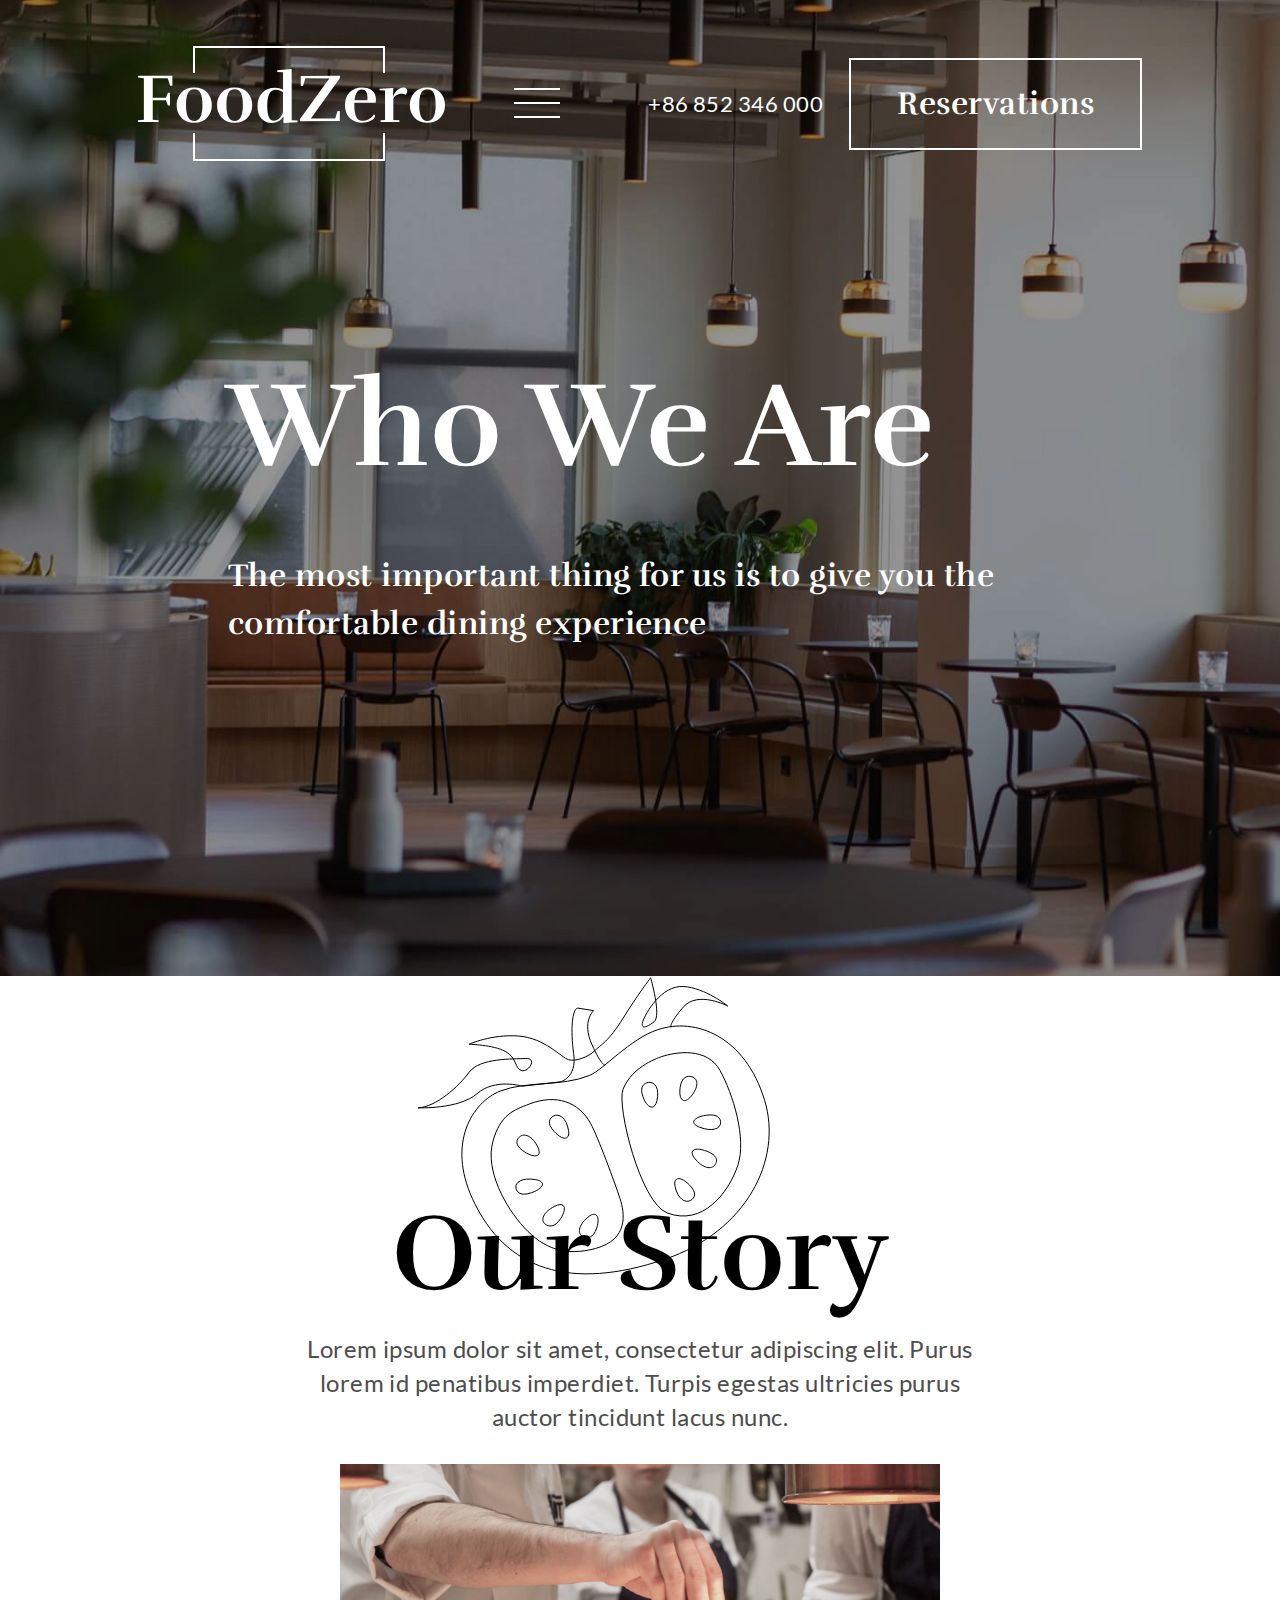
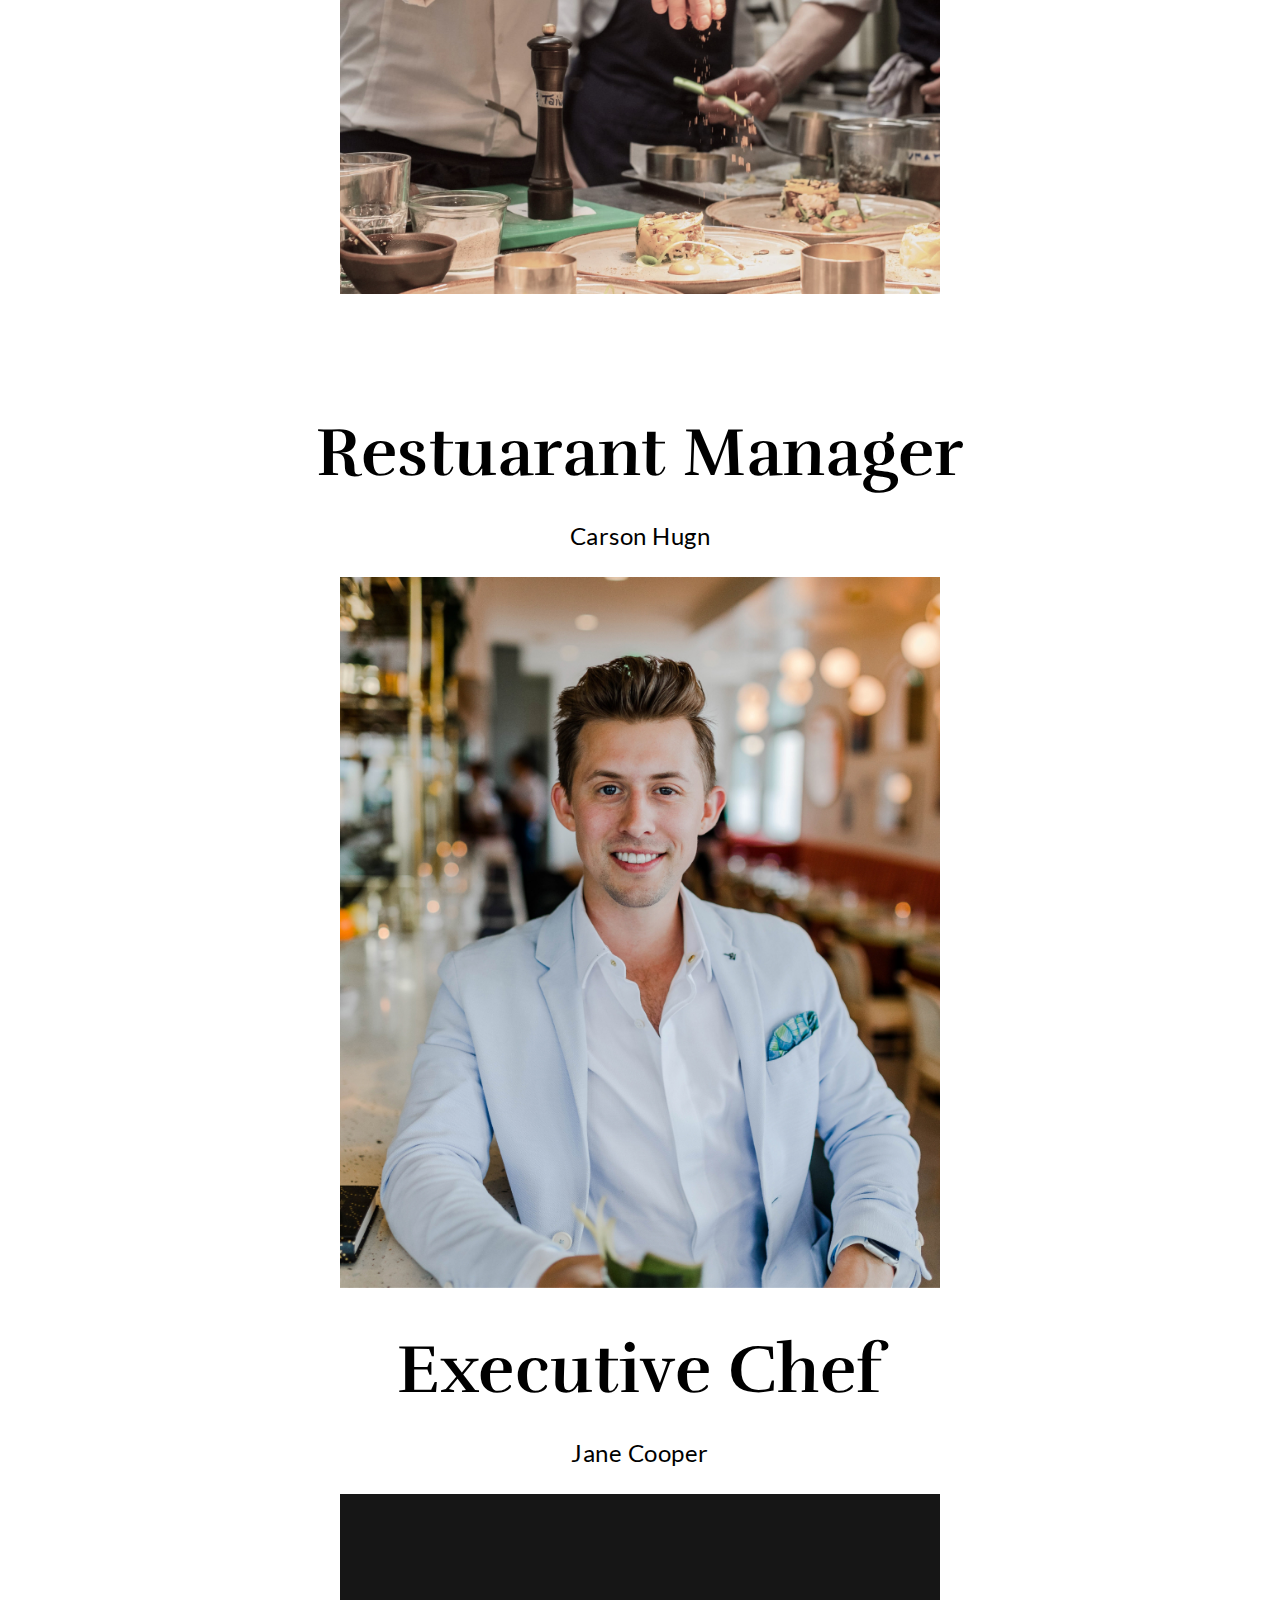
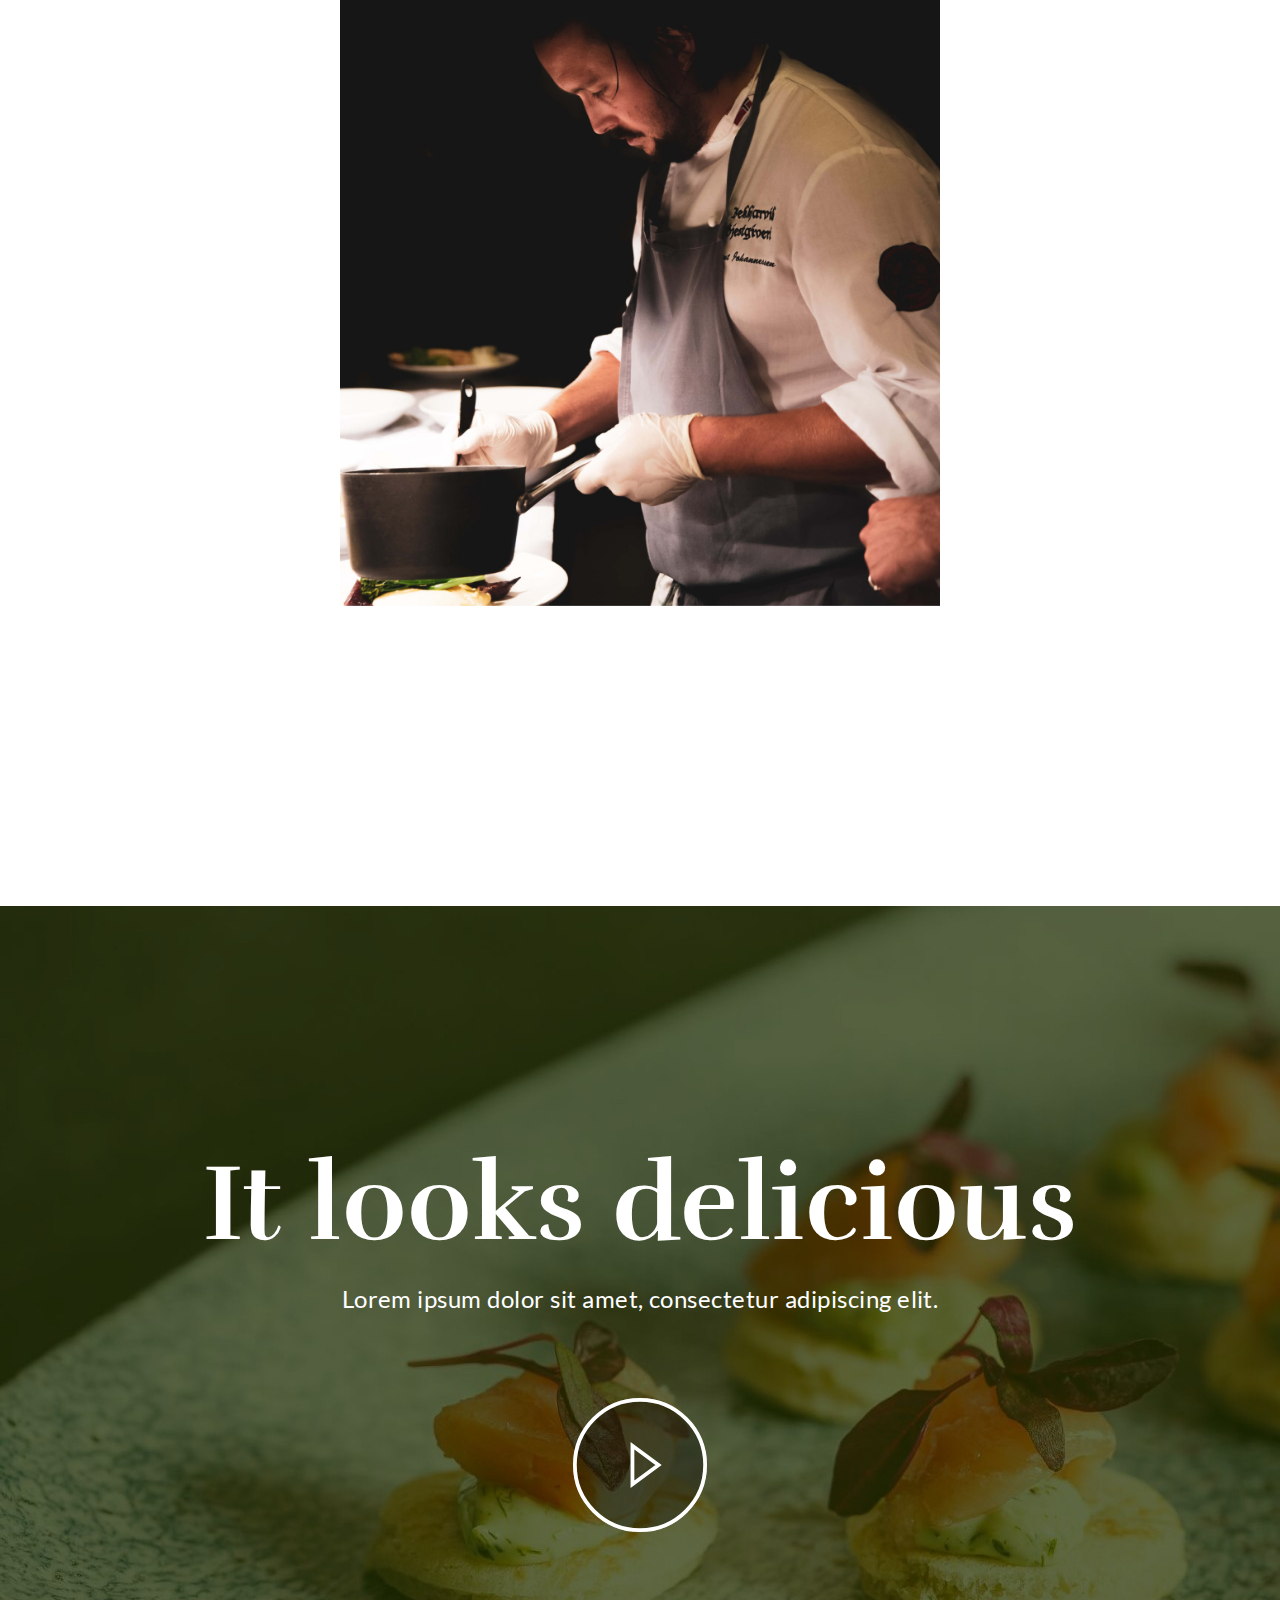
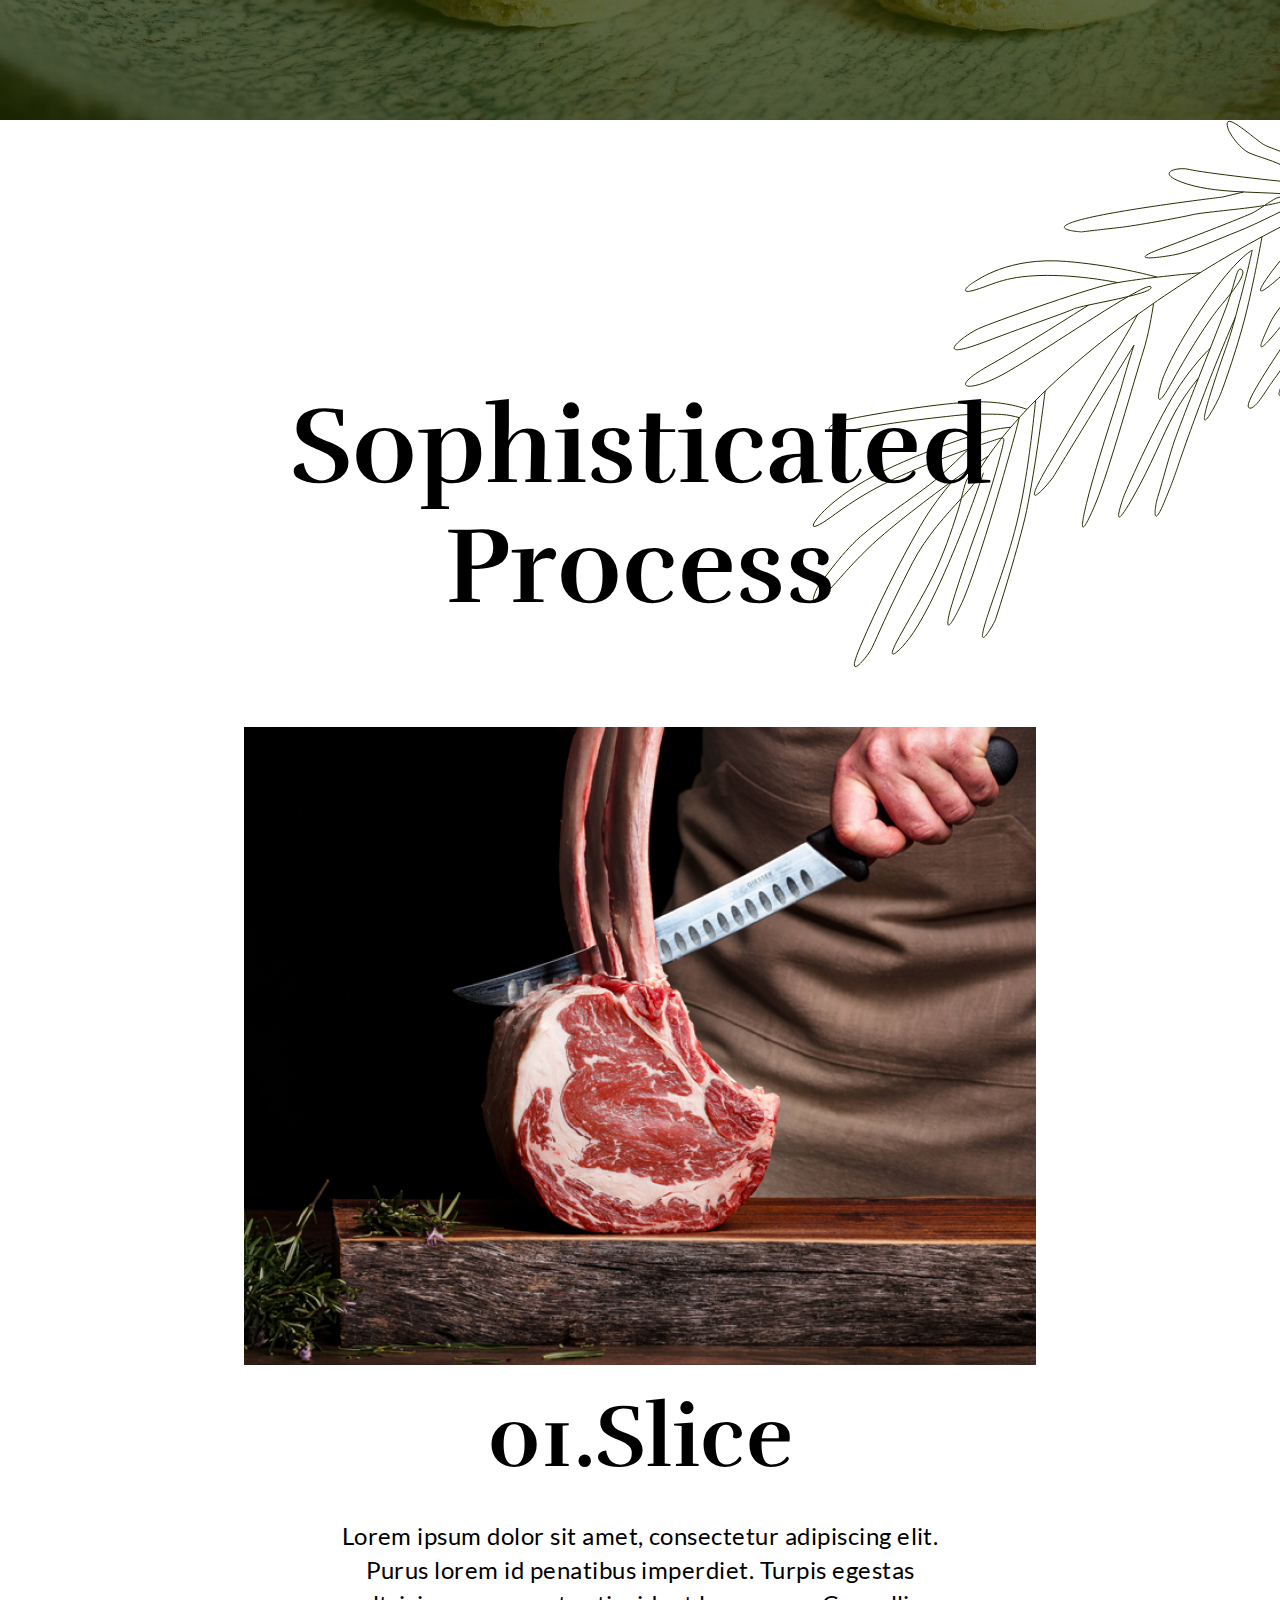
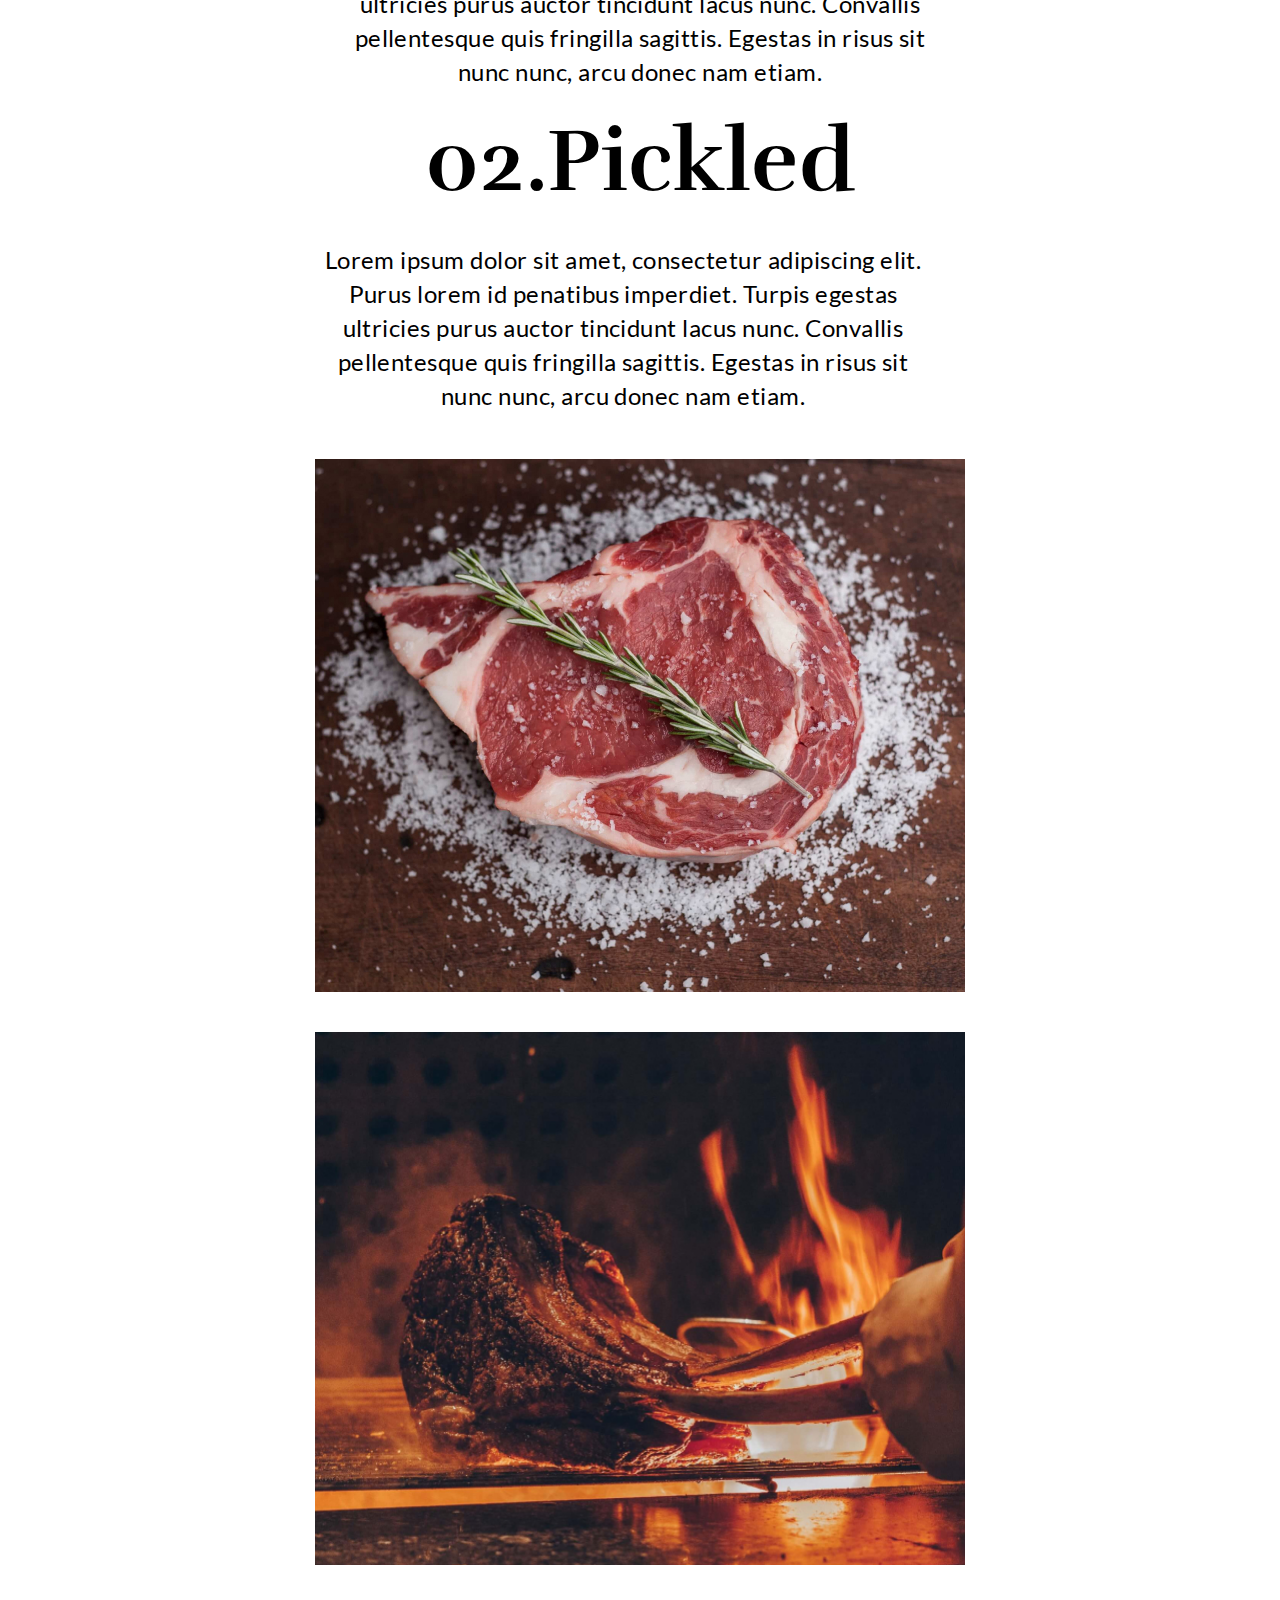
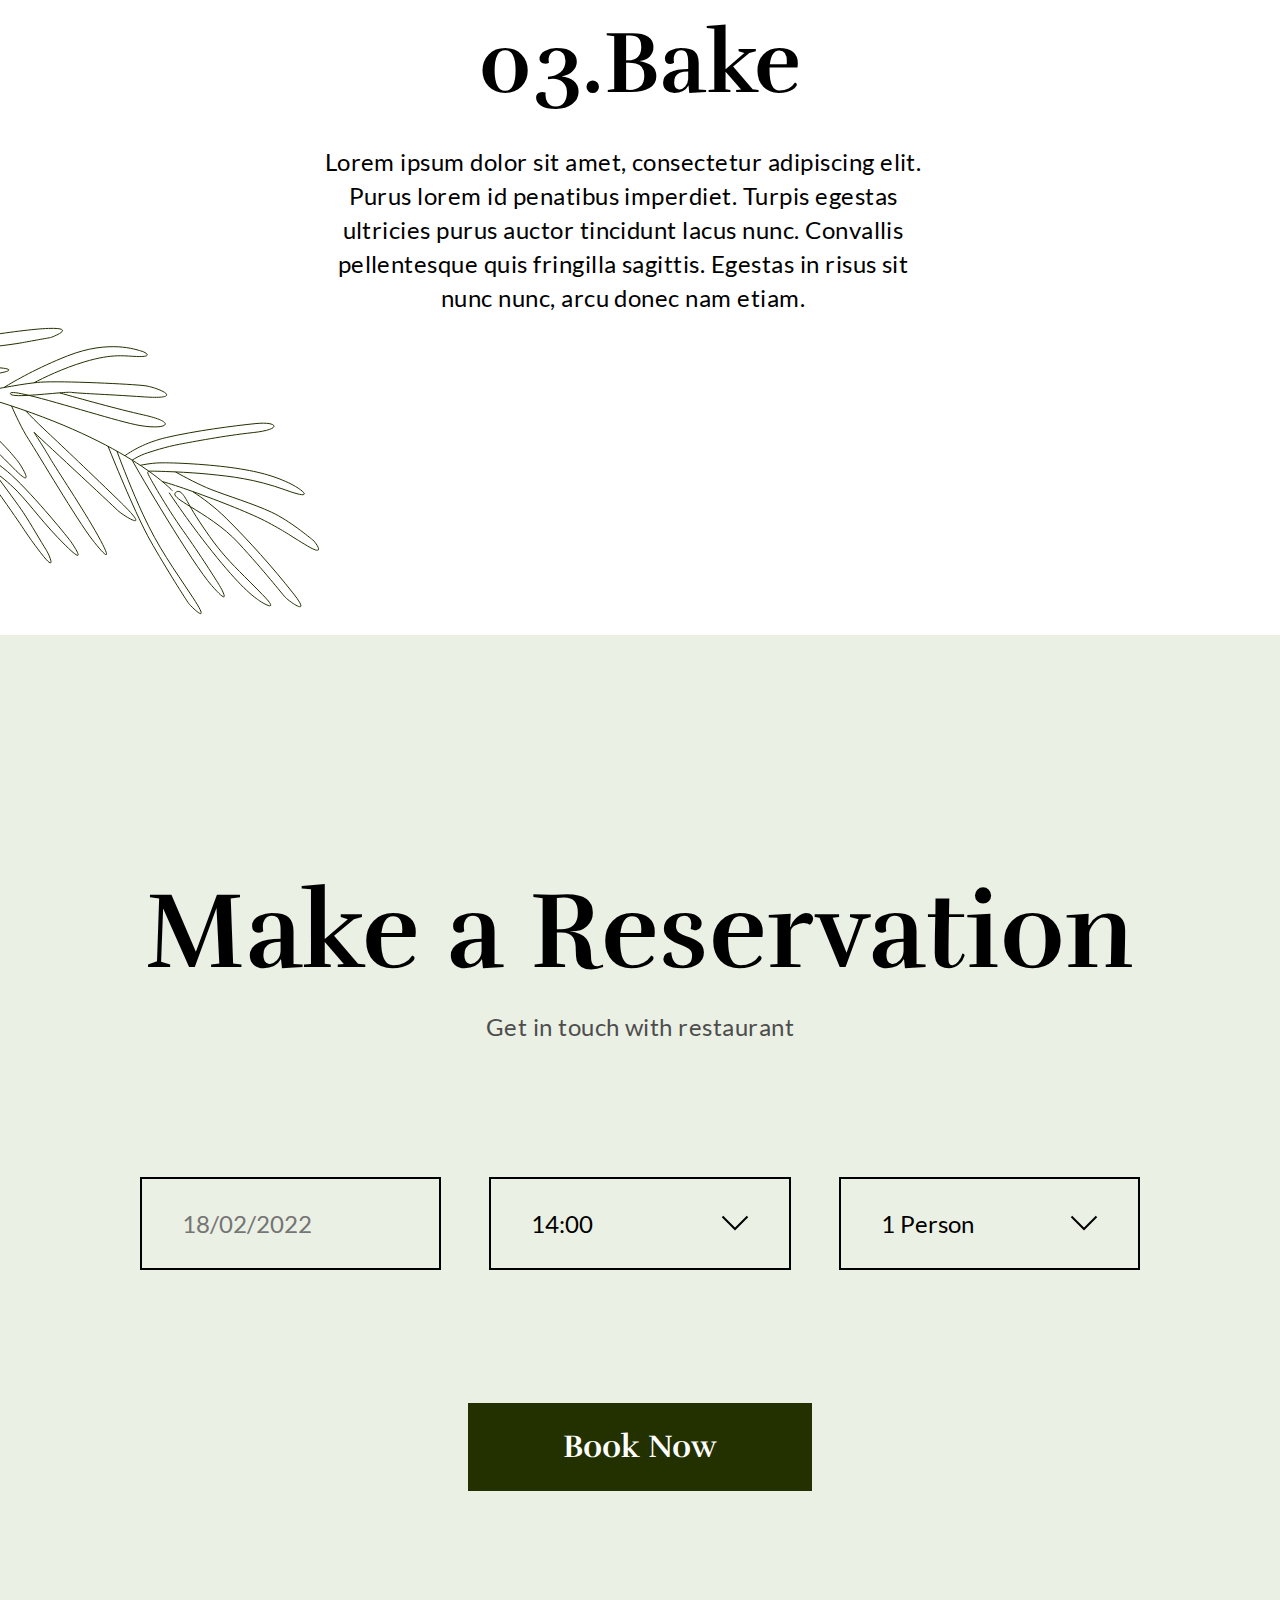
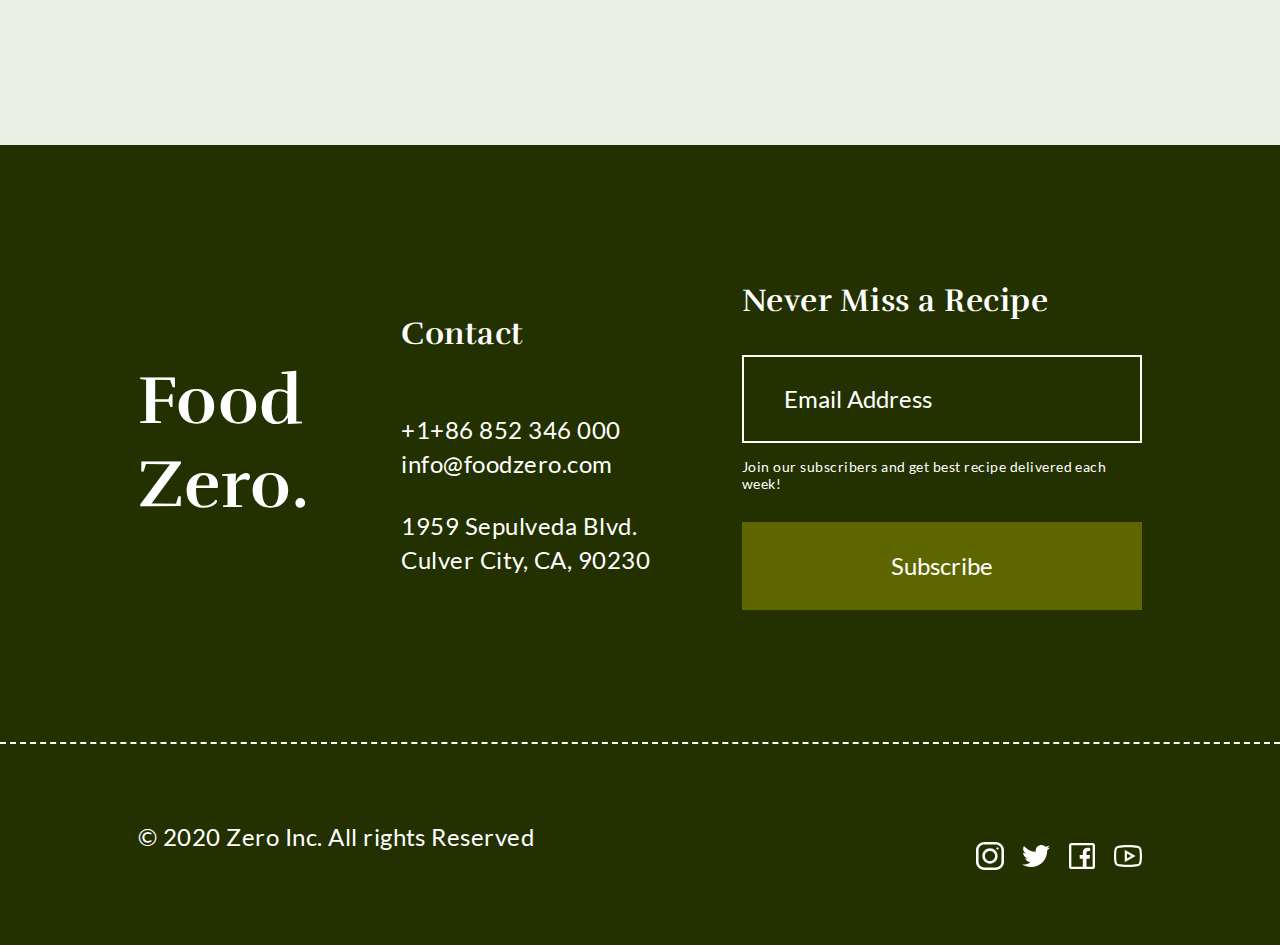
==== about.html @ f31993aa "Add files via upload" ====
<!DOCTYPE html>
<html lang="ru">
  <head>
    <meta charset="utf-8">
    <meta name="language" content="English">
    <meta name="viewport" content="width=device-width, initial-scale=1.0">
    <link rel="stylesheet" href="css/style.css">
    <link rel="stylesheet" href="css/fonts.css">
    <link rel="stylesheet" href="css/my-normalize.css">
    <link rel="stylesheet" href="css/adaptive.css">
    <meta name="description" content="FoodZero - fancy restaurant, serving food made by top-chiefs. Healthy food - healthy lifestyle.">
    <meta name="creator" content="Valeriy Makarov">
    <link rel="icon" href="icon.jpg">
    <title>FoodZero</title>
  </head>
  <body>
    <header class="page-header">
      <div class="header__block">
        <div class="container">
          <div class="header__controls">
            <a class="header__logo" href="index.html">
              <span class="visually-hidden">FoodZero logo</span>
            </a>
            <a class="header__burger">
              <span class="visually-hidden">Open website navigation</span>
            </a>
          </div>
          <div class="header__reserve">
            <a class="header__phone" href="tel:+86852346000">+86 852 346 000</a>
            <a class="header__phone-logo" href="tel:+86852346000"></a>
            <a class="header__reservation" href="contact.html#make-reservation">Reservations</a>
          </div>
        </div>
        <div class="header__menu">
          <span class="header__close"></span>
          <div class="container">
            <nav class="header__navigation">
              <ul class="header__list">
                <li class="header__item">
                  <a href="index.html">Home</a>
                </li>
                <li class="header__item">
                  <a href="menu.html#menu-paper">Menu</a>
                </li>
                <li class="header__item">
                  <a href="blogs.html">Blogs</a>
                </li>
                <li class="header__item">
                  <a href="about.html">About</a>
                </li>
                <li class="header__item">
                  <a href="contact.html">Contacts</a>
                </li>
              </ul>
            </nav>
            <section class="header__contacts">
              <h3 class="header__title">Contact</h3>
              <a class="header__contact-phone" href="tel:+1+86852346000">+1+86 852 346 000</a>
              <a class="header__contact-email" href="mailto:info@foodzero.com">info@foodzero.com</a>
              <a class="header__contact-address" href="https://goo.gl/maps/n8Y7d1azujjerAZP7">1959 Sepulveda Blvd.<br>Culver City, CA, 90230</a>
              <ul class="socials">
                <li class="social__item">
                  <a class="social__link social_instagram" href="" target="_blank"></a>
                  <span class="visually-hidden">Our instagram page</span>
                </li>
                <li class="social__item">
                  <a class="social__link social_twitter" href="" target="_blank"></a>
                  <span class="visually-hidden">Our twitter page</span>
                </li>
                <li class="social__item">
                  <a class="social__link social_facebook" href="" target="_blank"></a>
                  <span class="visually-hidden">Our facebook page</span>
                </li>
                <li class="social__item">
                  <a class="social__link social_youtube" href="" target="_blank"></a>
                  <span class="visually-hidden">Our youtube channel</span>
                </li>
              </ul>
            </section>
          </div>
        </div>
      </div>
    </header>

    <main class="about-main">
      <section class="presentation">
        <div class="container">
          <div class="about__presentation">
            <span class="presentation__heading">Who We Are</span>
            <p class="presentation__subtitle">The most important thing for us is to give you the comfortable dining experience</p>
          </div>
        </div>
      </section>

      <section class="about-story">
        <div class="container">
          <div class="about-story__text">
            <h2 class="section__title">Our Story</h2>
            <p class="section__subtitle">Lorem ipsum dolor sit amet, consectetur adipiscing elit. Purus lorem id penatibus imperdiet. Turpis egestas ultricies purus auctor tincidunt lacus nunc. </p>
          </div>
          <img class="about-story__image" src="images/about/team.jpg" alt="our team" width="792" height="567">
        </div>
        <div class="decorative-bgr decorative_tomato"></div>
      </section>

      <section class="about-team">
        <div class="container">
          <div class="about-team__section">
            <div class="team__item team_manager">
              <span class="team__job">Restuarant Manager</span>
              <span class="team__name">Carson Hugn</span>
              <img class="team__image" src="images/about/manager.jpg" alt="manager Carson Hugn" width="726" height="861">
            </div>
            <p class="team__text team_chef-text">
              Lorem ipsum dolor sit amet, consectetur adipiscing elit. Et in sed in pellentesque ornare nunc nisl. Augue habitant accumsan, ut parturient orci ac etiam congue mi.
            </p>
          </div>
          <div class="about-team__section">
            <p class="team__text team_manager-text">Lorem ipsum dolor sit amet, consectetur adipiscing elit. Et in sed in pellentesque ornare nunc nisl.</p>
            <div class="team__item team_chef">
              <span class="team__job">Executive Chef</span>
              <span class="team__name">Jane Cooper</span>
              <img class="team__image" src="images/about/chef.jpg" alt="manager Carson Hugn" width="726" height="861">
            </div>
          </div>
        </div>
      </section>

      <section class="video-preview">
        <div class="container">
          <h2 class="section__title">It looks delicious</h2>
          <p class="section__subtitle">Lorem ipsum dolor sit amet, consectetur adipiscing elit.</p>
          <a class="video__play"></a>
        </div>
      </section>

      <section class="process">
        <div class="container">
          <h2 class="section__title">Sophisticated Process</h2>
          <div class="process__slice">
            <img src="images/about/slice.jpg" alt="first step: slice" width="792" height="638">
            <div class="process__info">
              <h3 class="process__title">01.Slice</h3>
              <p class="process__text">Lorem ipsum dolor sit amet, consectetur adipiscing elit. Purus lorem id penatibus imperdiet. Turpis egestas ultricies purus auctor tincidunt lacus nunc. Convallis pellentesque quis fringilla sagittis. Egestas in risus sit nunc nunc, arcu donec nam etiam. </p>
            </div>
          </div>

          <div class="process__wrapper">
            <div class="process__pickled">
              <div class="process__info">
                <h3 class="process__title">02.Pickled</h3>
                <p class="process__text">Lorem ipsum dolor sit amet, consectetur adipiscing elit. Purus lorem id penatibus imperdiet. Turpis egestas ultricies purus auctor tincidunt lacus nunc. Convallis pellentesque quis fringilla sagittis. Egestas in risus sit nunc nunc, arcu donec nam etiam. </p>
              </div>
              <img src="images/about/pickled.jpg" alt="first step: pickled" width="650" height="533">
            </div>

            <div class="process__bake">
              <img src="images/about/bake.jpg" alt="first step: bake" width="650" height="533">
              <div class="process__info">
                <h3 class="process__title">03.Bake</h3>
                <p class="process__text">Lorem ipsum dolor sit amet, consectetur adipiscing elit. Purus lorem id penatibus imperdiet. Turpis egestas ultricies purus auctor tincidunt lacus nunc. Convallis pellentesque quis fringilla sagittis. Egestas in risus sit nunc nunc, arcu donec nam etiam. </p>
              </div>
            </div>
          </div>
        </div>
        <div class="decorative-bgr decorative_rosemarry-1"></div>
        <div class="decorative-bgr decorative_rosemarry-2"></div>
      </section>

      <iframe name="stayhere" style="display: none"></iframe>
      <section class="index-form">
        <div class="container">
          <h2 class="section__title">Make a Reservation</h2>
          <p class="section__subtitle">Get in touch with restaurant</p>

          <form class="index-form__form" action="" method="post" target="stayhere">
            <div class="form__wrapper">
              <input class="index-form__input" type="text" placeholder="18/02/2022">
              <select class="index-form__input">
                <option value="14">14:00</option>
                <option value="15">15:00</option>
                <option value="16">16:00</option>
                <option value="17">17:00</option>
                <option value="18">18:00</option>
                <option value="19">19:00</option>
                <option value="20">20:00</option>
                <option value="21">21:00</option>
                <option value="22">22:00</option>
                <option value="23">23:00</option>
              </select>
              <select class="index-form__input">
                <option value="1">1 Person</option>
                <option value="2">2 Person</option>
                <option value="3">3 Person</option>
                <option value="4">4 Person</option>
              </select>
            </div>
            <input class="index-form__submit" type="submit" value="Book Now">
          </form>
        </div>
      </section>
    </main>

    <footer class="page-footer">
      <div class="footer__info">
        <div class="container">
          <a href="index.html">
            <h3 class="footer__logo">Food <br> Zero.</h3>
          </a>
          <section class="footer__contacts">
            <h3 class="footer__title">Contact</h3>
            <a class="footer__contact-phone" href="tel:+1+86852346000">+1+86 852 346 000</a>
            <a class="footer__contact-email" href="mailto:info@foodzero.com">info@foodzero.com</a>
            <a class="footer__contact-address" href="https://goo.gl/maps/n8Y7d1azujjerAZP7">1959 Sepulveda Blvd.<br>Culver City, CA, 90230</a>
          </section>
          <section class="footer__subscribe">
            <h3 class="footer__title">Never Miss a Recipe</h3>
            <form class="footer__form" action="" method="post">
              <label class="footer__label">
                <input class="input input_white" type="email" placeholder="Email Address">
                Join our subscribers and get best recipe delivered each week!
              </label>
              <input class="footer__button" type="submit" value="Subscribe">
            </form>
          </section>
        </div>
      </div>
      <div class="footer__copyright">
        <div class="container">
          <span class="copyright__text">© 2020 Zero Inc. All rights Reserved</span>
          <ul class="socials">
            <li class="social__item">
              <a class="social__link social_instagram" href="" target="_blank"></a>
              <span class="visually-hidden">Our instagram page</span>
            </li>
            <li class="social__item">
              <a class="social__link social_twitter" href="" target="_blank"></a>
              <span class="visually-hidden">Our twitter page</span>
            </li>
            <li class="social__item">
              <a class="social__link social_facebook" href="" target="_blank"></a>
              <span class="visually-hidden">Our facebook page</span>
            </li>
            <li class="social__item">
              <a class="social__link social_youtube" href="" target="_blank"></a>
              <span class="visually-hidden">Our youtube channel</span>
            </li>
          </ul>
        </div>
      </div>
    </footer>

    <script src="js/menu.js"></script>
  </body>
---- css/style.css ----
:root {
	--white: rgba(255, 255, 255, 1);
	--light-gray: rgba(176, 176, 176, 1);
	--gray: rgba(77, 77, 77, 1);
	--black: rgba(0, 0, 0, 1);

	--yellow: #efcb00;

	--green-white: rgba(235, 240, 228, 1);
	--green-light: rgba(156, 170, 0, 1);
	--green-dark: rgba(94, 102, 0, 1);
	--green-black: rgba(35, 48, 0, 1);

	--transition: all 0.2s linear;
}


html {
	height: 100%;
	scroll-behavior: smooth;
}

body {  
	display: flex;
	flex-direction: column;
	min-height: 100%;

	font-family: Lato;
	font-weight: normal;
	font-size: 24px;
	line-height: 34px;
	letter-spacing: 0.02em;
}

main {
	height: 100%;
	flex-grow: 1;
}

main.hidden {
	transition: opacity 0.2s linear;
	opacity: 0.7;
}

.container {
	width: 100%;
	max-width: calc(1644px + 138px + 138px);

	padding: 0 138px;
	margin: 0 auto;
}

.presentation__heading {
	font-family: Rufina;
	font-size: 148px;
	font-weight: bold;
	line-height: 152px;
}


.section__title {
	font-family: Rufina;
	font-weight: bold;
	font-size: 108px;
	line-height: 120px;
}

.section__subtitle {
	margin-top: 18px;
	color: var(--gray);
}

/*------------------------------------HEADER*/

.page-header {
	position: absolute;
	top: 0;
	left: 0;
	right: 0;
	z-index: 2;

	width: 100%;

	color: var(--white);
	background-color: transparent;
}

.page-header .container {
	display: flex;
	justify-content: space-between;
	align-items: center;
}

.header__block {
	position: relative;
	top: 0;
	left: 0;
	right: 0;

	padding: 46px 0;
}

.header__controls,
.header__reserve {
	display: flex;
	align-items: center;
}

.header__logo {
	display: block;
	width: 307px;
	height: 115px;

	background-image: url("data:image/svg+xml,%3Csvg width='307' height='115' viewBox='0 0 307 115' fill='none' xmlns='http://www.w3.org/2000/svg'%3E%3Cpath fill-rule='evenodd' clip-rule='evenodd' d='M57 2H245V27H247V2V0H245H57H55V2V27H57V2ZM57 87H55V113V115H57H245H247V113V87H245V113H57V87Z' fill='white'/%3E%3Cpath d='M14.7591 54.3393V73.625L20.6224 74.2449V75.898H0V74.2449L5.86322 73.625V32.1607L0 31.403V29.8189H34.3706V39.6684H32.214L29.6531 32.3673L14.7591 32.1607V51.8597H27.9009L29.9901 46.7627H31.9445V59.574H29.9227L27.9009 54.3393H14.7591Z' fill='white'/%3E%3Cpath d='M69.104 71.6964C65.959 75.0025 61.6683 76.6556 56.2319 76.6556C50.7955 76.6556 46.5048 75.0025 43.3597 71.6964C40.2147 68.3903 38.6422 64.1888 38.6422 59.0918C38.6422 53.9949 40.2147 49.7934 43.3597 46.4872C46.5048 43.1811 50.7955 41.5281 56.2319 41.5281C61.6683 41.5281 65.959 43.1811 69.104 46.4872C72.249 49.7934 73.8215 53.9949 73.8215 59.0918C73.8215 64.1888 72.249 68.3903 69.104 71.6964ZM48.0099 59.0918C48.0099 69.699 50.7505 75.0025 56.2319 75.0025C61.7132 75.0025 64.4539 69.699 64.4539 59.0918C64.4539 53.903 63.8473 49.977 62.6343 47.3138C61.4212 44.6046 59.287 43.25 56.2319 43.25C53.1767 43.25 51.0426 44.6046 49.8295 47.3138C48.6164 49.977 48.0099 53.903 48.0099 59.0918Z' fill='white'/%3E%3Cpath d='M109.514 71.6964C106.369 75.0025 102.078 76.6556 96.6416 76.6556C91.2052 76.6556 86.9145 75.0025 83.7694 71.6964C80.6244 68.3903 79.0519 64.1888 79.0519 59.0918C79.0519 53.9949 80.6244 49.7934 83.7694 46.4872C86.9145 43.1811 91.2052 41.5281 96.6416 41.5281C102.078 41.5281 106.369 43.1811 109.514 46.4872C112.659 49.7934 114.231 53.9949 114.231 59.0918C114.231 64.1888 112.659 68.3903 109.514 71.6964ZM88.4196 59.0918C88.4196 69.699 91.1602 75.0025 96.6416 75.0025C102.123 75.0025 104.864 69.699 104.864 59.0918C104.864 53.903 104.257 49.977 103.044 47.3138C101.831 44.6046 99.6967 43.25 96.6416 43.25C93.5864 43.25 91.4523 44.6046 90.2392 47.3138C89.0261 49.977 88.4196 53.903 88.4196 59.0918Z' fill='white'/%3E%3Cpath d='M133.749 76.9311C129.66 76.9311 126.268 75.5306 123.573 72.7296C120.877 69.9286 119.529 65.7041 119.529 60.0561C119.529 54.4081 121.124 49.9541 124.314 46.6939C127.549 43.4337 131.84 41.8036 137.186 41.8036C139.972 41.8036 142.6 42.4694 145.071 43.801V26.3061L139.275 25.8929V24.1709L153.697 23V74.3138L159.426 74.5893L159.493 76.1735L145.408 77L145.543 70.801H145.138C144.015 72.7296 142.42 74.2449 140.354 75.3469C138.287 76.4031 136.085 76.9311 133.749 76.9311ZM145.004 65.2908V46.3495C143.207 44.6505 140.915 43.801 138.13 43.801C134.58 43.801 132.154 45.477 130.851 48.8291C129.773 51.7678 129.234 55.5102 129.234 60.0561C129.234 69.8367 131.368 74.727 135.636 74.727C138.152 74.727 140.331 73.625 142.173 71.4209C144.06 69.2168 145.004 67.1735 145.004 65.2908Z' fill='white'/%3E%3Cpath d='M162.783 40.0127V29.8877L202.006 29.75V31.8852L172.892 72.3852L197.221 72.523L199.58 64.9464H201.804V75.0025L161.839 75.1403V73.2117L191.223 32.5051L167.366 32.3673L165.007 40.0127H162.783Z' fill='white'/%3E%3Cpath d='M229.503 51.8597C229.503 46.2576 227.594 43.4566 223.775 43.4566C219.776 43.4566 217.35 47.0382 216.496 54.2015H229.369C229.458 53.2831 229.503 52.5025 229.503 51.8597ZM223.168 76.6556C218.361 76.6556 214.452 75.0485 211.442 71.8342C208.477 68.6199 206.994 64.3724 206.994 59.0918C206.994 53.8112 208.544 49.5638 211.644 46.3495C214.789 43.1352 218.765 41.5281 223.573 41.5281C228.38 41.5281 231.974 42.5842 234.356 44.6964C236.737 46.7627 237.928 49.6556 237.928 53.375C237.928 54.4311 237.838 55.5331 237.658 56.6811H216.294V59.0918C216.294 64.2347 216.923 68.1378 218.181 70.801C219.439 73.4184 221.326 74.727 223.842 74.727C226.403 74.727 228.717 74.199 230.784 73.1429C232.896 72.0408 234.535 70.5025 235.704 68.5281C236.692 68.8495 237.186 69.3316 237.186 69.9745C237.186 71.1225 236.13 72.4541 234.019 73.9694C232.985 74.7041 231.503 75.3469 229.571 75.898C227.684 76.4031 225.55 76.6556 223.168 76.6556Z' fill='white'/%3E%3Cpath d='M255.189 50.4133C255.953 47.9337 257.346 45.8214 259.368 44.0765C261.434 42.3316 263.299 41.4592 264.961 41.4592C266.669 41.4592 267.814 41.8954 268.398 42.7678C268.982 43.5944 269.274 44.2832 269.274 44.8342C269.274 46.7168 268.6 48.0714 267.253 48.8979C266.354 48.1632 265.006 47.7959 263.209 47.7959C261.457 47.7959 259.705 48.3699 257.952 49.5178C256.2 50.6199 255.324 51.8367 255.324 53.1684V73.9005L261.389 74.3138V75.898H242.587V74.3138L247.035 73.9694V44.5587L241.576 44.2832V42.699L255.324 41.9413L254.92 50.4133H255.189Z' fill='white'/%3E%3Cpath d='M302.282 71.6964C299.137 75.0025 294.847 76.6556 289.41 76.6556C283.974 76.6556 279.683 75.0025 276.538 71.6964C273.393 68.3903 271.821 64.1888 271.821 59.0918C271.821 53.9949 273.393 49.7934 276.538 46.4872C279.683 43.1811 283.974 41.5281 289.41 41.5281C294.847 41.5281 299.137 43.1811 302.282 46.4872C305.427 49.7934 307 53.9949 307 59.0918C307 64.1888 305.427 68.3903 302.282 71.6964ZM281.188 59.0918C281.188 69.699 283.929 75.0025 289.41 75.0025C294.892 75.0025 297.632 69.699 297.632 59.0918C297.632 53.903 297.026 49.977 295.813 47.3138C294.6 44.6046 292.465 43.25 289.41 43.25C286.355 43.25 284.221 44.6046 283.008 47.3138C281.795 49.977 281.188 53.903 281.188 59.0918Z' fill='white'/%3E%3C/svg%3E%0A");
	background-position: center;
	background-repeat: no-repeat;
}

.header__burger {
	display: block;
	width: 94px;
	height: 71px;

	margin-left: 45px;

	background-image: url("data:image/svg+xml,%3Csvg width='94' height='71' viewBox='0 0 94 71' fill='none' xmlns='http://www.w3.org/2000/svg'%3E%3Cline x1='24' y1='21' x2='70' y2='21' stroke='white' stroke-width='2'/%3E%3Cline x1='24' y1='35' x2='70' y2='35' stroke='white' stroke-width='2'/%3E%3Cline x1='24' y1='49' x2='70' y2='49' stroke='white' stroke-width='2'/%3E%3C/svg%3E%0A");
	background-position: center;
	background-repeat: no-repeat;

	cursor: pointer;
}

.header__reservation {
	font-family: Rufina;
	font-weight: bold;
	font-size: 32px;
	line-height: 48px;

	padding: 20px 46px;
	margin-left: 26px;

	border: 2px solid var(--white);

	transition: var(--transition);
}

.header__reservation:hover {
	background-color: var(--green-dark);
}

.header__phone {
	font-size: 26px;
	line-height: 31px;
}

.header__phone:hover {
	text-decoration: underline;
}

.header__menu {
	position: absolute;
	top: calc(-85vh - 75px);

	width: 100%;
	height: 85vh;

	padding: 222px 0;

	background-image: url('../images/navigation-bgr.webp');
	background-size: cover;
	background-repeat: no-repeat;

	box-shadow: 0px 10px 75px black;;

	transition: all 0.5s ease;
}

.header__menu.active {
	top: 0;
}

.header__list {
	margin-left: 150px;
}

.header__item {
	font-family: Rufina;
	font-weight: bold;
	font-size: 66px;
	line-height: 82px;

	transition: var(--transition);
}

.header__item:not(:first-child) {
	margin-top: 38px;
}

.header__item:hover {
	color: var(--yellow);
}

.header__item::before {
	display: inline-block;

	content: "";
	width: 12px;
	height: 12px;
	vertical-align: middle;

	margin-right: 14px;

	border-radius: 50%;
	background-color: var(--white);
}

.header__contacts {
	display: flex;
	flex-direction: column;

	margin-right: 150px;
	margin-bottom: 20px;
}

.header__contacts > * {
	font-size: 18px;
	line-height: 25px;
}

.header__title {
	font-family: Rufina;
	font-weight: bold;
	font-size: 32px;
	line-height: 48px;

	border-bottom: 2px dashed var(--white);
}

.socials {
	margin-top: 38px;
}

.social__item:not(:first-child) {
	margin-left: 18px;
}

.header__contact-phone,
.header__contact-address {
	margin-top: 38px;
}

.header__contact-phone:hover {
	text-decoration: underline;
}

.header__contact-address:hover {
	text-decoration: underline;
}

.header__contact-email:hover {
	text-decoration: underline;
}

.header__close {
	position: absolute;
	top: 46px;
	left: 10%;

	display: block;

	width: 84px;
	height: 84px;

	border-radius: 50%;
	background-color: var(--white);

	background-image: url("data:image/svg+xml,%3Csvg width='84' height='63' viewBox='0 0 84 63' fill='none' xmlns='http://www.w3.org/2000/svg'%3E%3Cpath fill-rule='evenodd' clip-rule='evenodd' d='M43.5009 31.3906L57.5086 17.4815L56.0894 16.0723L42.0817 29.9814L28.074 16.0723L26.6548 17.4815L40.6625 31.3906L27.0228 44.9342L28.442 46.3434L42.0817 32.7998L55.7214 46.3435L57.1406 44.9342L43.5009 31.3906Z' fill='black'/%3E%3C/svg%3E%0A");
	background-position: center;
	background-repeat: no-repeat;

	cursor: pointer;
}

/*------------------------------------INDEX-MAIN*/

/*---presentation---*/
.index-presentation {
	position: relative;
	top: 0;
	left: 0;
	right: 0;
	z-index: 1;

	padding: 310px 0 222px;

	color: var(--white);
	background-color: var(--green-black);
}

.presentation__main {
	position: relative;

	height: 1055px;

	background-image: url("../images/presentation/index-presentation/presentation-meat.jpg");
	background-position: bottom right;
	background-repeat: no-repeat;
}

.index-presentation .presentation__heading {
	display: inline-block;
	max-width: 1067px;

	opacity: 0;
	transform: translate(0, 50px);
}

.presentation__text {
	display: block;
	max-width: 565px;
	margin-top: 50px;

	opacity: 0;
	transform: translate(0, 50px);
}

.index-presentation .presentation__heading.animated {
	opacity: 1;
	transform: translate(0, 0);
	transition: all 0.4s linear 0.2s;
}

.index-presentation .presentation__text.animated {
	opacity: 1;
	transform: translate(0, 0);
	transition: all 0.4s linear 0.5s;
}

.presentation__scroll {
	position: absolute;
	left: -260px;
	top: 824px;

	display: block;
	font-family: Rufina;
	font-weight: bold;
	font-size: 48px;
	line-height: 64px;

	margin-top: 70px;

	transform: rotate(90deg);
}

.presentation__scroll::after {
	display: inline-block;

	content: "";
	width: 406px;
	height: 2px;

	vertical-align: middle;
	margin-left: 18px;

	border-bottom: 2px dashed var(--white);

	opacity: 0;
	transform: scaleY(0.1);
	transition: all 1s linear 1s;
}

.presentation__scroll.animated::after {
	opacity: 1;
	transform: scaleY(1.0);
}

.presentation__spice {
	position: absolute;
	bottom: -40px;

	width: 255px;
	height: 240px;

	background-repeat: no-repeat;
	background-size: contain;
}

.presentation__spice.spice_mustard {
	opacity: 0;

	right: 888px;

	background-image: url('../images/presentation/index-presentation/mustard.png');
}

.spice_mustard.animated {
	animation: show 0.4s linear 0.7s forwards;
}

.presentation__spice.spice_coriander {
	opacity: 0;

	right: 589px;

	background-image: url('../images/presentation/index-presentation/coriander.png');
}

.spice_coriander.animated {
	animation: show 0.4s linear 1.1s forwards;
}

.presentation__spice.spice_cinnamon {
	opacity: 0;

	right: 285px;

	background-image: url('../images/presentation/index-presentation/cinnamon.png');
}

.spice_cinnamon.animated {
	animation: show 0.4s linear 1.5s forwards;
}

@keyframes show {
	0% {
		opacity: 0;
	}

	100% {
		opacity: 1;
	}
}

.presentation__topics {
	display: flex;
	justify-content: space-between;

	margin-top: 290px;
}

.topic__item {
	display: flex;
	flex-direction: column;
	justify-content: space-between;

	height: 862px;

	opacity: 0;
	transform: translate(0, 50px);
}

.topic__item.animated {
	opacity: 1;
	transform: translate(0, 0);
	transition: all 0.4s linear 0.2s;
}

.topic__title {
	font-family: Rufina;
	font-weight: bold;
	font-size: 68px;
	line-height: 84px;

	max-width: 508px;
}

.topic__subtitle {
	max-width: 508px;
}

/*---MENU---*/

.menu__list {
	display: flex;
	justify-content: space-between;
	align-items: center;
	flex-wrap: wrap;
}

.menu__item {
	display: flex;
	flex-direction: column;
	width: 792px;

	margin-top: 58px;
}

.menu__price {
	font-family: Rufina;
	font-weight: bold;
	font-size: 48px;
	line-height: 64px;

	text-align: right;

	border-bottom: 2px dotted var(--black);
}

.menu__meal {
	font-family: Rufina;
	font-weight: bold;
	font-size: 68px;
	line-height: 84px;

	margin-top: 24px;
}

.menu__description {
	color: var(--gray);

	margin-top: 24px;
}

/*---menu-preview---*/

.menu-preview {
	padding: 176px 0 218px;

	color: var(--black);
	background-color: var(--white);

	background-image: url('../images/menu-preview-bgr.png');
	background-position: top right;
	background-repeat: no-repeat;
}

.menu-preview .menu__list {
	margin-top: 50px;
}

.menu-preview .menu__item {
	margin-top: 108px;
}

/*---cook-preview---*/
.cook-preview {
	position: relative;
	z-index: 1;

	padding-top: 222px;
	background-color: var(--green-white);
}

.cook-preview .container {
	display: flex;
	justify-content: space-between;
}

.cook-preview__info {
	margin-left: 60px;
}

.decorative-bgr {
	position: absolute;
	background-repeat: no-repeat;
}

.decorative-bgr.decorative_leaf-1 {
	top: 71px;
	left: 21px;
	z-index: -1;

	width: 406px;
	height: 336px;

	background-image: url("data:image/svg+xml,%3Csvg width='406' height='336' viewBox='0 0 406 336' fill='none' xmlns='http://www.w3.org/2000/svg'%3E%3Cpath d='M278.548 131.56C292.963 117.813 313.972 86.9358 307.947 63.7024C296.769 20.6025 235.289 -6.28164 211.66 2.44446C216.661 3.75758 231.583 12.6979 246.446 26.0727C259.957 38.2301 261.871 64.4088 245.155 44.6609C239.303 37.7471 222.154 19.3344 209.665 14.016C184.373 3.24563 158.211 3.10103 138.536 16.2089C150.416 17.8931 173.045 22.0323 195.919 35.0187C224.511 51.2516 233.351 67.3811 232.457 68.7499C231.563 70.1187 232.746 68.5472 206.759 52.3892C165.331 26.6292 110.916 17.4695 72.8562 56.3252C106.313 41.5385 131.858 50.6852 167.156 62.2555C184.476 67.9327 214.084 86.0408 209.793 88.9335C205.501 91.8261 201.545 88.5914 188.048 82.5426C174.551 76.4938 145.774 69.5842 127.609 67.9722C87.5878 64.4207 47.348 57.0127 16.3592 120.229C55.1443 92.777 102.457 97.103 142.936 102.518C151.512 103.666 203.803 115.792 199.164 129.019C196.378 136.963 173.054 127.052 166.292 125.402C159.531 123.752 128.354 115.48 119.326 113.815C110.299 112.15 90.9292 108.124 65.2372 114.94C39.5453 121.755 25.3082 134.262 20.8319 138.987C16.3555 143.711 6.70911 160.03 4.92503 173.022C3.49776 183.415 1.41987 194.328 0.559294 198.485C7.1486 191.235 24.515 175.292 48.6158 165.647C78.7417 153.591 101.595 151.673 112.332 151.688C123.069 151.704 139.5 154.166 138.75 160.348C138 166.53 120.005 172.122 111.214 174.354C102.423 176.586 81.8 181.38 74.0443 183.963C66.2887 186.546 44.23 196.854 29.5896 206.494C14.9493 216.134 10.4039 225.998 6.05859 242.524C2.58234 255.745 8.33007 286.459 11.0964 292.225C9.96434 283.892 14.8843 272.351 26.931 261.99M278.548 131.56L289.342 132.263M278.548 131.56C278.506 123.558 284.231 96.2112 282.384 81.0753C280.074 62.1554 274.694 51.6414 268.028 40.9412M278.548 131.56C276.04 122.816 268.434 101.359 258.071 85.4783C245.117 65.6273 228.546 46.6685 219.135 37.2674M278.548 131.56C275.901 131.808 272.341 132.341 267.979 133.224M278.548 131.56C315.921 144.503 356.012 205.936 340.109 243.643M26.931 261.99C65.4959 254.058 36.3187 276.948 52.5473 278.535C65.6055 279.813 80.0666 278.157 107.359 256.114C123.954 242.711 150.069 198.11 154.811 210.868C160.241 225.475 145.258 252.917 122.473 274.531C94.4214 301.139 60.8089 300.939 57.6953 301.834C62.1995 302.552 91.2989 323.937 108.053 324.006C120.595 324.058 142.646 322.634 165.078 297.58C187.51 272.526 196.996 235.327 199.51 225.09C201.521 216.9 202.543 193.278 202.803 182.491C203.974 177.344 207.765 169.59 213.566 179.757C220.816 192.466 208.478 241.688 199.638 263.741C189.549 288.91 164.028 320.55 138.582 334.014C147.275 333.996 173.239 337.17 190.72 332.705C212.571 327.124 227.05 320.379 238.641 299.147C250.232 277.915 255.652 259.153 258.075 241.697C260.499 224.241 258.62 201.371 257.36 194.202C256.352 188.467 251.685 173.448 250.636 166.471C266.906 174.062 270.616 198.958 271.113 215.147C271.498 227.703 271.803 247.362 269.853 257.317C266.255 275.688 256.349 320.179 230.742 325.083C253.112 324.347 284.169 305.874 296.908 288.799C311.112 269.761 312.606 244.929 311.708 236.044C310.811 227.158 304.523 195.551 299.768 184.635C295.964 175.902 293.161 167.519 292.236 164.419C291.254 161.663 290.688 157.225 296.275 161.525C301.862 165.825 308.309 178.009 310.835 183.564C312.696 188.522 316.704 199.666 317.845 204.578C319.273 210.717 323.025 231.881 322.816 239.556C322.608 247.231 321.761 259.369 318.393 268.398C315.699 275.621 310.678 283.049 308.505 285.861C326.734 284.446 356.785 265.4 364.741 234.426C372.4 204.61 354.897 181.382 339.083 160.136C336.999 157.907 333.438 150.387 343.459 153.938C367.951 162.616 381.559 198.402 381.978 221.834C387.457 219.446 401.118 199.732 403.931 186.598C408.004 167.575 401.522 148.76 386.748 136.634M26.931 261.99C37.8352 255.877 71.4762 236.845 80.8703 231.134C90.917 225.026 116.349 217.255 146.459 185.907M289.342 132.263C299.066 126.084 309.095 121.569 317.103 118.988C325.11 116.407 340.439 116.166 358.015 120.81C367.701 123.37 378.527 129.887 386.748 136.634M289.342 132.263C304.444 134.37 376.821 142.453 385.308 171.683M289.342 132.263C308.844 129.826 350.973 125.553 363.466 127.951C375.959 130.349 384.193 134.739 386.748 136.634M255.102 136.291C260.982 143.485 273.822 162.027 278.14 178.646C283.537 199.42 291.054 234.759 289.33 258.692C287.952 277.839 282.801 289.468 280.398 292.889M255.102 136.291C259.935 134.988 264.25 133.978 267.979 133.224M255.102 136.291C251.545 137.251 247.708 138.369 243.617 139.664M227.17 145.357C230.752 150.463 237.202 169.158 234.355 203.098C230.796 245.523 224.155 265.757 215.444 285.29C208.475 300.917 201.109 311.239 198.298 314.448M227.17 145.357C233.011 143.166 238.511 141.279 243.617 139.664M227.17 145.357C219.503 148.234 211.247 151.633 202.524 155.624M185.486 163.9C180.899 166.259 176.215 168.774 171.45 171.453C162.246 176.628 153.951 181.44 146.459 185.907M185.486 163.9C186.196 172.106 182.886 193.959 174.578 222.209C163.979 258.244 159.718 263.135 145.355 286.581C136.362 301.262 124.433 307.426 118.803 309.131M185.486 163.9C191.331 160.894 197.021 158.141 202.524 155.624M267.979 133.224C258.994 119.944 237.141 90.8479 221.614 80.7067C202.204 68.0303 191.913 60.17 175.53 53.7007M243.617 139.664C241.023 133.467 228.331 118.16 198.32 106.5C160.806 91.9256 140.624 87.2064 106.812 83.9995C79.7618 81.434 65.4706 87.1579 61.7063 90.3405M202.524 155.624C193.686 152.184 167.189 143.48 131.9 136.184C96.611 128.889 55.0272 142.769 38.6464 150.621M146.459 185.907C126.982 188.692 73.6594 206.572 59.7768 214.819C45.8942 223.066 32.1589 234.262 27.0266 238.83' stroke='black' stroke-linecap='round' stroke-linejoin='round'/%3E%3C/svg%3E%0A");
}

.decorative-bgr.decorative_leaf-2 {
	position: absolute;
	right: 71px;
	bottom: 21px;
	z-index: -1;

	width: 495px;
	height: 430px;

	background-image: url("data:image/svg+xml,%3Csvg width='495' height='430' viewBox='0 0 495 430' fill='none' xmlns='http://www.w3.org/2000/svg'%3E%3Cpath d='M166.871 150.717C152.079 130.743 132.83 88.3025 145.191 61.0225C168.121 10.4157 249.439 -9.53158 276.63 6.2337C270.202 6.78218 249.95 14.5929 228.825 27.8683C209.623 39.9354 201.689 71.713 226.45 50.997C235.118 43.7442 260.128 24.7623 276.616 20.8858C310.007 13.0354 342.203 18.4345 363.599 38.7443C348.634 38.2824 319.93 38.5477 289.039 49.6379C250.426 63.5006 236.119 81.4467 236.927 83.3202C237.734 85.1937 236.615 83.0096 272.009 68.6833C328.434 45.8437 397.288 46.1819 435.798 102.066C397.816 76.7548 364.459 82.5549 318.596 89.2557C296.092 92.5436 255.829 108.495 260.489 112.966C265.148 117.438 270.702 114.304 288.586 109.744C306.469 105.185 343.322 102.824 365.999 104.714C415.96 108.879 467.013 108.349 491.636 192.677C449.804 150.658 390.712 145.891 339.791 143.92C329.002 143.503 262.128 147.265 265.012 164.516C266.744 174.876 297.533 167.663 306.197 167.076C314.862 166.489 354.956 162.965 366.41 162.842C377.863 162.72 402.536 161.899 432.67 175.755C462.805 189.611 477.642 208.023 482.139 214.785C486.635 221.548 495.016 243.668 494.44 260.021C493.98 273.103 494.208 286.963 494.38 292.257C487.824 281.939 469.871 258.636 442.296 241.641C407.828 220.397 380.139 213.167 366.935 210.896C353.731 208.626 333.005 208.151 332.61 215.912C332.214 223.672 353.147 234.383 363.479 239.001C373.811 243.619 398.144 253.91 407.129 258.739C416.113 263.568 441.036 280.944 456.981 295.916C472.926 310.889 476.412 323.984 478.231 345.229C479.687 362.225 466.073 398.761 461.443 405.261C464.611 395.257 461.022 380.019 448.42 364.713M166.871 150.717L153.451 149.281M166.871 150.717C168.628 140.889 167.418 106.046 172.917 87.831C179.789 65.062 188.645 53.2824 199.122 41.5481M166.871 150.717C171.818 140.502 185.743 115.743 201.869 98.4271C222.028 76.7824 246.442 57.0058 260.017 47.4537M166.871 150.717C170.072 151.586 174.335 153.001 179.51 155.016M166.871 150.717C118.163 158.663 55.7776 225.647 67.2916 275.396M448.42 364.713C402.697 346.74 433.69 381.101 413.399 379.594C397.072 378.381 379.645 373.262 350.789 340.343C333.244 320.328 310.644 259.925 302.094 274.6C292.304 291.402 304.876 328.335 328.282 359.764C357.098 398.458 398.466 405.377 402.103 407.141C396.412 407.064 356.077 427.153 335.464 423.667C320.033 421.056 293.225 414.606 270.987 379.021C248.749 343.435 245.015 295.679 244.107 282.557C243.381 272.059 247.159 242.8 249.139 229.482C248.797 222.903 245.789 212.562 236.49 223.826C224.866 237.906 229.543 301.052 235.71 330.05C242.749 363.144 267.381 407.485 295.796 429.462C285.112 427.587 252.515 425.955 231.974 416.739C206.298 405.219 189.935 393.84 180.211 365.266C170.486 336.691 167.822 312.468 168.563 290.49C169.304 268.512 176.49 240.796 179.568 232.25C182.03 225.413 190.969 207.944 193.745 199.59C172.124 205.453 162.255 235.271 158.193 255.069C155.043 270.424 150.478 294.53 150.753 307.184C151.261 330.537 153.955 387.349 184.393 398.836C157.048 393.163 122.802 363.832 110.779 340.122C97.3746 313.689 100.831 282.84 103.829 272.107C106.827 261.374 121.295 223.855 129.468 211.448C136.007 201.521 141.239 191.813 143.038 188.199C144.832 185.02 146.474 179.684 138.688 183.78C130.903 187.875 120.379 201.481 116.09 207.772C112.745 213.471 105.442 226.318 102.991 232.113C99.9278 239.357 90.8034 264.577 89.4232 274.057C88.0429 283.537 86.4975 298.642 88.7136 310.46C90.4864 319.915 95.075 330.118 97.1477 334.038C75.0376 328.413 42.1505 298.591 38.9716 258.813C35.9117 220.524 62.3823 195.697 86.3541 172.946C89.3919 170.65 95.3722 162.164 82.295 164.393C50.3339 169.842 25.9749 210.938 20.4649 239.658C14.2376 235.554 1.6435 208.404 0.985486 191.657C0.0324261 167.4 12.0125 145.65 32.7619 133.891M448.42 364.713C436.317 354.872 399.013 324.302 388.681 315.278C377.631 305.627 348.021 290.652 317.683 245.692M153.451 149.281C142.812 139.611 131.444 131.922 122.149 127.042C112.855 122.162 94.0596 118.598 71.4614 120.562C59.0073 121.644 44.3076 127.348 32.7619 133.891M153.451 149.281C134.434 148.652 43.7262 143.161 27.0608 177.29M153.451 149.281C129.992 142.128 79.1084 127.893 63.2373 128.178C47.3661 128.463 36.3074 132.106 32.7619 133.891M194.688 161.532C185.925 169.123 166.187 189.183 157.335 208.695C146.271 233.085 129.496 274.93 126.513 304.723C124.127 328.558 127.981 343.952 130.205 348.67M194.688 161.532C189.024 158.899 183.934 156.739 179.51 155.016M194.688 161.532C198.856 163.47 203.336 165.664 208.09 168.127M227.096 178.633C221.605 184.146 209.689 205.756 205.955 248.091C201.287 301.009 205.138 327.302 211.684 353.174C216.921 373.872 223.776 388.133 226.549 392.677M227.096 178.633C220.382 174.694 214.023 171.201 208.09 168.127M227.096 178.633C235.91 183.804 245.336 189.743 255.21 196.509M274.392 210.316C279.53 214.194 284.752 218.285 290.039 222.594C300.252 230.918 309.425 238.603 317.683 245.692M274.392 210.316C271.771 220.254 271.181 247.826 275.374 284.33C280.723 330.893 284.919 337.814 297.58 369.703C305.507 389.669 318.86 399.79 325.418 403.086M274.392 210.316C267.847 205.374 261.439 200.777 255.21 196.509M179.51 155.016C193.388 140.604 226.457 109.49 247.709 100.332C274.275 88.8845 288.603 81.4143 310.125 76.9531M208.09 168.127C212.6 161.062 231.466 144.947 270.85 137.009C320.079 127.088 345.897 125.588 388.152 128.853C421.955 131.465 438.306 141.548 442.255 146.264M255.21 196.509C266.808 194.163 301.241 189.111 346.182 187.664C391.124 186.216 439.291 212.146 457.756 225.292M317.683 245.692C341.036 253.268 402.783 286.617 418.093 299.716C433.403 312.815 447.903 329.508 453.239 336.218' stroke='black' stroke-linecap='round' stroke-linejoin='round'/%3E%3C/svg%3E%0A");
	background-repeat: no-repeat;
}

/*---advantages---*/

.advantages__list {
	display: flex;
	justify-content: space-between;

	padding: 207px 0 190px;
}

.advatages__item {
	display: flex;
	flex-direction: column;
	align-items: center;
	justify-content: center;
	text-align: center;

	width: 33.3%;

	opacity: 0;
}
.advatages__item:not(:first-child) {
	margin-left: 60px;
}

.advantages__image {
	width: 260px;
	height: 260px;

	padding: 38px;
	background-color: var(--green-white);

	border-radius: 50%;

	background-position: center;
	background-repeat: no-repeat;
}

.advatages__item:nth-child(1).animated {
	opacity: 1;
	transition: all 0.4s linear 0.3s;
}
.advatages__item:nth-child(2).animated {
	opacity: 1;
	transition: all 0.4s linear 0.5s;
}
.advatages__item:nth-child(3).animated {
	opacity: 1;
	transition: all 0.4s linear 0.7s;
}

.advantages_fish {
	background-image: url("data:image/svg+xml,%3Csvg width='184' height='184' viewBox='0 0 184 184' fill='none' xmlns='http://www.w3.org/2000/svg'%3E%3Cpath d='M60.375 31.625L63.6122 39.5312C65.6305 44.4475 68.3732 56.7353 67.7407 62.5312C59.9035 67.3612 55.0965 72.0762 51.3878 76.0093C46.8568 72.3465 37.8925 66.125 23 66.125H17.25V71.875C17.25 82.8805 21.2232 91.8218 22.6435 94.875C21.206 97.9053 17.25 106.53 17.25 117.875V123.625H23C37.7775 123.625 46.851 117.381 51.3935 113.741C58.1957 120.75 67.896 128.139 80.1435 133.688C79.603 137.258 79.1775 142.243 80.6782 148.062L81.7592 152.375H86.25C93.3455 152.375 99.4577 148.85 104.397 145.728C108.439 143.163 110.394 141.369 111.406 140.513C134.274 139.708 148.873 127.374 156.688 115.178C164.772 102.58 166.75 90.022 166.75 90.022L166.928 88.5845L166.393 87.147C166.393 87.147 153.226 50.9853 117.519 49.2315C113.723 44.6315 108.416 40.8135 100.987 37.7315C92.2012 34.0975 81.1497 31.625 69 31.625H60.375ZM77.0845 43.8438C84.341 44.6488 91.126 46.115 96.4908 48.3345C103.839 51.3705 108.957 55.7233 110.147 57.6783L111.769 60.375H115C143.727 60.375 154.06 87.5725 154.893 89.8438C154.491 91.954 152.824 99.9753 146.987 109.072C140.312 119.468 129.507 129.375 109.25 129.375H107.094L105.478 130.812C105.478 130.812 102.442 133.4 98.2905 136.022C96.1055 137.396 94.2483 137.644 92 138.54C92.23 135.913 92 132.072 92 132.072L93.2592 127.04L88.5845 125.419C74.3475 119.985 62.238 109.744 56.0625 102.603L52.1065 97.9283L47.794 102.241C47.794 102.241 40.135 107.611 30.1875 110.147C31.671 103.408 33.9595 97.3935 33.9595 97.3935L35.2188 94.875L33.9595 92.3565C33.9595 92.3565 31.4697 85.7555 30.0092 78.7003C40.6065 81.0405 47.794 87.5093 47.794 87.5093L52.1065 91.8218L56.0625 87.147C61.2088 81.3338 75.0662 66.8438 95.4155 64.147L93.794 52.8253C88.2913 53.5498 83.49 55.1425 78.8843 56.9652C78.591 52.1352 78.3438 47.978 77.0845 43.8438ZM129.375 83.375C127.088 83.375 124.894 84.2837 123.276 85.9012C121.659 87.5187 120.75 89.7125 120.75 92C120.75 94.2875 121.659 96.4813 123.276 98.0988C124.894 99.7163 127.088 100.625 129.375 100.625C131.662 100.625 133.856 99.7163 135.474 98.0988C137.091 96.4813 138 94.2875 138 92C138 89.7125 137.091 87.5187 135.474 85.9012C133.856 84.2837 131.662 83.375 129.375 83.375Z' fill='black'/%3E%3C/svg%3E%0A");
}
.advantages_carrot {
	background-image: url("data:image/svg+xml,%3Csvg width='184' height='184' viewBox='0 0 184 184' fill='none' xmlns='http://www.w3.org/2000/svg'%3E%3Cpath d='M131.531 18.147L125.063 27.669C125.063 27.669 128.587 30.4117 130.272 34.3217C131.733 37.7545 132.791 41.7795 127.219 48.5127L122.188 53.5497C105.254 39.1287 88.0441 38.4502 88.0441 38.4502H84.8126L83.0129 41.3252C83.0129 41.3252 68.3504 66.2572 54.2629 92C47.2191 104.868 40.2501 117.967 35.4086 128.3C32.9764 133.463 31.0674 137.96 29.8311 141.594C29.2274 143.411 28.7961 144.94 28.5776 146.625C28.3476 148.31 27.7209 150.621 30.5499 153.456C33.3846 156.285 35.6961 155.652 37.3809 155.428C39.0656 155.204 40.5951 154.778 42.4121 154.175C46.0519 152.938 50.5426 151.029 55.7119 148.597C66.0274 143.75 79.1259 136.792 92.0001 129.743C117.72 115.632 142.675 100.993 142.675 100.993L145.55 99.1932V95.7777C145.55 95.7777 144.785 78.775 130.456 61.8182L132.428 59.662C132.923 59.1675 133.371 58.8282 133.866 58.4027L135.303 57.1435C142.088 51.934 148.511 52.141 154.175 53.5555C158.104 54.5482 161.818 56.2514 165.134 58.581L172.322 49.5995C172.322 49.5995 165.939 44.6832 156.866 42.412C154.859 41.9403 152.817 41.6402 150.759 41.515L162.438 29.831L154.169 21.5682L142.134 33.6087C141.844 32.2524 141.422 30.9275 140.875 29.6527C137.638 22.1087 131.531 18.1527 131.531 18.1527V18.147ZM90.9191 50.669C94.6969 51.0312 105.501 52.601 118.416 65.5845C131.353 78.614 132.946 89.332 133.325 93.0752C132.382 93.6387 127.466 96.6057 123.625 98.8252C121.588 94.3077 119.056 90.0304 116.075 86.0717L106.916 93.081C110.958 98.4687 112.62 102.177 113.563 104.581C104.557 109.683 95.5122 114.714 86.4284 119.675C85.8706 119.962 85.3761 120.278 84.8126 120.572C83.7546 117.426 82.0296 113.631 78.8844 109.25L69.5406 115.897C72.3696 119.853 73.7611 123.107 74.3936 125.241C74.5029 125.603 74.5029 125.689 74.5661 125.959C65.9699 130.565 57.6611 134.987 50.8531 138.178C47.3054 139.846 44.7869 140.766 42.2281 141.772C43.2401 139.213 44.1601 136.695 45.8219 133.147C50.4679 123.245 57.3449 110.331 64.3254 97.5717C67.6949 91.4192 70.2594 86.8135 73.3126 81.397C75.1526 83.0127 77.5331 85.192 80.1436 88.5845L89.1251 81.5752C86.2088 77.7045 82.8295 74.2055 79.0626 71.1562C85.0829 60.5992 89.8899 52.4457 90.9249 50.669H90.9191Z' fill='black'/%3E%3C/svg%3E%0A");
}
.advantages_lemon {
	background-image: url("data:image/svg+xml,%3Csvg width='184' height='184' viewBox='0 0 184 184' fill='none' xmlns='http://www.w3.org/2000/svg'%3E%3Cpath d='M69 23C54.1535 23 40.9458 31.2685 31.8033 43.8438C22.6608 56.4247 17.25 73.3988 17.25 92C17.25 110.595 22.6608 127.581 31.8033 140.156C40.9458 152.737 54.1535 161 69 161C116.322 161 141.548 133.935 147.706 105.478C152.03 102.35 155.25 97.727 155.25 92C155.25 86.273 152.036 81.65 147.7 78.522C141.22 49.3465 111.05 23 69 23ZM69 34.5C79.557 34.5 89.355 40.342 96.853 50.6747C104.351 60.996 109.25 75.67 109.25 92C109.25 108.33 104.351 122.992 96.853 133.331C89.3492 143.652 79.557 149.5 69 149.5C58.443 149.5 48.645 143.658 41.147 133.325C33.649 123.004 28.75 108.33 28.75 92C28.75 75.67 33.649 61.0075 41.147 50.669C48.6508 40.342 58.443 34.5 69 34.5ZM105.656 43.3033C123.136 52.5608 134.36 67.7868 137.103 82.6562L137.638 85.5312L140.34 86.7905C142.335 87.7105 143.75 89.6425 143.75 92C143.75 94.3575 142.336 96.2895 140.335 97.2095L137.643 98.4688L137.103 101.344C134.044 117.99 124.005 134.314 103.857 143.031C104.644 142.088 105.455 141.168 106.197 140.156C115.339 127.575 120.75 110.601 120.75 92C120.75 73.4045 115.339 56.419 106.197 43.8438C106.036 43.6425 105.812 43.5045 105.656 43.3033ZM69 46C64.8888 46 61.0247 47.4835 57.5 49.956L69.1783 77.441L81.0405 50.1285C77.395 47.4663 73.2665 46 69 46ZM48.875 59.1158C44.3612 66.1883 41.262 75.6758 40.4283 86.25H60.375L48.875 59.1158ZM89.4872 59.6562L77.7975 86.25H97.566C96.761 75.9172 93.8343 66.6885 89.4758 59.6562H89.4872ZM40.4225 97.75C41.2275 108.083 44.1542 117.311 48.507 124.344L60.2025 97.75H40.4225ZM77.6192 97.75L89.1193 124.884C93.633 117.812 96.7323 108.324 97.566 97.75H77.6192ZM68.816 106.553L56.9537 133.866C60.5935 136.54 64.7277 138 68.9942 138C73.1055 138 76.9695 136.517 80.4942 134.044L68.816 106.553Z' fill='black'/%3E%3C/svg%3E%0A");
}

.advantage__title {
	display: block;

	font-family: Rufina;
	font-weight: bold;
	font-size: 48px;
	line-height: 64px;

	margin-top: 39px;
}

.advantages__subtitle {
	color: var(--gray);

	margin-top: 39px;
}

/*---advantages---*/
.blog-preview {
	padding: 130px 0 105px;
}

.blogs__list {
	display: flex;
	flex-wrap: wrap;
	justify-content: space-between;
}

.blogs__article {
	position: relative;

	max-width: 792px;
}

.article__tag {
	position: absolute;
	top: 12px;
	right: 12px;
	z-index: 2;

	font-family: Rufina;
	font-weight: bold;
	font-size: 26px;
	line-height: 48px;

	padding: 7px 53px;

	color: var(--white);
	background-color: var(--green-dark);

	transition: var(--transition);
}

.article__cover {
	transition: var(--transition);
}

.article__author {
	display: flex;
	align-items: center;

	font-size: 18px;
	line-height: 22px;
	color: var(--green-dark);

	margin-top: 68px;
}

.article__author > *:not(:first-child) {
	margin-left: 14px;
}

.author__image {
	width: 100px;
	height: 100px;

	border-radius: 50%;
}

.article__date::before,
.article__time::before,
.article__comments::before {
	display: inline-block;

	content: "";
	width: 4px;
	height: 4px;
	vertical-align: middle;

	border-radius: 50%;
	background-color: var(--green-dark);

	margin-right: 14px;
}

.article__author,
.article__title,
.article__subtitle,
.article__link {
	text-align: center;
}

.article__title {
	display: block;

	font-family: Rufina;
	font-weight: bold;
	font-size: 48px;
	line-height: 64px;

	margin-top: 28px;
	padding-bottom: 18px;

	height: 150px;

	border-bottom: 2px dotted var(--black);
}

.article__title:hover {
	text-decoration: underline;
}

.article__subtitle {
	color: var(--gray);

	margin-top: 18px;
}

.article__link {
	display: block;

	margin-top: 46px;
}

.article__link::after {
	display: inline-block;

	content: "";
	width: 46px;
	height: 26px;
	vertical-align: middle;

	margin-left: 10px;

	background-image: url("data:image/svg+xml,%3Csvg width='48' height='28' viewBox='0 0 48 28' fill='none' xmlns='http://www.w3.org/2000/svg'%3E%3Cpath d='M34.0517 0.981934L31.3237 3.77L39.6221 12.0625H0.75V15.9375H39.6221L31.3257 24.2319L34.0517 27.0181L47.0659 14L34.0517 0.981934Z' fill='%23233000'/%3E%3C/svg%3E%0A");
	background-position: center;
	background-repeat: no-repeat;
}

.blogs__link:hover .article__tag {
	background-color: var(--green-black);
}

.blogs__link:hover  .article__cover {
    -webkit-filter: brightness(50%);   
}

.article__link:hover {
	color: var(--green-dark);
}
/*---index-form---*/

.index-form {
	padding: 237px 0 254px;

	background-color: var(--green-white);
}

.index-form .section__title,
.index-form .section__subtitle {
	text-align: center;
}

.index-form__form {
	display: flex;
	flex-direction: column;
	justify-content: center;

	margin-top: 133px;
}

.form__wrapper {
	display: flex;
	justify-content: center;
	flex-wrap: wrap;
}

.index-form__input,
.full-form__name,
.full-form__lastname,
.full-form__email,
.full-form__phone {
	padding: 30px 40px;
	border: 2px solid var(--black);
}

.index-form__input {
	width: 514px;
}

.index-form__input:not(:first-child) {
	margin-left: 48px;
}

.index-form__submit {
	font-family: Rufina;
	font-weight: bold;
	font-size: 32px;
	line-height: 48px;
	color: var(--white);
	background-color: var(--green-black);

	width: 344px;

	padding: 20px 95px;
	margin-top: 133px;
	margin-left: auto;
	margin-right: auto;

	cursor: pointer;

	transition: var(--transition);
}

.index-form__submit:hover {
	background-color: var(--green-dark);
}

select.index-form__input {
	background-image: url("data:image/svg+xml,%3Csvg width='28' height='16' viewBox='0 0 28 16' fill='none' xmlns='http://www.w3.org/2000/svg'%3E%3Cpath d='M1.5 1.5L14 14L26.5 1.5' stroke='black' stroke-width='2'/%3E%3C/svg%3E%0A");
	background-position: right 40px top 50%;
	background-repeat: no-repeat;
}

option {
	padding-top: 20px;
}

.calories {
	padding: 128px 0 138px;
}

.calories .section__title,
.calories .section__subtitle {
	text-align: center;
}

.calories__list {
	display: flex;
	flex-wrap: wrap;
	justify-content: space-between;

	margin-top: 126px;
}

.calories__item {
	width: 508px;
	height: 710px;

	background-size: contain;
	background-repeat: no-repeat;

	opacity: 0;
}

.calories__item:nth-child(1).animated {
	opacity: 1;
	transition: all 0.4s linear 0.3s;
}
.calories__item:nth-child(2).animated {
	opacity: 1;
	transition: all 0.4s linear 0.5s;
}
.calories__item:nth-child(3).animated {
	opacity: 1;
	transition: all 0.4s linear 0.7s;
}

.calories__item.calories_starters {
	background-image: url('../images/outro/starters.jpg');
}
.calories__item.calories_mains {
	background-image: url('../images/outro/mains.jpg');
}
.calories__item.calories_soups {
	background-image: url('../images/outro/soups.jpg');
}

.calories__title {
	display: block;

	width: 100%;
	height: 100%;

	font-family: Rufina;
	font-weight: bold;
	font-size: 48px;
	line-height: 64px;

	padding: 48px 40px;

	cursor: pointer;
}

.calories__title::after {
	display: inline-block;

	content: "";
	width: 46px;
	height: 26px;
	vertical-align: middle;

	margin-left: 190px;

	background-image: url("data:image/svg+xml,%3Csvg width='48' height='28' viewBox='0 0 48 28' fill='none' xmlns='http://www.w3.org/2000/svg'%3E%3Cpath d='M34.0517 0.981934L31.3237 3.77L39.6221 12.0625H0.75V15.9375H39.6221L31.3257 24.2319L34.0517 27.0181L47.0659 14L34.0517 0.981934Z' fill='%23233000'/%3E%3C/svg%3E%0A");
	background-position: center;
	background-repeat: no-repeat;
}

.calories__title:hover {
	color: var(--white);
	background-color: var(--black);
	opacity: 0.4;
}

.quotes-slider {
	padding: 118px 0 145px;
}

.quote {
	display: none;

	height: 250px;

	font-family: Rufina;
	font-weight: bold;
	font-size: 48px;
	line-height: 64px;
}

.quote.active {
	display: block;
}

.quotes__description {
	display: flex;
	justify-content: space-between;
	align-items: center;
}

.slider-author {
	display: none;
}

.slider-author.active {
	display: flex;
	align-items: center;
}

.slider-author__about {
	display: flex;
	flex-direction: column;

	margin-left: 60px;
}

.slider-author__name {
	font-family: Rufina;
	font-weight: bold;
	font-size: 32px;
	line-height: 48px;
}

.slider-author__job {
	font-family: Lato;
	font-weight: normal;
	font-size: 18px;
	line-height: 22px;
}

.slider__counter {
	display: flex;
	align-items: center;
}

.slider__prev,
.slider__next {
	display: block;

	width: 46px;
	height: 26px;

	background-size: contain;
	background-repeat: no-repeat;
}

.slider__prev {
	margin-right: 40px;

	background-image: url("data:image/svg+xml,%3Csvg width='48' height='28' viewBox='0 0 48 28' fill='none' xmlns='http://www.w3.org/2000/svg'%3E%3Cpath d='M13.7642 0.982422L16.4922 3.77048L8.19386 12.063H47.0659V15.938H8.19386L16.4902 24.2324L13.7642 27.0185L0.749981 14.0005L13.7642 0.982422Z' fill='%23233000'/%3E%3C/svg%3E%0A");
}

.slider__next {
	margin-left: 40px;

	background-image: url("data:image/svg+xml,%3Csvg width='48' height='28' viewBox='0 0 48 28' fill='none' xmlns='http://www.w3.org/2000/svg'%3E%3Cpath d='M34.0517 0.981934L31.3237 3.77L39.6221 12.0625H0.75V15.9375H39.6221L31.3257 24.2319L34.0517 27.0181L47.0659 14L34.0517 0.981934Z' fill='%23233000'/%3E%3C/svg%3E%0A");
}

.slider__current,
.slider__all,
.slider__slash {
	font-family: Rufina;
	font-weight: bold;
	font-size: 32px;
	line-height: 48px;
}

.slider__current {
	margin-right: 8px;
}

.slider__all {
	margin-left: 8px;
}


/*------------------------------------MENU*/

.presentation {
	color: var(--white);

	padding: 350px 0 328px;

	background-size: cover;
	background-repeat: no-repeat;
}

.presentation__subtitle {
	font-family: Rufina;
	font-weight: bold;
	font-size: 32px;
	line-height: 48px;

	margin-top: 50px;
}

.menu-main .presentation {
	background-image: url('../images/presentation/menu-presentation-bgr.jpg');
}

.menu {
	padding-bottom: 208px;
}

.menu .section__title,
.menu .section__subtitle {
	text-align: center;
}

.menu .section__title {
	margin-top: 190px;
}

.menu__section {
	position: relative;

	display: flex;
	justify-content: space-between;

	margin-top: 81px;
}

.menu__image {
	max-width: 48%;
	height: auto;
}

.menu .menu__list {
	flex-direction: column;
}

.starters__list .menu__item,
.mains__list .menu__item,
.drinks__list .menu__item {
	margin-top: 0;
}

.starters__list,
.drinks__list {
	margin-left: 30px;
}

.mains__list {
	margin-right: 30px;
}

.decorative_blueberry {
	bottom: 110%;
	right: 0;
	z-index: -1;

	width: 517px;
	height: 401px;

	background-image: url("data:image/svg+xml,%3Csvg width='517' height='401' viewBox='0 0 517 401' fill='none' xmlns='http://www.w3.org/2000/svg'%3E%3Cpath d='M438.348 7.2265C479.891 -18.0206 516.174 -39.1492 516.174 -39.1492M165.192 230.079C157.652 238.87 150.512 247.656 143.893 256.355M288.23 184.293C288.23 184.293 288.225 184.261 288.201 184.189C287.875 182.819 284.582 168.347 286.405 147.978C287.693 133.57 291.534 116.214 300.809 98.4722L300.807 98.4616C300.807 98.4616 300.807 98.4616 300.817 98.4593L300.815 98.4487L300.825 98.4464C300.825 98.4464 300.825 98.4464 300.824 98.4358M300.16 98.4501L300.162 98.461L300.172 98.4587M301.393 103.081C301.393 103.081 294.946 136.36 336.476 149.22M286.891 147.851C270.495 156.76 263.547 170.643 261.612 175.234M199.842 276.105C211.609 279.746 227.439 279.671 248.497 271.271M271.49 191.155C270.005 186.769 267.276 180.578 262.483 174.884C256.311 167.557 246.724 161.061 231.985 160.305C225.004 159.941 216.862 160.868 207.373 163.61C165.165 175.805 161.727 210.021 164.362 230.659C165.327 238.161 167.086 243.867 168.083 246.078C169.235 248.634 171.877 254.214 176.711 259.964M96.6715 293.867C86.3877 312.021 80.9895 336.933 91.3411 362.051C106.933 399.915 138.949 406.353 172.085 395.799C205.221 385.246 222.594 342.347 218.342 316.949C216.089 303.47 210.989 287.421 200.887 275.479C195.2 268.742 187.908 263.315 178.641 260.379C173.373 258.707 167.455 257.852 160.828 258.013C154.028 258.182 148.202 258.728 143.203 259.52M92.349 360.208C71.3929 386.032 44.0892 382.897 26.5225 368.133C21.5049 363.915 17.2701 358.737 14.2238 353.021C10.6672 346.348 8.57912 339.435 7.66426 332.602C5.02041 313.144 11.8268 294.403 20.8746 284.032C29.5685 274.06 45.2203 270.624 53.5225 269.465M13.9649 333.963C13.9649 333.963 3.2217 328.091 1.082 336.926C-1.0577 345.761 8.82369 349.352 11.5114 358.014C14.1991 366.676 12.0306 378.416 16.8702 380.731C21.7079 383.035 28.4887 379.58 27.3423 367.841M418.234 18.9476C418.234 18.9476 393.955 33.2009 401.426 75.575C408.899 117.96 438.247 128.588 438.247 128.588C459.672 98.1513 457.302 65.2004 453.267 38.4483C451.065 23.7899 444.023 13.3145 437.344 8.29629M437.344 8.29629C436.475 7.64271 435.612 7.08612 434.776 6.62195C430.259 4.1383 427.566 5.67945 424.501 7.74455C415.989 13.4758 422.354 20.5813 432.67 16.1751C434.823 15.2622 437.395 12.2158 437.344 8.29629ZM437.344 8.29629C437.351 7.3419 437.243 6.31569 437.022 5.23875C435.36 -3.07261 427.061 -14.7034 404.81 -25.3818C367.915 -43.084 322.38 -37.6797 322.38 -37.6797C322.38 -37.6797 346.448 -2.62874 367.891 18.2887M367.891 18.2887C382.975 14.5671 395.465 14.9922 400.446 15.4745C410.933 16.493 412.853 27.3838 393.955 33.2009C387.832 35.0847 378.167 28.3026 367.891 18.2887ZM367.891 18.2887C351.183 22.4069 331.283 31.62 314.869 51.4719C314.869 51.4719 353.646 58.1725 381.321 41.504C365.211 52.0654 336.004 70.1169 326.025 77.7198C318.039 83.8004 308.865 91.053 298.876 99.2493C298.878 99.2598 298.878 99.2598 298.878 99.2598L298.868 99.2621C298.858 99.2644 298.858 99.2644 298.858 99.2644L298.86 99.2749M250.259 142.223C243.957 147.946 237.582 153.837 231.21 159.869M286.779 114.743C286.779 114.743 266.531 136.15 234.418 147.146C202.305 158.143 161.62 157.389 161.62 157.389C161.62 157.389 160.785 135.804 199.989 101.295C239.193 66.7859 279.077 86.6913 285.981 92.3724C292.875 98.0558 291.688 104.018 279.262 105.998C266.837 107.979 230.639 72.2269 222.071 47.4593C212.749 20.5143 212.209 -8.46795 212.209 -8.46795C212.209 -8.46795 250.213 9.02716 280.054 41.1485C309.896 73.2699 297.365 94.8982 297.365 94.8982L297.353 94.8899M232.829 75.7551C232.829 75.7551 205.928 65.1215 195.9 67.502C195.9 67.502 163.059 -4.79155 71.4316 55.3991C71.4316 55.3991 90.3075 87.4399 130.666 86.8167C171.025 86.1935 186.24 66.9284 186.24 66.9284C186.24 66.9284 110.137 65.1663 103.611 55.73M273.002 73.1775C273.002 73.1775 247.453 37.5662 243.322 32.9317C240.729 30.0281 228.002 33.3706 237.157 46.7695C247.358 61.6946 266.414 55.8382 266.414 55.8382M262.673 105.12C262.673 105.12 200.684 117.589 188.673 136.18M215.445 101.071C215.445 101.071 240.98 101.554 252.674 114.909M341.524 37.1408C341.524 37.1408 356.186 40.4987 369.296 37.7811C382.406 35.0636 382.406 35.0636 382.406 35.0636M408.636 13.0982C408.636 13.0982 383.277 -20.5622 359.861 -19.4026M429.81 30.7874C429.81 30.7874 423.997 60.8629 428.86 83.0603C433.722 105.258 421.038 101.797 418.539 87.6888C416.041 73.5811 431.989 64.0198 431.989 64.0198M417.541 32.4009C417.541 32.4009 430.845 37.6037 434.593 48.413M318.991 183.726C318.991 183.726 324.254 147.416 366.786 138.36C403.373 130.576 422.22 175.855 416.294 196.06C412.765 208.102 401.955 237.175 355.314 240.182M116.276 48.1871C116.276 48.1871 140.754 50.8479 149.232 69.7365M395.251 -10.3248C395.251 -10.3248 376.938 0.868363 362.202 -7.11034M292.008 184.767C285.354 185.711 276.916 189.419 271.383 193.036C246.617 210.531 235.572 242.702 247.719 272.202C251.038 280.253 257.041 290.889 264.445 295.952C307.065 325.105 347.229 284.325 350.667 271.696C352.164 266.198 357.669 251.889 355.174 231.593C355.174 231.593 351.908 207.045 332.498 193.179C313.534 179.615 292.008 184.767 292.008 184.767ZM144.321 255.243C144.321 255.243 143.722 256.059 142.605 257.443C118.451 263.015 114.042 270.241 114.042 270.241C107.743 275.116 101.291 282.574 96.0858 291.777C89.7152 293.203 83.1614 293.064 76.7415 290.467C65.0349 285.733 57.2191 277.97 52.0565 269.518C43.0693 254.821 41.7866 242.752 42.7074 231.421C43.8925 216.793 54.7875 206.573 54.7875 206.573C70.043 188.032 105.088 176.308 128.615 197.064C152.13 217.813 144.321 255.243 144.321 255.243ZM64.8025 234.371C68.0358 231.929 67.7683 213.556 76.8459 217.041C85.9234 220.527 86.7295 234.17 83.2372 236.431C79.745 238.692 72.3366 242.097 71.3663 239.169C70.3961 236.242 72.4859 233.813 73.866 235.201C75.2541 236.577 77.9599 255.843 73.1894 258.639C68.419 261.436 56.9498 249.596 60.3833 248.29C63.8167 246.983 64.4162 247.808 64.787 249.911C65.1578 252.013 57.4573 261.547 52.1026 254.533C46.7479 247.519 51.7819 237.145 56.2036 237.58C60.6433 238 64.8025 234.371 64.8025 234.371ZM294.943 263.287C297.646 262.621 296.314 245.869 304.827 247.569C313.34 249.268 314.995 261.207 313.074 264.547C311.152 267.887 306.485 267.274 307.268 263.956C308.051 260.639 328.321 250.414 330.125 259.171C331.928 267.928 325.893 278.98 318.595 278.972C311.297 278.965 309.814 274.47 306.695 276.158C303.576 277.846 310.242 293.217 299.079 292.89C287.917 292.563 287.01 273.208 289.92 272.897C292.831 272.597 294.309 273.216 294.583 276.05C294.857 278.884 290.402 285.945 279.815 278.972C269.227 271.988 276.797 260.593 282.098 259.612C287.389 258.622 287.833 265.045 294.943 263.287ZM142.552 352.323C145.296 352.486 148.465 335.889 156.108 340.082C163.752 344.276 162.175 356.316 159.464 358.964C156.755 361.623 152.473 359.627 154.097 356.652C155.722 353.677 177.69 349.861 177.09 358.868C176.49 367.876 167.833 376.758 160.894 374.568C153.952 372.368 153.735 367.586 150.319 368.285C146.904 368.984 149.182 385.84 138.66 382.179C128.137 378.518 132.385 359.528 135.233 360.102C138.081 360.676 139.327 361.728 138.838 364.551C138.349 367.373 132.242 372.871 124.02 362.956C115.798 353.04 126.009 344.28 131.307 344.921C136.603 345.552 135.339 351.905 142.552 352.323ZM374.578 190.375C382.331 190.913 375.046 200.915 380.572 202.676C384.447 203.902 389.461 206.437 388.06 212.755C386.946 217.774 373.786 225.264 367.18 212.241C363.769 205.525 374.201 207.051 373.903 210.21C373.646 212.901 369.557 221.86 364.447 221.345C359.327 220.833 354.385 217.069 356.567 210.33C358.047 205.752 363.493 206.997 364.447 199.143C365.273 192.313 367.942 189.917 374.578 190.375ZM180.587 208.041C184.752 204.092 188.047 216.604 190.153 216.613C193.397 216.612 194.506 205.732 199.227 215.927C203.948 226.121 196.246 231.941 193.814 229.206C191.383 226.47 193.739 224.488 194.592 225.093C195.455 225.696 201.112 239.136 195.543 245.474C189.976 251.823 180.479 233.765 182.939 233.197C185.399 232.63 189.208 233.949 185.896 236.8C182.584 239.652 176.758 238.765 176.413 229.286C176.068 219.807 181.56 225.846 182.268 222.101C182.976 218.356 175.416 212.936 180.587 208.041Z' stroke='black' stroke-miterlimit='10'/%3E%3C/svg%3E%0A");
}

.decorative_avocado {
	bottom: 105%;
	left: 50%;
	transform: translateX(-50%);
	z-index: -1;

	width: 350px;
	height: 417px;

	background-image: url("data:image/svg+xml,%3Csvg width='350' height='417' viewBox='0 0 350 417' fill='none' xmlns='http://www.w3.org/2000/svg'%3E%3Cpath d='M220.001 147.178C220.001 147.178 244.291 158.524 238.971 212.848C233.651 267.173 170.691 369.939 162.711 380.214C154.731 390.49 123.251 420.831 82.0114 415.445C40.7714 410.059 19.5314 382.124 19.5314 382.124M31.9314 258.508C22.0114 247.626 -16.2086 199.449 30.5714 148.248C83.7814 90.0056 129.631 162.475 129.631 162.475M154.331 144.937C154.241 133.061 156.681 109.474 175.641 96.9362M175.641 96.9362C176.191 96.572 176.751 96.2188 177.331 95.8766C205.271 79.2437 234.091 93.4374 245.171 102.731C256.261 112.035 262.911 120.567 266.901 125.6C270.891 130.632 288.181 164.881 294.391 172.22C300.591 179.56 340.941 214.801 347.591 251.5C354.241 288.209 337.401 307.292 332.521 317.568C327.641 327.843 308.581 350.359 288.181 361.12C267.781 371.892 234.531 371.892 211.921 361.12C198.991 354.973 190.981 347.059 186.491 341.408M175.641 96.9362C154.621 53.0526 169.791 0.947266 169.791 0.947266M167.471 40.5924C167.471 40.5924 190.191 15.1409 229.651 21.9949C269.111 28.8489 283.911 58.2076 283.911 58.2076C283.911 58.2076 268.431 54.7861 240.621 69.9511C212.811 85.116 187.001 69.4654 181.721 66.5296C176.451 63.5937 168.491 52.7884 170.921 48.6495C173.351 44.5106 187.091 35.703 213.691 38.6388C240.291 41.5747 258.471 52.8325 258.471 52.8325M190.631 43.0313C190.631 43.0313 195.511 51.8389 210.581 56.2427C225.651 60.6465 235.411 59.6642 235.411 59.6642M213.691 38.6282C213.691 38.6282 225.661 28.8381 235.421 29.8205M213.241 140.423C233.571 156.67 230.981 183.49 226.541 201.105C222.101 218.72 193.731 279.899 186.191 295.549C178.651 311.211 144.071 364.056 135.201 372.875C126.331 381.682 85.9814 427.199 34.5514 394.408C-16.8786 361.617 5.30143 303.871 8.40143 293.595C11.5014 283.32 40.3214 247.107 53.1814 232.914C66.0414 218.72 118.361 171.25 133.881 159.021C149.401 146.792 187.531 119.861 213.241 140.423ZM126.781 243.189C138.751 253.465 160.921 275.98 138.311 315.614C115.701 355.248 80.6714 336.662 71.3614 330.294C62.0514 323.925 31.0114 291.631 71.3614 251.014C95.6914 226.523 126.781 243.189 126.781 243.189Z' stroke='black' stroke-miterlimit='10'/%3E%3C/svg%3E%0A");
}

/*------------------------------------CONTACTS*/
.contacts-main .presentation {
	position: relative;

	background-image: url('../images/presentation/contact-presentation-bgr.jpg');
}

.presentation__hours {
	position: absolute;
	bottom: 130px;
	right: 138px;

	width: 696px;
}

.presentation__schedule-headings {
	display: flex;
	justify-content: space-between;
	align-items: center;

	padding-bottom: 38px;

	border-bottom: 2px dashed var(--white);
}

.presentation__open-time {
	font-family: Rufina;
	font-weight: bold;
	font-size: 32px;
	line-height: 48px;
}

.presentation__schedule {
	display: flex;
	justify-content: space-between;
	align-items: center;

	margin-top: 38px;
}

.schedule__item {
	display: flex;
	flex-direction: column;
}

.contacts-info {
	position: relative;

	padding: 272px 0 185px;
}

.contacts-info .container {
	display: flex;
	flex-wrap: wrap;
	justify-content: space-between;
	align-items: center;
}

.contacts__item {
	width: 100%;
	max-width: 792px;
}

.contacts__item .contacts__text {
	font-family: Rufina;
	font-weight: bold;
	font-size: 32px;
	line-height: 48px;
}

.contacts__item .contacts__text a:hover {
	color: var(--yellow);
}

.contacts__contacts {
	display: block;
	margin-top: 140px;
}

.contacts__link {
	display: block;

	font-family: Rufina;
	font-weight: bold;
	font-size: 32px;
	line-height: 48px;
	text-align: center;

	width: 303px;

	margin-top: 53px;
	padding: 20px;

	border: 2px solid var(--black);
}

.contacts__link:hover {
	color: var(--yellow);
}

.decorative_lemon {
	top: 5%;
	left: 50%;
	transform: translateX(-50%);
	z-index: -1;

	width: 448px;
	height: 394px;

	background-image: url("data:image/svg+xml,%3Csvg width='448' height='394' viewBox='0 0 448 394' fill='none' xmlns='http://www.w3.org/2000/svg'%3E%3Cpath d='M230.593 33.8116C230.593 33.8116 257.753 -0.8984 302.343 1.0816C346.933 3.0616 386.793 30.4716 399.153 75.9416C411.173 120.152 400.063 159.032 378.233 181.172C357.063 202.622 312.943 204.622 312.943 204.622M297.913 297.482C297.913 297.482 314.983 298.922 325.403 325.302C338.733 359.052 307.803 392.142 307.803 392.142C308.823 370.862 280.173 367.532 257.563 356.232C234.953 344.932 241.603 311.002 250.913 295.212C260.223 279.422 279.753 272.902 291.373 277.752C301.463 281.962 293.253 299.962 281.843 290.872C264.863 277.342 270.873 247.822 346.683 226.922C422.493 206.022 447.113 288.382 447.113 288.382C447.113 288.382 436.033 282.622 410.313 288.822C384.593 295.032 390.363 301.232 359.323 302.572C328.283 303.902 292.483 265.452 292.483 265.452M292.483 265.462C292.483 265.462 391.183 229.632 406.123 256.332C421.063 283.032 333.143 242.902 333.143 242.902M265.983 305.072C265.983 305.072 297.243 337.922 301.233 344.572C305.223 351.222 299.233 362.192 291.593 357.212C283.943 352.222 292.493 312.032 292.493 312.032M343.173 265.942C343.173 265.942 359.413 269.362 370.943 280.442M44.0028 65.0416C65.4328 37.3316 114.353 12.4716 173.543 19.1216C232.733 25.7716 268.653 49.7116 291.923 91.6116C315.203 133.512 311.873 217.312 288.593 249.902C265.323 282.502 225.873 325.842 149.303 323.002C75.6328 320.272 19.7628 272.252 4.31281 203.072C-9.4072 141.632 22.5628 92.7616 44.0028 65.0416ZM106.143 138.622C100.443 140.832 98.8228 153.922 106.143 155.912C113.463 157.912 123.213 153.252 121.443 147.262C119.663 141.282 113.013 135.962 106.143 138.622ZM250.443 105.412C253.073 100.402 246.963 92.0016 240.943 95.7216C234.913 99.4416 230.903 108.502 235.383 110.682C239.873 112.862 247.273 111.452 250.443 105.412ZM113.463 188.482C111.063 193.602 117.543 201.712 123.393 197.722C129.243 193.732 132.843 184.502 128.263 182.532C123.693 180.562 116.353 182.312 113.463 188.482ZM355.053 50.8816C352.823 52.6416 359.623 81.1516 352.313 83.2416C345.003 85.3316 344.223 77.1316 347.743 76.0816C351.263 75.0416 365.813 98.4516 368.893 97.5116C371.973 96.5816 367.723 65.3416 373.983 66.2416C380.253 67.1316 380.513 74.7416 376.593 75.1916C372.683 75.6316 357.283 49.1216 355.053 50.8816ZM217.213 63.2316C224.673 79.0416 177.553 178.312 165.193 164.062C152.833 149.822 234.963 76.8216 251.063 80.3716C267.163 83.9216 300.023 152.682 284.703 165.742C269.383 178.802 163.803 186.752 165.653 175.522C167.503 164.292 269.383 165.202 275.593 181.752C281.803 198.302 280.543 208.592 271.433 228.292C262.323 247.992 251.603 273.882 229.893 269.352C208.193 264.822 152.193 193.882 164.833 186.022C177.473 178.162 212.203 261.442 200.763 284.772C191.233 304.222 112.933 310.042 105.603 280.542C97.0328 246.042 144.123 182.502 151.883 186.672C159.643 190.842 114.193 269.272 79.6128 265.942C45.0328 262.602 28.7328 201.892 37.3228 179.712C45.9128 157.532 144.013 164.222 146.233 174.712C148.453 185.192 43.3828 159.402 35.3428 147.162C27.3028 134.922 63.3128 60.1716 96.7428 65.1716C130.173 70.1716 165.883 160.632 156.003 165.812C146.123 170.992 102.043 71.0716 123.423 51.5616C144.803 32.0516 206.953 41.4616 217.213 63.2316Z' stroke='black' stroke-miterlimit='10'/%3E%3C/svg%3E%0A");
}

.full-form {
	position: relative;
}

.full-form .form__wrapper {
	justify-content: space-between;
}


.full-form .form__wrapper > * {
	margin-top: 46px;
}

.full-form .index-form__input:not(:first-child) {
	margin-left: 0;
}

.full-form__name,
.full-form__lastname,
.full-form .index-form__time,
.full-form .index-form__date {
	width: 49%;
	margin-left: 0;
}

.full-form__email,
.full-form__phone,
.index-form__person {
	width: 100%;
}

.full-form .index-form__submit {
	margin: 96px auto 0; 
}

.decorative_mint {
	top: 5%;
	left: 0;
	z-index: 1;

	width: 513px;
	height: 349px;

	background-image: url("data:image/svg+xml,%3Csvg width='513' height='349' viewBox='0 0 513 349' fill='none' xmlns='http://www.w3.org/2000/svg'%3E%3Cpath d='M263.71 178.073C263.71 178.073 262.82 144.503 284.99 133.626C307.16 122.749 310.71 123.73 310.71 123.73C310.71 123.73 315.14 133.626 312.48 137.401C309.82 141.187 308.1 136.399 308.1 135.514C308.1 134.629 313.42 125.767 327.05 125.767C340.68 125.767 347.83 133.04 347.83 133.04C347.83 133.04 347.66 140.483 343.84 143.853C343.84 143.853 349.33 136.58 358.14 137.113C358.14 137.113 370.44 147.926 374.6 155.903C374.6 155.903 363.96 171.685 345 173.456C345 173.456 354.64 175.407 357.14 178.062C357.14 178.062 323.72 191.008 317.07 184.973C310.42 178.937 320.06 179.118 322.89 182.136C325.72 185.154 331.37 193.834 331.37 193.834C331.37 193.834 304.27 201.459 298.95 187.98L300.45 198.622C300.45 198.622 274.84 193.482 267.36 184.791C259.88 176.1 285.15 163.154 298.12 159.966C311.09 156.777 336.53 154.474 344.18 156.063M257.06 174.522C257.06 174.522 244.09 148.993 217.16 146.508C217.16 146.508 213.17 155.37 218.49 160.52C218.49 160.52 208.85 141.549 175.92 150.411C175.92 150.411 181.91 165.66 186.23 165.308C190.55 164.957 191.05 158.569 186.4 158.398C181.74 158.217 162.04 158.313 151.32 170.63C151.32 170.63 159.63 177.369 166.28 176.303C166.28 176.303 153.98 177.369 143.67 205.383C143.67 205.383 166.28 215.663 178.59 211.056C178.59 211.056 174.27 224.535 169.28 225.239C169.28 225.239 197.21 224.173 200.37 213.893C203.53 203.613 193.22 207.505 193.89 210.704C194.56 213.904 201.54 225.239 201.54 225.239C201.54 225.239 219.83 226.306 228.14 211.056C228.14 211.056 230.47 220.632 226.48 223.821C226.48 223.821 260.4 200.062 259.4 181.624C258.4 163.186 185.55 183.768 177.71 192M195.2 164.957C195.2 164.957 216.15 170.982 215.49 182.328M233.78 182.328C233.78 182.328 229.79 197.577 211.5 201.48M325.89 142.136C325.89 142.136 305.69 149.238 303.99 161.171M287.98 169.563C287.98 169.563 315.25 173.114 328.88 168.145M281.89 127.953C281.89 127.953 297.41 103.842 288.98 84.4552C288.98 84.4552 278.34 88.7101 278.34 92.4958C278.34 92.4958 287.21 54.2019 274.35 36.7025C274.35 36.7025 267.7 39.5391 266.81 45.6815C266.81 45.6815 247.74 15.8974 240.21 12.5809C240.21 12.5809 236 20.6215 237.55 30.3149C237.55 30.3149 225.8 4.30579 212.28 1C212.28 1 207.18 10.6934 208.95 17.3157C208.95 17.3157 186.78 1.47987 179.24 7.15304C179.24 7.15304 172.59 26.3053 179.24 36.2333C179.24 36.2333 174.58 34.3458 170.82 36.9478C170.82 36.9478 167.27 62.0078 189 76.9052C189 76.9052 178.58 75.4869 177.69 78.7927C176.8 82.0985 181.24 99.3633 204.74 110.24C204.74 110.24 193.88 110.71 193.21 112.608C193.21 112.608 207.84 138.617 216.04 142.157M260.6 160.105C260.6 160.105 213.6 59.8644 209.61 45.6815C205.62 31.4986 223.8 31.264 228.45 42.6103C236.82 63.0316 228.45 98.4569 228.45 98.4569M265.26 92.7304C265.26 92.7304 264.59 127.015 251.29 136.228M251.29 204.317C251.29 204.317 234.77 223.106 236.77 239.774C236.77 239.774 251.73 241.907 255.39 237.289C255.39 237.289 240.43 246.514 240.76 277.002C240.76 277.002 250.07 278.068 255.39 270.614C255.39 270.614 240.76 285.149 253.06 312.459C253.06 312.459 263.36 305.015 263.7 297.21C263.7 297.21 258.38 315.295 276.01 334.8C276.01 334.8 281.66 332.315 283.66 323.453C283.66 323.453 293.64 340.825 308.6 347.564C308.6 347.564 323.56 335.503 322.23 309.622C322.23 309.622 329.55 314.592 336.53 316.01C336.53 316.01 345.84 298.639 338.53 275.935C338.53 275.935 346.84 282.323 350.5 280.19C350.5 280.19 345.18 242.6 327.89 235.509C327.89 235.509 337.87 236.575 339.86 233.738C339.86 233.738 329.18 201.47 309.27 198.633M265.26 190.134C265.26 190.134 280.36 203.25 291.49 246.514C302.62 289.777 306.61 302.893 302.29 308.929C297.97 314.965 286.66 314.602 287.33 305.378C288 296.154 288.66 261.048 301.3 253.253M287.98 212.475C287.98 212.475 275.01 222.051 272.02 240.489C269.03 258.926 270.02 267.799 270.02 267.799M296.3 101.475C296.3 101.475 304.95 80.6696 324.23 71.5733C324.23 71.5733 329.55 73.7061 330.22 86.524C330.22 86.524 340.2 58.926 363.47 56.7932C386.75 54.6605 390.74 61.0481 390.74 61.0481C390.74 61.0481 402.38 83.0796 390.74 78.9207C379.1 74.7618 398.06 63.1809 408.03 63.8847C418 64.5885 447.27 73.3435 461.9 92.7304L455.25 108.566C455.25 108.566 473.21 101.475 478.53 102.893C483.85 104.311 510.45 140.014 512.45 160.105C512.45 160.105 492.5 185.175 464.56 185.879C464.56 185.879 461.23 195.796 467.22 202.888C467.22 202.888 408.14 210.214 421.11 197.449C434.08 184.685 423.11 218.02 427.32 225.25C427.32 225.25 389.74 233.386 374.61 217.785L368.79 231.968C368.79 231.968 348.58 229.377 335.54 212.464M481.85 146.508C434.63 130.555 381.42 144.162 381.42 144.162C381.42 144.162 386.08 173.093 425.32 179.491M437.29 107.148C437.29 107.148 416.01 117.119 413.35 142.637M374.61 89.4139C374.61 89.4139 360.14 97.721 353.49 123.709M198.53 130.438C198.53 130.438 165.61 96.0362 134.89 111.627L140.17 121.757C140.17 121.757 121.04 108.875 91.36 115.956C61.68 123.037 61.02 138.393 61.02 138.393C61.02 138.393 71.36 157.695 75.53 147.67C79.7 137.646 53.1 146.711 45.85 150.55C38.59 154.389 20.13 170.406 16.17 183.192C16.17 183.192 37.94 184.461 38.6 187.02C39.26 189.579 5.62 198.537 1 232.139C1 232.139 12.21 244.615 30.68 249.734C30.68 249.734 45.85 247.943 47.17 242.44C47.17 242.44 46.29 254 42.99 257.092C42.99 257.092 50.9 265.73 76.19 269.356C76.19 269.356 107.5 261.454 98.1 256.068C88.7 250.683 95.88 274.272 90.7 280.873C90.7 280.873 105.87 292.389 136.65 287.271C136.65 287.271 151.16 282.792 156.44 272.128C156.44 272.128 158.42 285.351 156.66 289.83C156.66 289.83 206.13 280.446 209.87 254.842C213.61 229.238 214.49 259.108 214.49 262.733C214.49 262.733 237.79 250.15 239.99 237.343M138.67 192.725C138.67 192.725 72.61 193.194 25.61 227.244M44.67 179.491C44.67 179.491 88.57 185.079 101.87 204.509M135.57 204.509C135.57 204.509 132.47 221.571 108.97 244.743M104.53 150.646C104.53 150.646 116.94 148.278 135.57 150.646C154.19 153.013 158.18 159.123 158.18 159.123' stroke='black' stroke-miterlimit='10'/%3E%3C/svg%3E%0A");
}

/*------------------------------------ABOUT*/

.about-main .presentation {
	background-image: url('../images/presentation/about-presentation-bgr.jpg');
}

.about-main .presentation .container{
	display: flex;
	flex-direction: column;
	align-items: flex-end;
}

.about__presentation {
	width: 914px;
}

.about-story {
	position: relative;

	padding: 218px 0 117px;
}

.about-story .container {
	display: flex;
	justify-content: space-between;
	align-items: center;
}

.about-story__text {
	max-width: 668px;
}

.decorative_tomato {
	top: 10%;
	left: 45%;
	transform: translateX(-45%);
	z-index: -1;

	width: 353px;
	height: 299px;

	background-image: url("data:image/svg+xml,%3Csvg width='353' height='299' viewBox='0 0 353 299' fill='none' xmlns='http://www.w3.org/2000/svg'%3E%3Cpath d='M253.824 51.3017C253.824 51.3017 251.485 47.8254 266.151 31.0671C280.817 14.3089 310.625 30.0696 310.625 30.0696C310.625 30.0696 288.314 11.7728 266.125 10.5033C243.935 9.23383 228.191 37.7274 225.614 45.6047C223.034 53.4732 229.438 51.7595 236.977 45.7147C244.516 39.6699 233.476 1.81028 233.476 1.81028C233.476 1.81028 220.364 18.9235 205.915 42.2719C191.466 65.6203 183.361 69.0227 177.285 74.9991C171.217 80.9724 158.313 85.7847 151.37 83.731C144.428 81.6774 127.745 61.9384 101.047 59.9964C74.3492 58.0545 51.9056 68.2329 51.9056 68.2329C51.9056 68.2329 76.0255 68.8619 88.0698 75.307C100.114 81.7521 97.4952 93.1381 104.694 94.6512C111.893 96.1643 120.466 81.6962 108.413 82.4603C96.3601 83.2243 62.8205 81.6332 52.0146 96.2121C41.2086 110.791 18.9226 130.995 0.855099 131.832C0.855099 131.832 42.0233 133.37 59.9304 117.661C77.8374 101.953 104.969 110.195 104.969 110.195L142.797 105.919C142.797 105.919 160.05 102.267 156.535 77.6274C153.02 52.9874 155.262 32.9723 160.491 32.0889L176.477 34.5799C176.477 34.5799 164.357 45.3373 174.718 68.4405C185.079 91.5437 188.285 89.0518 188.285 89.0518M172.169 99.4968C186.751 93.4779 212.22 63.2474 240.565 53.6865C278.065 41.0407 327.917 59.9291 347.51 124.453C365.552 183.873 329.128 255.731 247.425 283.36C153.384 315.156 88.134 294.576 55.2068 222.511C29.7749 166.826 55.259 126.195 82.9941 115.102C108.64 104.842 144.719 110.829 172.169 99.4968ZM112.114 128.045C139.163 117.618 161.774 125.971 173.551 147.61C180.827 160.983 197.694 206.879 202.759 222.24C207.824 237.602 211.339 263.575 178.526 272.43C148.616 280.494 126.872 273.023 107.246 251.798C87.7693 230.74 68.1091 193.988 75.5816 166.08C83.0541 138.172 96.9549 133.893 112.114 128.045ZM244.087 80.7625C259.088 75.7077 290.091 71.1446 302.858 94.4144C315.616 117.687 329.806 162.373 320.626 189.534C311.449 216.703 285.546 250.446 250.03 236.954C223.162 226.748 199.373 129.916 205.881 113.3C215.217 89.4734 244.087 80.7625 244.087 80.7625ZM136.381 140.006C132.462 142.087 129.274 146.882 136.789 155.239C145.278 164.669 153.141 164.616 151.358 154.269C149.234 141.884 141.984 137.032 136.381 140.006ZM231.437 106.397C226.972 107.003 222.115 110.387 225.818 120.719C229.999 132.38 237.34 134.991 239.764 124.766C242.659 112.507 237.821 105.529 231.437 106.397ZM274.814 100.774C270.51 99.5098 264.546 100.582 263.001 111.369C261.256 123.546 266.619 128.876 273.622 120.673C282.023 110.823 280.967 102.58 274.814 100.774ZM303.449 146.812C303.575 142.623 300.822 137.598 289.217 139.209C276.115 141.017 272.075 147.275 282.514 151.25C295.029 156.016 303.272 152.804 303.449 146.812ZM297.894 188.753C300.362 185.246 300.843 179.625 290.048 175.365C277.863 170.547 270.896 173.921 277.548 182.381C285.525 192.516 294.368 193.771 297.894 188.753ZM273.562 224.336C277.383 222.111 280.351 217.191 272.471 209.126C263.568 200.023 255.72 200.387 257.96 210.649C260.638 222.955 268.098 227.529 273.562 224.336ZM102.351 160.92C99.1262 163.852 97.3509 169.238 106.893 175.569C117.67 182.718 125.258 180.822 120.725 171.224C115.303 159.734 106.967 156.729 102.351 160.92ZM98.8028 212.066C99.6355 216.179 103.484 220.548 114.455 216.694C126.838 212.343 129.358 205.433 118.246 203.6C104.919 201.407 97.6026 206.173 98.8028 212.066ZM128.045 248.047C131.452 250.799 137.383 252.009 143.414 242.681C150.226 232.143 147.581 225.275 137.638 230.234C125.737 236.17 123.178 244.12 128.045 248.047ZM166.015 260.742C170.033 262.636 176.109 262.474 179.515 252.067C183.36 240.307 178.998 234.245 170.649 241.293C160.645 249.738 160.25 258.025 166.015 260.742Z' stroke='black' stroke-miterlimit='10'/%3E%3C/svg%3E%0A");
}

.about-team {
	padding: 162px 0 300px;
}

.about-team .container {
	display: flex;
	justify-content: space-between;
}

.team__item {
	display: flex;
	flex-direction: column;
	text-align: center;
	align-items: center;

	width: 726px;
}

.team__job {
	font-family: Rufina;
	font-weight: bold;
	font-size: 68px;
	line-height: 84px;
}

.team__name {
	margin-top: 24px;
}

.team__image {
	margin-top: 24px;
}

.team__text {
	max-width: 510px;
	color: var(--gray);
}

.team_manager-text {
	margin-top: 160px;
	margin-bottom: 329px;	

	text-align: left;
}

.team_chef-text {
	margin-left: auto;
	margin-top: 450px;

	text-align: right;
}

.video-preview {
	padding: 238px 0 188px;

	color: var(--white);
	text-align: center;

	background-image: url('../images/about/video-preview.jpg');
}

.video-preview .section__subtitle {
	color: var(--white);
}

.video__play {
	display: block;

	width: 134px;
	height: 134px;

	margin: 82px auto 0; 

	background-image: url("data:image/svg+xml,%3Csvg width='142' height='142' viewBox='0 0 142 142' fill='none' xmlns='http://www.w3.org/2000/svg'%3E%3Ccircle cx='71' cy='71' r='69' stroke='white' stroke-width='4'/%3E%3Ccircle opacity='0.32' cx='71' cy='71' r='69' fill='black' stroke='white' stroke-width='4'/%3E%3Cpath d='M63 50.7028L90.6224 71L63 91.2972L63 50.7028Z' stroke='white' stroke-width='4'/%3E%3C/svg%3E%0A");
	background-size: cover;
	background-repeat: no-repeat;

	transition: var(--transition);

	cursor: pointer;
}

.video__play:hover {
	background-image: url("data:image/svg+xml,%3Csvg width='142' height='142' viewBox='0 0 142 142' fill='none' xmlns='http://www.w3.org/2000/svg'%3E%3Ccircle cx='71' cy='71' r='69' stroke='white' stroke-width='4'/%3E%3Ccircle opacity='0.52' cx='71' cy='71' r='69' fill='rgba(35, 48, 0, 1)' stroke='white' stroke-width='4'/%3E%3Cpath d='M63 50.7028L90.6224 71L63 91.2972L63 50.7028Z' stroke='white' stroke-width='4'/%3E%3C/svg%3E%0A");
}

.process {
	position: relative;

	padding: 267px 0 320px;
}

.process__info {
	display: flex;
	flex-direction: column;
}

.process .section__title {
	text-align: center;

	margin-bottom: 175px;
}

.process__title {
	font-family: Rufina;
	font-weight: bold;
	font-size: 88px;
	line-height: 106px;
}

.process__text {
	margin-top: 28px;

	max-width: 616px;
}

.process__slice {
	display: flex;
	align-items: center;
}

.process__slice .process__info {
	margin-left: 100px;
}

.process__wrapper {
	display: flex;
	justify-content: space-between;

	margin-top: 118px;
}

.process__pickled {
	margin-top: 272px;
}

.process__bake .process__title {
	margin-top: 46px;
}

.process__pickled .process__text {
	margin-bottom: 46px;
}

.decorative_rosemarry-1 {
	top: 0;
	right: 0;
	z-index: -1;

	width: 468px;
	height: 548px;

	background-image: url("data:image/svg+xml,%3Csvg width='468' height='548' viewBox='0 0 468 548' fill='none' xmlns='http://www.w3.org/2000/svg'%3E%3Cpath d='M684.758 24.4479C684.758 24.4479 542.303 53.519 375.375 160.753C208.447 267.987 166.645 351.607 166.645 351.607M537.427 66.0656C537.427 66.0656 519.267 51.1703 504.71 45.0723C490.153 38.9742 460.592 28.9048 453.206 25.3918C445.831 21.8814 418.357 -4.05108 415.506 2.34375C412.655 8.73858 427.394 29.0171 438.088 33.3117C448.781 37.6064 456.222 38.9266 469.964 45.2704C483.705 51.6141 505.256 67.3373 509.221 68.2478C515.699 69.7392 518.783 63.0007 511.966 60.4994C505.149 57.998 491.933 62.2885 483.814 62.4155C475.694 62.5425 388.293 52.4746 377.34 49.4473C366.387 46.42 339.705 52.4838 374.406 63.7815C409.108 75.0793 462.21 70.6361 491.816 76.0658C521.419 81.5081 521.419 81.5081 521.419 81.5081M549.952 69.1189C549.811 69.524 491.22 109.063 460.31 150.799C429.4 192.536 467.822 157.438 474.519 151.062C481.227 144.688 500.733 128.531 518.497 113.291C528.679 104.563 538.867 98.2947 546.443 93.8005M546.443 93.8005C549.531 83.1302 549.141 77.0456 555.342 76.4917C562.546 75.8558 561.834 82.4506 557.945 86.3812C556.28 88.0603 552.081 90.4429 546.443 93.8005ZM546.443 93.8005C544.196 101.547 541.882 110.873 539.477 119.565C537.288 127.485 535.023 134.869 532.683 140.069C524.216 158.835 481.765 208.008 473.68 221.112C465.603 234.23 431.754 282.793 436.583 287.468C441.412 292.144 452.705 272.717 457.124 266.254C460.855 260.772 521.504 177.806 548.274 132.048M548.274 132.048C553.165 123.677 556.927 116.568 558.997 111.383C567.542 90.0312 571.241 70.9352 572.803 59.9041M548.274 132.048C546.014 138.901 542.381 148.38 536.534 160.856C522.16 191.487 479.091 249.35 475.308 254.634C471.522 259.931 454.741 294.843 483.356 260.523C511.974 226.19 536.289 184.662 542.462 173.312C548.648 161.952 556.722 148.846 563.716 122.211C570.706 95.589 566.806 91.1328 566.806 91.1328M543.599 104.13C543.599 104.13 469.108 179.373 458.767 201.682C448.418 223.977 439.671 242.238 468.01 207.401C496.348 172.564 514.377 148.551 520.256 142.433C526.135 136.315 539.486 119.58 539.486 119.58M497.574 77.108C481.944 85.093 443.015 104.764 426.803 111.057C406.271 119.027 376.942 132.357 361.748 134.984C346.553 137.611 312.054 142.266 350.835 128.02C389.608 113.759 425.726 99.3229 438.404 93.922C442.862 92.026 447.749 88.7165 452.424 85.53M452.424 85.53C461.022 79.6696 468.847 74.238 471.821 78.8604C473.396 81.3055 464.87 83.5289 452.424 85.53ZM452.424 85.53C428.633 89.3672 390.504 92.3799 381.203 94.5397C367.034 97.821 322.585 105.877 307.205 107.543C291.824 109.21 269.683 111.895 269.683 111.895C269.683 111.895 230.78 109.796 269.516 99.5123C308.262 89.2314 410.226 77.0974 410.226 77.0974L431.698 71.9549L431.712 71.9448M423.448 197.028C414.626 217.412 399.082 254.383 384.147 294.952C361.566 356.329 367.288 345.311 353.33 379.574C339.386 413.828 342.779 385.916 345.784 376.9C348.786 367.897 356.036 340.007 362.032 321.986C365.273 312.268 375.65 285.702 386.606 257.891M423.448 197.028C423.956 195.169 424.499 193.198 425.072 191.074C436.188 149.961 440.243 130.152 440.243 130.152C440.243 130.152 423.482 138.56 393.612 182.748C363.751 226.952 356.467 245.546 352.282 254.721C348.085 263.894 338.572 300.975 360.073 261.864C381.573 222.767 399.951 196.085 408.597 185.852C411.413 182.518 415.253 177.978 418.963 173.221M423.448 197.028C414.021 231.247 414.164 224.092 398.458 274.033C381.897 326.681 404.003 284.618 407.65 276.205C411.307 267.795 426.874 223.748 435.31 188.193C442.2 159.115 448.102 127.385 450.02 116.771M386.606 257.891C386.609 257.879 386.611 257.866 386.611 257.866M386.606 257.891C380.119 265.792 370.602 278.411 362.695 292.911C349.277 317.51 340.139 344.196 319.242 380.353C298.345 416.511 308.844 384.074 312.126 375.576C315.407 367.077 347.481 295.122 368.549 264.306C380.763 246.439 391.48 234.755 398.339 228.098M386.606 257.891C386.606 257.891 386.622 257.868 386.611 257.866M386.611 257.866C390.549 247.861 394.567 237.69 398.339 228.098M398.339 228.098L398.342 228.085C403.558 214.835 408.331 202.676 411.862 193.466C414.868 185.633 417.15 178.904 418.963 173.221M418.963 173.221C425.071 153.91 425.61 146.69 429.831 149.747C433.71 152.551 426.629 163.354 418.963 173.221ZM387.937 152.8C378.674 153.64 362.272 155.198 345.301 157.153L345.29 157.15M345.29 157.15C331.243 158.759 316.827 160.64 305.765 162.623C305.765 162.623 305.765 162.623 305.754 162.62M345.29 157.15C329.798 152.957 296.207 144.964 254.382 141.443C196.381 136.57 165.334 160.164 160.508 163.009C155.684 165.842 145.634 175.399 164.165 169.614C182.707 163.832 194.827 155.495 235.323 155.42C264.624 155.37 292.541 160.042 305.754 162.62M305.754 162.62C302.564 163.195 299.66 163.784 297.117 164.366C269.609 170.673 181.453 201.975 166.594 208.627C151.735 215.28 117.626 242.561 171.084 222.497C224.552 202.436 252.272 193.229 261.623 188.955C263.808 187.97 269.406 186.622 276.672 185.058M276.672 185.058C288.114 182.58 303.67 179.547 316.372 176.464M276.672 185.058C253.541 199.72 208.117 228.181 178.068 244.916C136.282 268.177 153.858 272.783 186.016 256.959C209.855 245.24 279.903 197.487 316.372 176.464M316.372 176.464C330.207 173.117 340.68 169.706 338.896 166.866C337.739 165.038 329.1 169.122 316.372 176.464ZM341.615 183.267C339.859 194.85 336.24 215.932 331.088 232.04C323.593 255.461 296.33 352.868 284.194 382.022C272.059 411.175 265.205 420.185 275.368 379.935C285.53 339.686 305.681 280.831 310.314 263.802C314.955 246.789 322.05 225.041 322.05 225.041C322.05 225.041 246.409 348.111 242.193 355.512C237.976 362.913 202.824 402.318 237.502 343.362C272.171 284.39 292.55 250.768 308.261 224.878C315.242 213.374 321.111 202.829 325.486 194.655M233.161 270.971C229.748 298.014 220.192 370.375 211.2 405.188C200.03 448.494 185.128 494.904 183.363 499.789C181.587 504.671 160.863 539.979 175.956 494.504C191.049 449.029 202.844 419.556 211.662 369.954C217.474 337.193 221.526 301.133 223.611 280.407M215.009 289.296C206.715 286.365 185.35 280.213 156.17 282.165C118.258 284.684 67.5693 293.033 39.0401 298.66C10.5108 304.287 6.91278 316.259 45.4116 309.002C83.9078 301.758 124.476 297.647 142.232 295.652C159.985 293.67 180.348 294.058 189.52 294.459C195.428 294.712 202.8 296.428 207.3 297.612C203.369 314.952 165.585 450.956 148.351 486.212C131.106 521.466 135.85 498.285 138.49 489.183C141.116 480.091 152.391 443.865 166.296 406.068C180.203 368.258 191.202 325.788 191.786 321.064C192.076 318.74 191.671 317.887 189.796 318.095C187.88 318.28 184.426 319.576 178.587 321.478C173.766 323.049 165.959 325.668 156.7 328.928M156.7 328.928C143.843 333.449 128.206 339.2 113.988 345.101C89.5466 355.229 58.8219 367.844 23.402 393.939C-12.0179 420.033 1.83206 399.443 17.7915 385.544C33.751 371.644 52.0197 359.606 85.1701 344.601C118.32 329.596 162.365 314.11 177.349 310.583C184.842 308.819 192.733 307.827 198.785 307.265M156.7 328.928C146.79 338.823 130.3 354.803 117.722 364.532C98.4754 379.422 68.6548 398.894 48.4389 416.651C28.234 434.41 8.80471 463.394 6.26761 466.329C3.74157 469.266 -7.00692 495.439 14.1447 473.054C35.31 450.658 33.3883 450.643 57.0226 427.516C73.2215 411.653 110.959 382.279 141.528 360.114M176.294 336.136C168.065 341.273 155.556 349.93 141.528 360.114M141.528 360.114C131.308 371.862 118.582 388.147 107.924 406.741C86.1839 444.692 65.3864 486.48 48.3524 526.368C31.3184 566.255 55.5733 536.299 59.391 528.977C63.1977 521.652 76.2513 489.939 100.573 442.659C114.121 416.35 135.12 393.916 149.397 378.264M149.397 378.264C152.749 364.719 155.622 350.849 163.577 355.267C167.878 357.652 160.76 365.802 149.397 378.264ZM149.397 378.264C148.661 381.239 147.905 384.196 147.066 386.934C142.402 402.188 134.114 427.613 124.749 447.934C115.383 468.256 103.8 487.176 87.324 516.858C70.8369 546.537 87.6775 530.202 92.8178 523.896C97.9665 517.606 109.533 504.435 132.429 452.846C155.325 401.256 171.424 352.737 171.424 352.737' stroke='%23233000' stroke-miterlimit='10'/%3E%3C/svg%3E%0A");
}

.decorative_rosemarry-2 {
	bottom: 20px;
	left: 0;
	z-index: -1;

	width: 320px;
	height: 327px;

	background-image: url("data:image/svg+xml,%3Csvg width='320' height='327' viewBox='0 0 320 327' fill='none' xmlns='http://www.w3.org/2000/svg'%3E%3Cpath d='M-271 77.4194C-271 77.4194 -160.785 67.1637 -17.5772 108.887C125.63 150.61 172.398 202.753 172.398 202.753M-154.793 75.297C-154.793 75.297 -144.317 60.3274 -134.797 52.6186C-125.276 44.9099 -105.499 30.9551 -100.749 26.736C-96.0062 22.5212 -80.8094 -2.6215 -77.4868 1.44278C-74.1642 5.50707 -81.094 23.6715 -88.1231 29.1986C-95.1523 34.7256 -100.364 37.3463 -109.238 45.0546C-118.112 52.7628 -130.92 69.0928 -133.657 70.6413C-138.128 73.1741 -141.688 68.9091 -137.162 65.5594C-132.636 62.2097 -122.105 62.4286 -116.116 60.7203C-110.128 59.012 -47.8684 32.2248 -40.4052 27.5711C-32.9421 22.9174 -12.1797 21.4508 -35.4966 37.4484C-58.8135 53.4459 -98.6694 61.9647 -119.371 72.5216C-140.069 83.0873 -140.069 83.0873 -140.069 83.0873M-163.406 80.3186C-163.224 80.585 -112.594 96.625 -81.8726 120.421C-51.1514 144.218 -86.1147 126.964 -92.2585 123.767C-98.4098 120.574 -115.841 113.035 -131.816 105.783C-140.971 101.631 -149.659 99.2881 -156.086 97.6682M-156.086 97.6682C-160.405 90.5163 -161.287 85.9608 -165.948 86.9299C-171.362 88.0611 -169.572 92.7469 -165.96 94.771C-164.414 95.6347 -160.873 96.4532 -156.086 97.6682ZM-156.086 97.6682C-152.948 102.86 -149.457 109.195 -146.02 115.046C-142.891 120.377 -139.809 125.298 -137.091 128.598C-127.267 140.503 -86.64 167.201 -78.1841 175.031C-69.7314 182.874 -35.54 211.032 -38.1887 215.537C-40.8374 220.043 -52.8642 208.28 -57.3513 204.514C-61.1451 201.315 -121.63 153.835 -150.083 126.167M-150.083 126.167C-155.284 121.103 -159.413 116.717 -161.929 113.368C-172.307 99.5811 -178.693 86.3763 -181.96 78.6208M-150.083 126.167C-147.106 130.699 -142.617 136.854 -135.926 144.721C-119.484 164.029 -76.7331 196.972 -72.9391 200.013C-69.1408 203.064 -50.1082 224.982 -77.7192 206.124C-105.334 187.257 -131.172 162.151 -137.886 155.184C-144.613 148.213 -153.061 140.379 -163.315 122.368C-173.564 104.365 -171.555 100.227 -171.555 100.227M-152.013 104.624C-152.013 104.624 -82.8446 143.36 -70.9635 157.452C-59.0791 171.53 -49.1462 183.003 -76.6532 163.703C-104.16 144.404 -122.016 130.767 -127.509 127.578C-133.002 124.389 -146.023 115.059 -146.023 115.059M-123.4 74.5651C-110.386 76.9619 -78.014 82.7726 -64.8979 83.7977C-48.2865 85.0951 -24.1839 88.3787 -12.519 86.9368C-0.854175 85.4949 25.379 81.2589 -5.84186 79.4006C-37.0594 77.5292 -66.3612 74.9399 -76.7105 73.786C-80.3492 73.3826 -84.5741 72.0361 -88.6206 70.7331M-88.6206 70.7331C-96.0612 68.3364 -102.853 66.0833 -104.148 70.1381C-104.836 72.2835 -98.1464 72.0249 -88.6206 70.7331ZM-88.6206 70.7331C-70.4092 68.2726 -41.8256 62.0254 -34.5791 61.548C-23.5419 60.8142 10.6526 56.8691 22.2695 54.6802C33.8864 52.4913 50.6645 49.5514 50.6645 49.5514C50.6645 49.5514 78.8346 39.3775 48.4084 40.4191C17.9746 41.4651 -59.2466 55.1765 -59.2466 55.1765L-76.0057 56.1637L-76.0177 56.1593M-45.9164 146.197C-35.5211 159.211 -17.0011 182.917 1.76312 209.4C30.1397 249.47 23.8202 242.647 40.655 264.716C57.4777 286.78 49.6231 267.033 45.6841 261.078C41.7493 255.131 31.0659 236.255 23.1997 224.349C18.9523 217.931 6.22676 200.721 -7.16354 182.725M-45.9164 146.197C-46.6469 144.944 -47.4241 143.617 -48.2534 142.185C-64.3168 114.454 -71.1003 100.804 -71.1003 100.804C-71.1003 100.804 -57.1745 103.261 -26.7464 129.089C3.67842 154.93 12.6009 166.971 17.4377 172.781C22.2822 178.587 36.394 203.712 13.0874 179.757C-10.2149 155.81 -28.8395 140.291 -37.1559 134.693C-39.8647 132.869 -43.5571 130.387 -47.196 127.716M-45.9164 146.197C-32.4187 169.238 -33.8978 164.015 -12.7676 197.211C9.5113 232.205 -14.8066 206.215 -19.1011 200.846C-23.4033 195.481 -43.2991 166.582 -56.3263 142.34C-66.9735 122.511 -77.4046 100.516 -80.8522 93.1454M-7.16354 182.725C-7.16788 182.717 -7.17224 182.708 -7.17224 182.708M-7.16354 182.725C-0.881026 187.089 8.53319 194.245 17.127 203.141C31.7081 218.231 43.5464 235.804 65.8418 257.724C88.1371 279.644 74.1935 258.15 70.1504 252.636C66.1074 247.122 28.7259 201.389 7.33145 183.43C-5.07247 173.017 -15.1887 166.814 -21.5052 163.446M-7.16354 182.725C-7.16354 182.725 -7.17986 182.712 -7.17224 182.708M-7.17224 182.708C-11.9864 176.234 -16.8919 169.654 -21.5052 163.446M-21.5052 163.446L-21.5095 163.437C-27.8865 154.863 -33.728 146.992 -38.0914 141.01C-41.8043 135.924 -44.7728 131.488 -47.196 127.716M-47.196 127.716C-55.3928 114.888 -57.1755 109.705 -59.6886 112.887C-61.9991 115.807 -54.7227 122.17 -47.196 127.716ZM-28.332 105.833C-21.3672 104.395 -9.02091 101.899 3.81906 99.5697L3.82669 99.5653M3.82669 99.5653C14.4532 97.6306 25.4027 95.8135 33.9086 94.8153C33.9086 94.8153 33.9086 94.8153 33.9163 94.8109M3.82669 99.5653C14.3996 93.0483 37.5367 79.7248 67.5793 67.8588C109.244 51.4101 136.58 61.8508 140.672 62.8698C144.759 63.88 153.976 68.6692 139.254 68.5322C124.525 68.3996 114.022 64.9656 84.2637 73.8958C62.733 80.3603 43.1258 89.9854 33.9163 94.8109M33.9163 94.8109C36.37 94.525 38.6158 94.3136 40.595 94.1766C62.0113 92.7052 132.774 96.1358 144.966 97.7251C157.158 99.3143 187.451 111.784 144.333 108.908C101.207 106.037 79.0784 105.426 71.389 104.361C69.5953 104.122 65.2247 104.375 59.5873 104.838M59.5873 104.838C50.7075 105.557 38.6993 106.781 28.7774 107.335M59.5873 104.838C79.3936 110.475 118.225 121.3 143.51 126.924C178.67 134.738 166.646 142.021 139.986 137.533C120.226 134.216 59.6025 114.685 28.7774 107.335M28.7774 107.335C17.9732 107.946 9.6255 107.765 10.3904 105.283C10.8887 103.684 18.0188 104.766 28.7774 107.335ZM11.5439 117.933C15.059 126.051 21.7672 140.732 28.6461 151.42C38.6507 166.959 77.3896 232.453 91.9038 251.173C106.418 269.893 113.183 274.99 97.9859 247.682C82.789 220.375 56.6813 181.618 50.0069 170.139C43.3292 158.673 33.9399 144.274 33.9399 144.274C33.9399 144.274 113.141 217.883 117.66 222.383C122.179 226.883 155.568 248.026 118.771 212.418C81.9774 176.797 60.55 156.624 44.0361 141.094C36.6984 134.194 30.3621 127.751 25.5786 122.718M108.052 158.286C115.754 177.392 136.675 228.419 149.967 251.993C166.492 281.322 186.354 312.103 188.588 315.299C190.831 318.49 212.835 339.825 193.013 309.774C173.191 279.722 158.865 260.692 142.859 226.217C132.296 203.444 122.392 177.858 116.878 163.098M124.904 167.717C130.433 163.725 144.943 154.466 166.75 149.425C195.08 142.864 233.914 137.748 255.949 135.551C277.984 133.354 282.927 141.349 253.256 144.561C223.59 147.782 193.003 153.764 179.579 156.238C166.159 158.721 151.277 163.525 144.618 165.854C140.327 167.351 135.242 170.247 132.164 172.115C138.383 183.979 192.264 275.487 211.695 297.558C231.135 319.625 223.197 303.652 219.509 297.552C215.833 291.457 200.592 267.351 183.118 242.675C165.639 217.991 149.401 189.238 148.064 185.897C147.405 184.255 147.539 183.539 148.955 183.276C150.398 182.986 153.184 183.172 157.839 183.273C161.681 183.357 167.918 183.549 175.345 183.888M175.345 183.888C185.657 184.356 198.247 185.111 209.824 186.29C229.721 188.306 254.711 190.754 285.74 202.062C316.769 213.369 302.64 201.319 288.248 194.651C273.856 187.983 258.125 183.195 230.894 179.529C203.663 175.864 168.338 174.262 156.654 174.996C150.812 175.363 144.826 176.386 140.273 177.315M175.345 183.888C184.525 188.957 199.707 197.035 210.814 201.39C227.811 208.056 253.455 215.742 271.715 224.298C289.967 232.859 309.806 249.836 312.233 251.429C314.652 253.026 327.575 269.864 307.739 258.116C287.891 246.363 289.3 245.925 267.497 234.183C252.552 226.126 219.191 212.925 192.48 203.427M162.339 193.53C169.37 195.478 180.221 199.06 192.48 203.427M192.48 203.427C202.244 209.789 214.719 218.926 226.12 230.218C249.379 253.269 272.683 279.347 292.857 304.864C313.032 330.381 289.462 313.761 285.251 309.23C281.048 304.694 265.367 284.298 238.42 254.968C223.415 238.651 203.681 226.833 190.187 218.504M190.187 218.504C185.123 209.3 180.348 199.75 175.354 204.76C172.653 207.466 179.447 211.873 190.187 218.504ZM190.187 218.504C191.3 220.526 192.423 222.53 193.565 224.355C199.922 234.524 210.894 251.36 221.677 264.207C232.46 277.055 244.602 288.381 262.406 306.526C280.218 324.667 264.71 316.405 259.723 312.915C254.733 309.437 243.708 302.33 216.979 269.518C190.251 236.707 169.105 204.643 169.105 204.643' stroke='%23233000' stroke-miterlimit='10'/%3E%3C/svg%3E%0A");
}


/*------------------------------------BLOGS*/
.blogs-main .presentation {
	text-align: center;

	padding: 368px 0 296px;
}

.blogs-main .presentation {
	background-image: url('../images/presentation/blogs-presentation-bgr.jpg');
}

.blogs__article {
	margin-top: 120px;
}

.pagination {
	display: flex;
	justify-content: center;
	margin: 142px auto 128px;
}

.pagination__item:not(:first-child) {
	margin-left: 40px;
}

.pagination__item {
	padding: 10px 20px;

	border: 2px solid var(--black);

	cursor: pointer;
}

.pagination__item.disabled {
	color: var(--green-white);
	border: 2px solid var(--green-white);
	cursor: default;
}
/*------------------------------------ARTICLE*/
.article-main .presentation {
	padding: 242px 0 160px;
	background-image: url('../images/presentation/article-presentation-bgr.jpg');
}

.article-main .presentation .container {
	display: flex;
	flex-direction: column;
	align-items: center;
	text-align: center;
}

.presentation__author .article__author {
	justify-content: center;

	color: var(--white);
}

.presentation__tag {
	width: 203px;
	padding: 7px 53px;
	margin-bottom: 46px;

	border: 2px solid var(--white);
}

.presentation__author .article__date::before,
.presentation__author .article__time::before,
.presentation__author .article__comments::before {
	background-color: var(--white);
}

.content__subtitle {
	font-family: Rufina;
	font-weight: bold;
	font-size: 32px;
	line-height: 48px;

	max-width: 1076px;

	margin: 120px auto 0;
}

.content__illustrations {
	display: flex;
	justify-content: center;

	margin-top: 106px;
}

.content__image:not(:first-child) {
	margin-left: 60px;
}

.content__text {
	max-width: 1076px;

	margin: 106px auto 0;
}

.content__quote .container {
	font-style: italic;
	font-weight: bold;
	font-size: 38px;
	line-height: 53px;

	padding: 173px 50px;
	max-width: 1076px;
}

.content__quote {
	color: var(--white);

	margin-top: 106px;

	background-image: url('../images/article-meat/quote.jpg');
	background-size: cover;
}

.article__info {
	padding-bottom: 128px;
	border-bottom: 2px dashed var(--black);
}

.article__tags-list {
	display: flex;
	justify-content: center;
	align-items: center;

	margin-top: 106px;
}

.article__tags-heading {
	font-family: Rufina;
	font-weight: bold;
	font-size: 32px;
	line-height: 48px;
}

.tags__item {
	margin-left: 18px;
	padding: 10px 20px;

	border: 1px solid var(--black);

	font-size: 18px;
	line-height: 22px;
}

.article__author-outro {
	display: flex;
	justify-content: center;
	align-items: center;

	max-width: 1076px;
	margin: 106px auto 0;
}

.author-outro__info {
	display: flex;
	flex-direction: column;
}

.author-outro__name {
	font-family: Rufina;
	font-weight: bold;
	font-size: 32px;
	line-height: 48px;
}

.author-outro__text {
	color: var(--gray);
}

.related {
	padding: 128px 0;
}

.related__title {
	display: block;
	
	text-align: center;
}

.related__title {
	font-family: Rufina;
	font-weight: bold;
	font-size: 32px;
	line-height: 48px;
}
/*------------------------------------FOOTER*/

.page-footer {
	color: var(--white);
	background-color: var(--green-black);
}

.page-footer .container {
	display: flex;
	justify-content: space-between;
	align-items: center;
}

.footer__logo {
	font-family: Rufina;
	font-style: normal;
	font-weight: bold;
	font-size: 68px;
	line-height: 84px;
}

.footer__info {
	padding: 132px 0;
}

.footer__contacts {
	display: flex;
	flex-direction: column;
}

.footer__title {
	font-family: Rufina;
	font-weight: bold;
	font-size: 32px;
	line-height: 48px;
}

.footer__subscribe {
	display: flex;
	flex-direction: column;
}

.footer__contact-phone {
	margin-top: 55px;
}

.footer__contact-address {
	margin-top: 28px;
}

.footer__contact-phone:hover {
	text-decoration: underline;
}

.footer__contact-address:hover {
	text-decoration: underline;
}

.footer__contact-email:hover {
	text-decoration: underline;
}

.footer__form {
	display: flex;

	margin-top: 100px;
}

.footer__label {
	display: flex;
	flex-direction: column;

	font-size: 14px;
	line-height: 17px;
}

.footer__button {
	height: 88px;
	margin-left: 20px;
	padding: 20px 46px;

	background-color: var(--green-dark);
}

.input {
	font-size: 24px;
	line-height: 34px;

	margin-bottom: 15px;

	width: 523px;
	height: 88px;
	padding: 30px 40px;
	border: 2px solid var(--white);
}

.input::placeholder {
	color: var(--white);
}

.footer__copyright {
	padding: 60px 0 75px;
	border-top: 2px dashed var(--white);
}

.socials {
	display: flex;
}

.social__link {
	display: block;
	width: 28px;
	height: 28px;

	background-position: center;
	background-repeat: no-repeat;
}

.social_instagram {
	background-image: url("data:image/svg+xml,%3Csvg width='28' height='28' viewBox='0 0 28 28' fill='none' xmlns='http://www.w3.org/2000/svg'%3E%3Cpath d='M8.23327 0C3.71382 0 0 3.70873 0 8.23327V19.7667C0 24.2862 3.70873 28 8.23327 28H19.7667C24.2862 28 28 24.2913 28 19.7667V8.23455C28 3.71382 24.2913 0 19.7667 0H8.23327ZM8.23327 2.54545H19.7667C20.5139 2.54445 21.254 2.69088 21.9445 2.97637C22.6351 3.26185 23.2625 3.68077 23.7909 4.20914C24.3192 4.7375 24.7382 5.36492 25.0236 6.05545C25.3091 6.74598 25.4555 7.48606 25.4545 8.23327V19.7667C25.4555 20.5139 25.3091 21.254 25.0236 21.9445C24.7382 22.6351 24.3192 23.2625 23.7909 23.7909C23.2625 24.3192 22.6351 24.7382 21.9445 25.0236C21.254 25.3091 20.5139 25.4555 19.7667 25.4545H8.23455C7.48722 25.4557 6.74701 25.3094 6.05633 25.024C5.36565 24.7386 4.73808 24.3197 4.20959 23.7913C3.68109 23.2629 3.26205 22.6355 2.97649 21.9448C2.69092 21.2542 2.54445 20.5141 2.54545 19.7667C2.54545 19.7667 2.54663 8.98187 2.54545 8.23455C2.54428 7.48722 2.69059 6.74701 2.976 6.05633C3.26141 5.36565 3.6803 4.73808 4.20868 4.20959C4.73706 3.68109 5.36454 3.26205 6.05515 2.97649C6.74577 2.69092 7.48595 2.54445 8.23327 2.54545ZM21.5167 5.33018C21.3651 5.32951 21.2149 5.35887 21.0747 5.41658C20.9345 5.47429 20.8071 5.5592 20.6999 5.66641C20.5927 5.77362 20.5077 5.901 20.45 6.04121C20.3923 6.18141 20.363 6.33166 20.3636 6.48327C20.3636 7.12473 20.8753 7.63636 21.5167 7.63636C21.6684 7.63721 21.8188 7.60796 21.9592 7.55033C22.0995 7.4927 22.2271 7.40781 22.3344 7.30059C22.4418 7.19336 22.5268 7.06592 22.5846 6.92563C22.6424 6.78535 22.6718 6.63499 22.6711 6.48327C22.6718 6.33155 22.6424 6.1812 22.5846 6.04091C22.5268 5.90062 22.4418 5.77318 22.3344 5.66596C22.2271 5.55873 22.0995 5.47385 21.9592 5.41621C21.8188 5.35858 21.6684 5.32934 21.5167 5.33018ZM14 6.36364C9.8 6.36364 6.36364 9.8 6.36364 14C6.36364 18.2 9.8 21.6364 14 21.6364C18.2 21.6364 21.6364 18.2 21.6364 14C21.6364 9.8 18.2 6.36364 14 6.36364ZM14 8.90909C16.8293 8.90909 19.0909 11.1707 19.0909 14C19.0909 16.8293 16.8293 19.0909 14 19.0909C11.1707 19.0909 8.90909 16.8293 8.90909 14C8.90909 11.1707 11.1707 8.90909 14 8.90909Z' fill='white'/%3E%3C/svg%3E%0A");
}
.social_twitter {
	background-image: url("data:image/svg+xml,%3Csvg width='28' height='22' viewBox='0 0 28 22' fill='none' xmlns='http://www.w3.org/2000/svg'%3E%3Cpath d='M28 2.60975C26.9516 3.05836 25.8394 3.3522 24.7007 3.48144C25.8995 2.78756 26.7967 1.69633 27.2253 0.410799C26.0978 1.05666 24.865 1.51271 23.5795 1.75949C22.792 0.94571 21.7693 0.379785 20.6446 0.135299C19.5198 -0.109186 18.345 -0.0209199 17.2728 0.38862C16.2007 0.798161 15.2808 1.51003 14.6328 2.43166C13.9848 3.35329 13.6387 4.44204 13.6395 5.55635C13.6395 5.99275 13.6897 6.41563 13.7912 6.82046C11.5063 6.71176 9.2707 6.13891 7.23017 5.13924C5.18963 4.13957 3.38993 2.73553 1.94833 1.01861C1.43614 1.86606 1.16749 2.83039 1.17017 3.81184C1.17017 5.73677 2.18167 7.4373 3.72633 8.43303C2.81395 8.40504 1.9218 8.16607 1.12467 7.73613V7.80717C1.12388 9.08953 1.5825 10.3326 2.4226 11.3251C3.26269 12.3176 4.43242 12.9983 5.733 13.2516C4.88724 13.4757 3.99948 13.5089 3.13833 13.3485C3.50514 14.4517 4.2193 15.4166 5.18103 16.1085C6.14277 16.8003 7.30405 17.1845 8.50267 17.2074C7.31108 18.1114 5.94675 18.7794 4.48776 19.1732C3.02876 19.567 1.50375 19.6788 0 19.5022C2.62561 21.1354 5.68253 22.0026 8.80483 22C19.3725 22 25.1522 13.538 25.1522 6.19912C25.1522 5.96231 25.1428 5.71873 25.1335 5.48079C26.2565 4.69487 27.2269 3.72329 28 2.61088V2.60975Z' fill='white'/%3E%3C/svg%3E%0A");
}
.social_facebook {
	background-image: url("data:image/svg+xml,%3Csvg width='26' height='26' viewBox='0 0 26 26' fill='none' xmlns='http://www.w3.org/2000/svg'%3E%3Cpath d='M2.36364 0C1.07073 0 0 1.07073 0 2.36364V23.6364C0 24.9293 1.07073 26 2.36364 26H23.6364C24.9293 26 26 24.9293 26 23.6364V2.36364C26 1.07073 24.9293 0 23.6364 0H2.36364ZM2.36364 2.36364H23.6364V23.6364H17.5051V15.6591H20.5707L21.0139 12.1136H17.5063V9.82327C17.5063 8.79036 17.7592 8.08836 19.2412 8.08836H21.1616V4.875C20.8343 4.83364 19.6985 4.76391 18.3926 4.76391C15.6685 4.76391 13.8131 6.40309 13.8131 9.45455V12.1136H10.7108V15.6591H13.8119V23.6364H2.36364V2.36364Z' fill='white'/%3E%3C/svg%3E%0A");
}
.social_youtube {
	background-image: url("data:image/svg+xml,%3Csvg width='28' height='22' viewBox='0 0 28 22' fill='none' xmlns='http://www.w3.org/2000/svg'%3E%3Cpath d='M14 0C9.94431 0 6.36031 0.429 4.17308 0.7568C2.36385 1.0274 0.904615 2.4189 0.571846 4.2625C0.290769 5.8311 0 8.1257 0 11C0 13.8743 0.290769 16.17 0.571846 17.7375C0.904615 19.5811 2.36385 20.977 4.17308 21.2443C6.37 21.5699 9.96585 22 14 22C18.0342 22 21.6311 21.571 23.8269 21.2432C25.6362 20.977 27.0954 19.5811 27.4282 17.7375C27.7092 16.1645 28 13.8655 28 11C28 8.1345 27.7135 5.8355 27.4282 4.2625C27.0954 2.4189 25.6362 1.0274 23.8269 0.7557C21.6397 0.4301 18.0546 0 14 0ZM14 2.2C17.9125 2.2 21.4082 2.6081 23.5243 2.9216C23.9641 2.98581 24.3729 3.18968 24.693 3.50436C25.0131 3.81904 25.2281 4.22858 25.3077 4.675C25.5683 6.127 25.8462 8.2797 25.8462 11C25.8462 13.7159 25.5683 15.873 25.3077 17.325C25.2295 17.772 25.0149 18.1824 24.6946 18.4973C24.3743 18.8122 23.9646 19.0156 23.5243 19.0784C21.3985 19.3919 17.8866 19.8 14 19.8C10.1123 19.8 6.59615 19.3919 4.47569 19.0784C4.03567 19.0148 3.62648 18.8112 3.30631 18.4964C2.98613 18.1816 2.77128 17.7717 2.69231 17.325C2.43169 15.873 2.15385 13.7247 2.15385 11C2.15385 8.272 2.43169 6.127 2.69231 4.675C2.77128 4.2283 2.98613 3.81841 3.30631 3.50362C3.62648 3.18883 4.03567 2.98517 4.47569 2.9216C6.58754 2.6081 10.0875 2.2 14 2.2ZM10.7692 4.7091V17.292L12.3846 16.3636L19.9231 11.9636L21.5385 11L19.9231 10.0375L12.3846 5.6375L10.7692 4.7091ZM12.9231 8.4909L17.1974 11L12.9231 13.5091V8.4909Z' fill='white'/%3E%3C/svg%3E%0A");
}
---- css/fonts.css ----
@font-face {
	font-family: "Lato";
	font-style: normal;
	font-weight: regular;
	src: url("../fonts/Lato-Regular.ttf") format("opentype");
	font-display: swap;
}

@font-face {
	font-family: "Lato";
	font-style: normal;
	font-weight: bold;
	src: url("../fonts/Lato-Bold.ttf") format("opentype");
	font-display: swap;
}


@font-face {
	font-family: "Lato";
	font-style: italic;
	font-weight: bold;
	src: url("../fonts/Lato-BoldItalic.ttf") format("opentype");
	font-display: swap;
}


@font-face {
	font-family: "Rufina";
	font-style: italic;
	font-weight: regular;
	src: url("../fonts/Rufina-Regular.ttf") format("opentype");
	font-display: swap;
}

@font-face {
	font-family: "Rufina";
	font-style: italic;
	font-weight: bold;
	src: url("../fonts/Rufina-Bold.ttf") format("opentype");
	font-display: swap;
}
---- css/adaptive.css ----
@media (max-width: 1920px) {
	.cook-preview__image {
		width: 620px;
		height: auto;
	}

	.advantage__title {
		font-size: 40px;
	}

	.blogs__article {
		width: 600px;
	}

	.article__cover {
		width: 600px;
		height: 600px
	}

	.index-form__input {
		max-width: 30%;
	}

	.blogs__list {
		justify-content: space-around;
	}
}

@media (max-width: 1870px) {
	.calories__list {
		justify-content: space-evenly;
	}

	.calories__item {
		max-width: 420px;
		height: 590px;
	}

	.menu__image {
		max-width: 600px;
		height: 710px;

		margin-top: 50px;
	}

	.menu__meal {
		font-size: 60px;
	}

	.article__title {
		font-size: 40px;
	}

	.about-team {
		padding-top: 0;
	}

	.about-team .container {
		flex-direction: column;
		align-items: center;
	}

	.about-story .container {
		flex-direction: column;
		align-items: center;

		text-align: center;
	}

	.team__image,
	.about-story__image {
		max-width: 600px;
		height: auto;
	}

	.about-story__image {
		margin-top: 30px;
	}

	.decorative_tomato {
		top: 0;
	}

	.team__text {
		display: none;
	}

	.team_chef {
		margin-top: 40px;
	}

	.contacts-main .presentation {
		padding: 270px 0 408px;
	}

	.contacts-info div.container {
		flex-direction: column;
		justify-content: center;
	}

	.contacts__item {
		text-align: center;
	}

	.contacts__link {
		margin: 0 auto 50px;
	}

	span.contacts__contacts {
		margin-top: 30px;
	}

	.calories__item {
		margin-top: 40px;
	}

	.calories__title::after {
		margin-left: 50px;
	}

	.drinks__list,
	.starters__list {
		margin-top: 70px;
	}
}

@media (max-width: 1870px) {
	.menu__section {
		flex-direction: column;
		justify-content: center;
		align-items: center;
	}

	.menu__image {
		max-width: unset;
		width: 792px;
		height: auto;
	}
}

@media (max-width: 1605px) {
	.index-presentation .presentation__heading {
		display: block;

		border-radius: 10px;

		padding-bottom: 30px;
		background-color: var(--green-black);
	}
	.process__slice,
	.process__wrapper {
		flex-direction: column;
		align-items: center;
		text-align: center;

		margin-top: 0;
	}

	.process__title {
		margin-top: 20px;
	}

	.process .section__title {
		margin-bottom: 100px;	
	}

	.process__pickled {
		margin-top: 0;
	}

	.process__slice .process__info {
		margin-left: 0;
	}

	.process__bake {
		margin-top: 40px;
	}
}

@media (max-width: 1590px) {
	.presentation__topics {
		justify-content: center;
		text-align: center;
	}

	.topic__item {
		align-items: center;
	}

	.topic__item:not(:first-child) {
		display: none;
	}

	.advantage__title {
		height: 130px;
	}

	.advantages__list {
		padding: 180px 0 60px;
	}

	.blog-preview {
		padding-top: 0;
	}

	.calories__list {
		flex-direction: column;
		align-items: center;

		margin-top: 0;
	}

	.quotes__description {
		margin-top: 40px;
	}

	.footer__form {
		flex-direction: column;

		margin-top: 30px;
	}

	.footer__subscribe {
		width: 400px;
	}

	input.footer__button {
		margin-left: 0;
		margin-top: 30px;
	}

	input.input {
		width: 400px;
	}
}

@media (max-width: 1470px) {
	.content__illustrations {
		flex-direction: column;
		justify-content: center;
		align-items: center;
	}

	.content__image:not(:first-child) {
		margin-left: 0;
		margin-top: 40px;
	}
}

@media (max-width: 1340px) {
	span.presentation__heading {
		font-size: 120px;
	}

	.header__phone {
		font-size: 22px;
	}

	.presentation__main {
		background: none;
	}

	.presentation__spice.spice_cinnamon {
		bottom: 0;
		right: 100px;
	}

	.presentation__spice.spice_coriander {
		bottom: 0;
		right: 380px;
	}

	.presentation__spice.spice_mustard {
		bottom: 0;
		right: 660px;
	}

	.decorative_leaf-2 {
		display: none;
	}

	.cook-preview {
		padding-top: 100px;
	}

	.cook-preview__image {
		width: 460px;
	}
}

@media (max-width: 1245px) {
	span.presentation__heading {
		font-size: 100px;
	}

	.header__logo {
		width: 280px;
		height: 95px;
		background-image: url("data:image/svg+xml,%3Csvg width='280' height='95' viewBox='0 0 307 115' fill='none' xmlns='http://www.w3.org/2000/svg'%3E%3Cpath fill-rule='evenodd' clip-rule='evenodd' d='M57 2H245V27H247V2V0H245H57H55V2V27H57V2ZM57 87H55V113V115H57H245H247V113V87H245V113H57V87Z' fill='white'/%3E%3Cpath d='M14.7591 54.3393V73.625L20.6224 74.2449V75.898H0V74.2449L5.86322 73.625V32.1607L0 31.403V29.8189H34.3706V39.6684H32.214L29.6531 32.3673L14.7591 32.1607V51.8597H27.9009L29.9901 46.7627H31.9445V59.574H29.9227L27.9009 54.3393H14.7591Z' fill='white'/%3E%3Cpath d='M69.104 71.6964C65.959 75.0025 61.6683 76.6556 56.2319 76.6556C50.7955 76.6556 46.5048 75.0025 43.3597 71.6964C40.2147 68.3903 38.6422 64.1888 38.6422 59.0918C38.6422 53.9949 40.2147 49.7934 43.3597 46.4872C46.5048 43.1811 50.7955 41.5281 56.2319 41.5281C61.6683 41.5281 65.959 43.1811 69.104 46.4872C72.249 49.7934 73.8215 53.9949 73.8215 59.0918C73.8215 64.1888 72.249 68.3903 69.104 71.6964ZM48.0099 59.0918C48.0099 69.699 50.7505 75.0025 56.2319 75.0025C61.7132 75.0025 64.4539 69.699 64.4539 59.0918C64.4539 53.903 63.8473 49.977 62.6343 47.3138C61.4212 44.6046 59.287 43.25 56.2319 43.25C53.1767 43.25 51.0426 44.6046 49.8295 47.3138C48.6164 49.977 48.0099 53.903 48.0099 59.0918Z' fill='white'/%3E%3Cpath d='M109.514 71.6964C106.369 75.0025 102.078 76.6556 96.6416 76.6556C91.2052 76.6556 86.9145 75.0025 83.7694 71.6964C80.6244 68.3903 79.0519 64.1888 79.0519 59.0918C79.0519 53.9949 80.6244 49.7934 83.7694 46.4872C86.9145 43.1811 91.2052 41.5281 96.6416 41.5281C102.078 41.5281 106.369 43.1811 109.514 46.4872C112.659 49.7934 114.231 53.9949 114.231 59.0918C114.231 64.1888 112.659 68.3903 109.514 71.6964ZM88.4196 59.0918C88.4196 69.699 91.1602 75.0025 96.6416 75.0025C102.123 75.0025 104.864 69.699 104.864 59.0918C104.864 53.903 104.257 49.977 103.044 47.3138C101.831 44.6046 99.6967 43.25 96.6416 43.25C93.5864 43.25 91.4523 44.6046 90.2392 47.3138C89.0261 49.977 88.4196 53.903 88.4196 59.0918Z' fill='white'/%3E%3Cpath d='M133.749 76.9311C129.66 76.9311 126.268 75.5306 123.573 72.7296C120.877 69.9286 119.529 65.7041 119.529 60.0561C119.529 54.4081 121.124 49.9541 124.314 46.6939C127.549 43.4337 131.84 41.8036 137.186 41.8036C139.972 41.8036 142.6 42.4694 145.071 43.801V26.3061L139.275 25.8929V24.1709L153.697 23V74.3138L159.426 74.5893L159.493 76.1735L145.408 77L145.543 70.801H145.138C144.015 72.7296 142.42 74.2449 140.354 75.3469C138.287 76.4031 136.085 76.9311 133.749 76.9311ZM145.004 65.2908V46.3495C143.207 44.6505 140.915 43.801 138.13 43.801C134.58 43.801 132.154 45.477 130.851 48.8291C129.773 51.7678 129.234 55.5102 129.234 60.0561C129.234 69.8367 131.368 74.727 135.636 74.727C138.152 74.727 140.331 73.625 142.173 71.4209C144.06 69.2168 145.004 67.1735 145.004 65.2908Z' fill='white'/%3E%3Cpath d='M162.783 40.0127V29.8877L202.006 29.75V31.8852L172.892 72.3852L197.221 72.523L199.58 64.9464H201.804V75.0025L161.839 75.1403V73.2117L191.223 32.5051L167.366 32.3673L165.007 40.0127H162.783Z' fill='white'/%3E%3Cpath d='M229.503 51.8597C229.503 46.2576 227.594 43.4566 223.775 43.4566C219.776 43.4566 217.35 47.0382 216.496 54.2015H229.369C229.458 53.2831 229.503 52.5025 229.503 51.8597ZM223.168 76.6556C218.361 76.6556 214.452 75.0485 211.442 71.8342C208.477 68.6199 206.994 64.3724 206.994 59.0918C206.994 53.8112 208.544 49.5638 211.644 46.3495C214.789 43.1352 218.765 41.5281 223.573 41.5281C228.38 41.5281 231.974 42.5842 234.356 44.6964C236.737 46.7627 237.928 49.6556 237.928 53.375C237.928 54.4311 237.838 55.5331 237.658 56.6811H216.294V59.0918C216.294 64.2347 216.923 68.1378 218.181 70.801C219.439 73.4184 221.326 74.727 223.842 74.727C226.403 74.727 228.717 74.199 230.784 73.1429C232.896 72.0408 234.535 70.5025 235.704 68.5281C236.692 68.8495 237.186 69.3316 237.186 69.9745C237.186 71.1225 236.13 72.4541 234.019 73.9694C232.985 74.7041 231.503 75.3469 229.571 75.898C227.684 76.4031 225.55 76.6556 223.168 76.6556Z' fill='white'/%3E%3Cpath d='M255.189 50.4133C255.953 47.9337 257.346 45.8214 259.368 44.0765C261.434 42.3316 263.299 41.4592 264.961 41.4592C266.669 41.4592 267.814 41.8954 268.398 42.7678C268.982 43.5944 269.274 44.2832 269.274 44.8342C269.274 46.7168 268.6 48.0714 267.253 48.8979C266.354 48.1632 265.006 47.7959 263.209 47.7959C261.457 47.7959 259.705 48.3699 257.952 49.5178C256.2 50.6199 255.324 51.8367 255.324 53.1684V73.9005L261.389 74.3138V75.898H242.587V74.3138L247.035 73.9694V44.5587L241.576 44.2832V42.699L255.324 41.9413L254.92 50.4133H255.189Z' fill='white'/%3E%3Cpath d='M302.282 71.6964C299.137 75.0025 294.847 76.6556 289.41 76.6556C283.974 76.6556 279.683 75.0025 276.538 71.6964C273.393 68.3903 271.821 64.1888 271.821 59.0918C271.821 53.9949 273.393 49.7934 276.538 46.4872C279.683 43.1811 283.974 41.5281 289.41 41.5281C294.847 41.5281 299.137 43.1811 302.282 46.4872C305.427 49.7934 307 53.9949 307 59.0918C307 64.1888 305.427 68.3903 302.282 71.6964ZM281.188 59.0918C281.188 69.699 283.929 75.0025 289.41 75.0025C294.892 75.0025 297.632 69.699 297.632 59.0918C297.632 53.903 297.026 49.977 295.813 47.3138C294.6 44.6046 292.465 43.25 289.41 43.25C286.355 43.25 284.221 44.6046 283.008 47.3138C281.795 49.977 281.188 53.903 281.188 59.0918Z' fill='white'/%3E%3C/svg%3E%0A");
	}

	.header__burger {
		margin-left: 0;
	}

	.form__wrapper {
		flex-direction: column;
		align-items: center;
	}

	.index-form__input:not(:first-child) {
		margin-left: 0;
		margin-top: 50px;
	}

	.index-form__input {
		max-width: unset;
		width: 100%;
	}

	input.full-form__name, 
	input.full-form__lastname, 
	.full-form select.index-form__time, 
	.full-form input.index-form__date {
		width: 100%;
	}

	form.index-form__form {
		margin-top: 50px;
	}

	.index-form__submit {
		margin-top: 60px;
	}

	.presentation__spice.spice_cinnamon {
		right: 40px;
	}

	.presentation__spice.spice_coriander {
		right: 320px;
	}

	.presentation__spice.spice_mustard {
		right: 600px;
	}

	.quotes__description {
		margin-top: 90px;
	}

	.header__reservation {
		padding: 14px 30px;
	}

	.footer__logo {
		display: none;
	}

	.page-footer .container {
		justify-content: center;
	}

	.footer__subscribe {
		margin-left: 50px;
	}

	.footer__copyright .container {
		justify-content: space-evenly;
		align-items: flex-end;
	}
}

@media (max-width: 1145px) {
	.header__phone {
		display: none;
	}

	.header__phone-logo {
		display: block;
		width: 50px;
		height: 50px;
		background-image: url("data:image/svg+xml,%3Csvg fill='%23ffffff' xmlns='http://www.w3.org/2000/svg' viewBox='0 0 50 50' width='50px' height='50px'%3E%3Cpath d='M 14 3.9902344 C 8.4886661 3.9902344 4 8.4789008 4 13.990234 L 4 35.990234 C 4 41.501568 8.4886661 45.990234 14 45.990234 L 36 45.990234 C 41.511334 45.990234 46 41.501568 46 35.990234 L 46 13.990234 C 46 8.4789008 41.511334 3.9902344 36 3.9902344 L 14 3.9902344 z M 14 5.9902344 L 36 5.9902344 C 40.430666 5.9902344 44 9.5595687 44 13.990234 L 44 35.990234 C 44 40.4209 40.430666 43.990234 36 43.990234 L 14 43.990234 C 9.5693339 43.990234 6 40.4209 6 35.990234 L 6 13.990234 C 6 9.5595687 9.5693339 5.9902344 14 5.9902344 z M 18.048828 11.035156 C 16.003504 10.946776 14.45113 11.723922 13.474609 12.658203 C 12.986349 13.125343 12.633832 13.625179 12.392578 14.091797 C 12.151324 14.558415 11.998047 14.943108 11.998047 15.443359 C 11.998047 15.398799 11.987059 15.632684 11.980469 15.904297 C 11.973869 16.17591 11.97507 16.542045 12 16.984375 C 12.04996 17.869036 12.199897 19.065677 12.597656 20.484375 C 13.393174 23.321771 15.184446 27.043821 19.070312 30.929688 C 22.95618 34.815554 26.678014 36.606575 29.515625 37.402344 C 30.93443 37.800228 32.130881 37.949937 33.015625 38 C 33.457997 38.02503 33.822105 38.026091 34.09375 38.019531 C 34.365395 38.012931 34.601049 38.001953 34.556641 38.001953 C 35.056892 38.001953 35.441585 37.848676 35.908203 37.607422 C 36.374821 37.366168 36.874657 37.013651 37.341797 36.525391 C 38.276078 35.54887 39.053222 33.996496 38.964844 31.951172 C 38.922907 30.975693 38.381316 30.111858 37.582031 29.599609 C 36.96435 29.203814 36.005458 28.589415 34.753906 27.789062 C 33.301811 26.861299 31.44451 26.795029 29.929688 27.625 L 30.015625 27.582031 L 28.837891 28.087891 L 28.751953 28.148438 C 28.465693 28.349428 28.111154 28.386664 27.789062 28.251953 C 26.886813 27.874649 25.480985 27.133329 24.173828 25.826172 C 22.866671 24.519015 22.125351 23.113186 21.748047 22.210938 C 21.613336 21.888845 21.650568 21.534307 21.851562 21.248047 L 21.912109 21.162109 L 22.417969 19.984375 L 22.375 20.070312 C 23.204764 18.555868 23.140248 16.698619 22.210938 15.246094 C 21.410584 13.994542 20.796186 13.03565 20.400391 12.417969 C 19.888142 11.618684 19.02431 11.077096 18.048828 11.035156 z M 17.962891 13.033203 C 18.243409 13.045263 18.533045 13.209378 18.716797 13.496094 C 19.113001 14.114413 19.727696 15.07377 20.527344 16.324219 C 21.058033 17.153694 21.09533 18.243821 20.621094 19.109375 L 20.597656 19.152344 L 20.115234 20.279297 L 20.214844 20.097656 C 19.623835 20.939396 19.505055 22.032514 19.902344 22.982422 C 20.35304 24.060173 21.214923 25.695392 22.759766 27.240234 C 24.304608 28.785077 25.939827 29.64696 27.017578 30.097656 C 27.967486 30.494945 29.060604 30.376165 29.902344 29.785156 L 29.720703 29.884766 L 30.847656 29.402344 L 30.890625 29.378906 C 31.755801 28.904877 32.845877 28.944375 33.675781 29.474609 L 33.675781 29.472656 C 34.92623 30.272304 35.885587 30.886999 36.503906 31.283203 C 36.790622 31.466955 36.954736 31.756591 36.966797 32.037109 C 37.032417 33.555785 36.504954 34.506599 35.896484 35.142578 C 35.59225 35.460568 35.262335 35.691348 34.990234 35.832031 C 34.718133 35.972715 34.457889 36.001953 34.556641 36.001953 C 34.373232 36.001953 34.276633 36.013981 34.046875 36.019531 C 33.817117 36.025131 33.509144 36.025436 33.128906 36.003906 C 32.368431 35.960876 31.318757 35.831053 30.054688 35.476562 C 27.526547 34.767581 24.137509 33.168759 20.484375 29.515625 C 16.831241 25.862491 15.232169 22.473167 14.523438 19.945312 C 14.169071 18.681386 14.039037 17.631464 13.996094 16.871094 C 13.974624 16.490908 13.974899 16.18286 13.980469 15.953125 C 13.986069 15.72339 13.998047 15.626918 13.998047 15.443359 C 13.998047 15.542109 14.027287 15.281867 14.167969 15.009766 C 14.308652 14.737665 14.539432 14.40775 14.857422 14.103516 C 15.493401 13.495046 16.444215 12.967581 17.962891 13.033203 z'/%3E%3C/svg%3E");
	}

	.cook-preview .container {
		flex-direction: column;
		align-items: center;
		text-align: center;
	}

	.cook-preview__info {
		margin-top: 40px;
	}

	.presentation__scroll {
		display: none;
	}

	.cook-preview {
		padding-bottom: 80px;
	}

	.presentation__spice.spice_cinnamon {
		right: 0px;
	}

	.presentation__spice.spice_coriander {
		right: 280px;
	}

	.presentation__spice.spice_mustard {
		right: 540px;
	}

	.about-main .presentation .container {
		display: block;
	}

	.video-preview {
		padding: 70px 0;
	}

	.process {
		padding: 150px 0;
	}

	.index-form,
	.index-form.full-form {
		padding: 150px 0;
	}

	.advantages__list {
		flex-direction: column;
	}

	.advatages__item {
		width: 100%;
	}

	.advatages__item:not(:first-child) {
		margin-left: 0;
		margin-top: 60px;
	}

	.quotes-slider {
		padding-top: 0;
	}

	.quote {
		height: 320px;
	}

	.about__presentation {
		width: 100%;
	}

	.contacts__item img {
		width: 550px;
		height: auto;

		margin: 0 auto;
	}
}

@media (max-width: 995px) {

	.content__quote .container {
		padding: 100px 75px;
		font-size: 32px;
	}

	ul.header__list {
		margin-left: 0;
	}

	.presentation__spice.spice_cinnamon {
		width: 200px;
		height: 190px;

		bottom: 50px;
		right: 40px;
	}

	.presentation__spice.spice_coriander {
		width: 200px;
		height: 190px;

		bottom: 50px;
		right: 320px;
	}

	.presentation__spice.spice_mustard {
		width: 200px;
		height: 190px;

		bottom: 50px;
		right: 580px;
	}

	.presentation__topics {
		margin-top: 90px;
	}

	.advantages__list {
		padding: 60px 0;
	}

	.advantage__title {
		height: auto;
	}

	.menu .section__title {
		margin-top: 90px;
	}

	.menu__section {
		margin-top: 0;
	}

	.about-main .section__title {
		font-size: 75px;
	}
}

@media (max-width: 900px) {
	li.header__item {
		font-size: 50px;
	}

	a.header__logo {
		width: 220px;
		height: 65px;
		background-image: url("data:image/svg+xml,%3Csvg width='220' height='65' viewBox='0 0 307 115' fill='none' xmlns='http://www.w3.org/2000/svg'%3E%3Cpath fill-rule='evenodd' clip-rule='evenodd' d='M57 2H245V27H247V2V0H245H57H55V2V27H57V2ZM57 87H55V113V115H57H245H247V113V87H245V113H57V87Z' fill='white'/%3E%3Cpath d='M14.7591 54.3393V73.625L20.6224 74.2449V75.898H0V74.2449L5.86322 73.625V32.1607L0 31.403V29.8189H34.3706V39.6684H32.214L29.6531 32.3673L14.7591 32.1607V51.8597H27.9009L29.9901 46.7627H31.9445V59.574H29.9227L27.9009 54.3393H14.7591Z' fill='white'/%3E%3Cpath d='M69.104 71.6964C65.959 75.0025 61.6683 76.6556 56.2319 76.6556C50.7955 76.6556 46.5048 75.0025 43.3597 71.6964C40.2147 68.3903 38.6422 64.1888 38.6422 59.0918C38.6422 53.9949 40.2147 49.7934 43.3597 46.4872C46.5048 43.1811 50.7955 41.5281 56.2319 41.5281C61.6683 41.5281 65.959 43.1811 69.104 46.4872C72.249 49.7934 73.8215 53.9949 73.8215 59.0918C73.8215 64.1888 72.249 68.3903 69.104 71.6964ZM48.0099 59.0918C48.0099 69.699 50.7505 75.0025 56.2319 75.0025C61.7132 75.0025 64.4539 69.699 64.4539 59.0918C64.4539 53.903 63.8473 49.977 62.6343 47.3138C61.4212 44.6046 59.287 43.25 56.2319 43.25C53.1767 43.25 51.0426 44.6046 49.8295 47.3138C48.6164 49.977 48.0099 53.903 48.0099 59.0918Z' fill='white'/%3E%3Cpath d='M109.514 71.6964C106.369 75.0025 102.078 76.6556 96.6416 76.6556C91.2052 76.6556 86.9145 75.0025 83.7694 71.6964C80.6244 68.3903 79.0519 64.1888 79.0519 59.0918C79.0519 53.9949 80.6244 49.7934 83.7694 46.4872C86.9145 43.1811 91.2052 41.5281 96.6416 41.5281C102.078 41.5281 106.369 43.1811 109.514 46.4872C112.659 49.7934 114.231 53.9949 114.231 59.0918C114.231 64.1888 112.659 68.3903 109.514 71.6964ZM88.4196 59.0918C88.4196 69.699 91.1602 75.0025 96.6416 75.0025C102.123 75.0025 104.864 69.699 104.864 59.0918C104.864 53.903 104.257 49.977 103.044 47.3138C101.831 44.6046 99.6967 43.25 96.6416 43.25C93.5864 43.25 91.4523 44.6046 90.2392 47.3138C89.0261 49.977 88.4196 53.903 88.4196 59.0918Z' fill='white'/%3E%3Cpath d='M133.749 76.9311C129.66 76.9311 126.268 75.5306 123.573 72.7296C120.877 69.9286 119.529 65.7041 119.529 60.0561C119.529 54.4081 121.124 49.9541 124.314 46.6939C127.549 43.4337 131.84 41.8036 137.186 41.8036C139.972 41.8036 142.6 42.4694 145.071 43.801V26.3061L139.275 25.8929V24.1709L153.697 23V74.3138L159.426 74.5893L159.493 76.1735L145.408 77L145.543 70.801H145.138C144.015 72.7296 142.42 74.2449 140.354 75.3469C138.287 76.4031 136.085 76.9311 133.749 76.9311ZM145.004 65.2908V46.3495C143.207 44.6505 140.915 43.801 138.13 43.801C134.58 43.801 132.154 45.477 130.851 48.8291C129.773 51.7678 129.234 55.5102 129.234 60.0561C129.234 69.8367 131.368 74.727 135.636 74.727C138.152 74.727 140.331 73.625 142.173 71.4209C144.06 69.2168 145.004 67.1735 145.004 65.2908Z' fill='white'/%3E%3Cpath d='M162.783 40.0127V29.8877L202.006 29.75V31.8852L172.892 72.3852L197.221 72.523L199.58 64.9464H201.804V75.0025L161.839 75.1403V73.2117L191.223 32.5051L167.366 32.3673L165.007 40.0127H162.783Z' fill='white'/%3E%3Cpath d='M229.503 51.8597C229.503 46.2576 227.594 43.4566 223.775 43.4566C219.776 43.4566 217.35 47.0382 216.496 54.2015H229.369C229.458 53.2831 229.503 52.5025 229.503 51.8597ZM223.168 76.6556C218.361 76.6556 214.452 75.0485 211.442 71.8342C208.477 68.6199 206.994 64.3724 206.994 59.0918C206.994 53.8112 208.544 49.5638 211.644 46.3495C214.789 43.1352 218.765 41.5281 223.573 41.5281C228.38 41.5281 231.974 42.5842 234.356 44.6964C236.737 46.7627 237.928 49.6556 237.928 53.375C237.928 54.4311 237.838 55.5331 237.658 56.6811H216.294V59.0918C216.294 64.2347 216.923 68.1378 218.181 70.801C219.439 73.4184 221.326 74.727 223.842 74.727C226.403 74.727 228.717 74.199 230.784 73.1429C232.896 72.0408 234.535 70.5025 235.704 68.5281C236.692 68.8495 237.186 69.3316 237.186 69.9745C237.186 71.1225 236.13 72.4541 234.019 73.9694C232.985 74.7041 231.503 75.3469 229.571 75.898C227.684 76.4031 225.55 76.6556 223.168 76.6556Z' fill='white'/%3E%3Cpath d='M255.189 50.4133C255.953 47.9337 257.346 45.8214 259.368 44.0765C261.434 42.3316 263.299 41.4592 264.961 41.4592C266.669 41.4592 267.814 41.8954 268.398 42.7678C268.982 43.5944 269.274 44.2832 269.274 44.8342C269.274 46.7168 268.6 48.0714 267.253 48.8979C266.354 48.1632 265.006 47.7959 263.209 47.7959C261.457 47.7959 259.705 48.3699 257.952 49.5178C256.2 50.6199 255.324 51.8367 255.324 53.1684V73.9005L261.389 74.3138V75.898H242.587V74.3138L247.035 73.9694V44.5587L241.576 44.2832V42.699L255.324 41.9413L254.92 50.4133H255.189Z' fill='white'/%3E%3Cpath d='M302.282 71.6964C299.137 75.0025 294.847 76.6556 289.41 76.6556C283.974 76.6556 279.683 75.0025 276.538 71.6964C273.393 68.3903 271.821 64.1888 271.821 59.0918C271.821 53.9949 273.393 49.7934 276.538 46.4872C279.683 43.1811 283.974 41.5281 289.41 41.5281C294.847 41.5281 299.137 43.1811 302.282 46.4872C305.427 49.7934 307 53.9949 307 59.0918C307 64.1888 305.427 68.3903 302.282 71.6964ZM281.188 59.0918C281.188 69.699 283.929 75.0025 289.41 75.0025C294.892 75.0025 297.632 69.699 297.632 59.0918C297.632 53.903 297.026 49.977 295.813 47.3138C294.6 44.6046 292.465 43.25 289.41 43.25C286.355 43.25 284.221 44.6046 283.008 47.3138C281.795 49.977 281.188 53.903 281.188 59.0918Z' fill='white'/%3E%3C/svg%3E%0A");
	}

	a.header__reservation {
		font-size: 24px;
		padding: 5px 15px;
	}

	.index-presentation {
		padding: 180px 0 130px;
	}

	.presentation {
		padding: 140px 0;
	}

	.presentation__text {
		margin-top: 30px;
	}

	.presentation__spice.spice_cinnamon {
		bottom: 170px;
		right: 40px;
	}

	.presentation__spice.spice_coriander {
		bottom: 170px;
		right: 320px;
	}

	.presentation__spice.spice_mustard {
		bottom: 170px;
		right: 580px;
	}

	.presentation__topics {
		margin-top: 0;
	}

	.cook-preview__info {
		margin-left: 0;
	}

	section.contacts-info {
		padding: 150px 0;
	}
}

@media (max-width: 840px) {

	span.presentation__heading {
		font-size: 65px;
		line-height: 95px;
	}

	.presentation__text {
		margin-top: 0;
	}

	.presentation__main {
		height: 640px;
	}

	.presentation__spice.spice_cinnamon {
		width: 140px;
		height: 130px;

		bottom: 50px;
		right: 20px;
	}

	.presentation__spice.spice_coriander {
		width: 140px;
		height: 130px;

		bottom: 50px;
		right: 240px;
	}

	.presentation__spice.spice_mustard {
		width: 140px;
		height: 130px;

		bottom: 50px;
		right: 450px;
	}

	.presentation__topics {
		margin-top: 40px;
	}

	.topic__item {
		height: auto;
	}

	.topic__title {
		margin-top: 30px;
	}

	.topic__subtitle {
		margin-top: 30px;
	}

	.topic__cover {
		width: 500px;
		height: auto;
	}

	.menu-preview {
		padding: 50px 0;
	}

	.menu-preview .menu__item {
		margin-top: 20px;
	}

	h2.section__title {
		font-size: 75px;
		line-height: 90px;
	}

	.quote {
		font-size: 34px;
		line-height: 46px;

		height: 280px;
	}

	.quotes__description {
		margin-top: 0;
	}

	.footer__info {
		padding: 50px 0;
		text-align: center;
	}

	.footer__subscribe {
		margin-left: 0;
		margin-top: 40px;
	}

	.page-footer .container {
		flex-direction: column;
	}

	.footer__copyright .container {
		justify-content: center;
		align-items: center;
	}

	section.header__contacts {
		margin-right: 0;
	}

	.menu__image {
		width: 500px;
		height: auto;
	}

	.menu__item {
		width: auto;
	}

	.starters__list, 
	.drinks__list {
		margin-left: 0;
	}

	.process__slice img,
	.process__pickled img,
	.process__bake img,
	.team__image,
	.about-story__image,
	img.content__image,
	.content__image:not(:first-child) {
		width: 500px;
		height: auto;

		margin-left: auto;
		margin-right: auto;
	}

	.team__job {
		font-size: 52px;
	}

	.presentation__hours {
		left: 50%;
		transform: translateX(-50%);
	}

	.team__item {
		width: auto;
	}

	.container {
		padding: 0 50px;
	}
}

@media (max-width: 735px) {
	a.header__logo {
		width: 140px;
		height: 55px;
		background-image: url("data:image/svg+xml,%3Csvg width='140' height='45' viewBox='0 0 307 115' fill='none' xmlns='http://www.w3.org/2000/svg'%3E%3Cpath fill-rule='evenodd' clip-rule='evenodd' d='M57 2H245V27H247V2V0H245H57H55V2V27H57V2ZM57 87H55V113V115H57H245H247V113V87H245V113H57V87Z' fill='white'/%3E%3Cpath d='M14.7591 54.3393V73.625L20.6224 74.2449V75.898H0V74.2449L5.86322 73.625V32.1607L0 31.403V29.8189H34.3706V39.6684H32.214L29.6531 32.3673L14.7591 32.1607V51.8597H27.9009L29.9901 46.7627H31.9445V59.574H29.9227L27.9009 54.3393H14.7591Z' fill='white'/%3E%3Cpath d='M69.104 71.6964C65.959 75.0025 61.6683 76.6556 56.2319 76.6556C50.7955 76.6556 46.5048 75.0025 43.3597 71.6964C40.2147 68.3903 38.6422 64.1888 38.6422 59.0918C38.6422 53.9949 40.2147 49.7934 43.3597 46.4872C46.5048 43.1811 50.7955 41.5281 56.2319 41.5281C61.6683 41.5281 65.959 43.1811 69.104 46.4872C72.249 49.7934 73.8215 53.9949 73.8215 59.0918C73.8215 64.1888 72.249 68.3903 69.104 71.6964ZM48.0099 59.0918C48.0099 69.699 50.7505 75.0025 56.2319 75.0025C61.7132 75.0025 64.4539 69.699 64.4539 59.0918C64.4539 53.903 63.8473 49.977 62.6343 47.3138C61.4212 44.6046 59.287 43.25 56.2319 43.25C53.1767 43.25 51.0426 44.6046 49.8295 47.3138C48.6164 49.977 48.0099 53.903 48.0099 59.0918Z' fill='white'/%3E%3Cpath d='M109.514 71.6964C106.369 75.0025 102.078 76.6556 96.6416 76.6556C91.2052 76.6556 86.9145 75.0025 83.7694 71.6964C80.6244 68.3903 79.0519 64.1888 79.0519 59.0918C79.0519 53.9949 80.6244 49.7934 83.7694 46.4872C86.9145 43.1811 91.2052 41.5281 96.6416 41.5281C102.078 41.5281 106.369 43.1811 109.514 46.4872C112.659 49.7934 114.231 53.9949 114.231 59.0918C114.231 64.1888 112.659 68.3903 109.514 71.6964ZM88.4196 59.0918C88.4196 69.699 91.1602 75.0025 96.6416 75.0025C102.123 75.0025 104.864 69.699 104.864 59.0918C104.864 53.903 104.257 49.977 103.044 47.3138C101.831 44.6046 99.6967 43.25 96.6416 43.25C93.5864 43.25 91.4523 44.6046 90.2392 47.3138C89.0261 49.977 88.4196 53.903 88.4196 59.0918Z' fill='white'/%3E%3Cpath d='M133.749 76.9311C129.66 76.9311 126.268 75.5306 123.573 72.7296C120.877 69.9286 119.529 65.7041 119.529 60.0561C119.529 54.4081 121.124 49.9541 124.314 46.6939C127.549 43.4337 131.84 41.8036 137.186 41.8036C139.972 41.8036 142.6 42.4694 145.071 43.801V26.3061L139.275 25.8929V24.1709L153.697 23V74.3138L159.426 74.5893L159.493 76.1735L145.408 77L145.543 70.801H145.138C144.015 72.7296 142.42 74.2449 140.354 75.3469C138.287 76.4031 136.085 76.9311 133.749 76.9311ZM145.004 65.2908V46.3495C143.207 44.6505 140.915 43.801 138.13 43.801C134.58 43.801 132.154 45.477 130.851 48.8291C129.773 51.7678 129.234 55.5102 129.234 60.0561C129.234 69.8367 131.368 74.727 135.636 74.727C138.152 74.727 140.331 73.625 142.173 71.4209C144.06 69.2168 145.004 67.1735 145.004 65.2908Z' fill='white'/%3E%3Cpath d='M162.783 40.0127V29.8877L202.006 29.75V31.8852L172.892 72.3852L197.221 72.523L199.58 64.9464H201.804V75.0025L161.839 75.1403V73.2117L191.223 32.5051L167.366 32.3673L165.007 40.0127H162.783Z' fill='white'/%3E%3Cpath d='M229.503 51.8597C229.503 46.2576 227.594 43.4566 223.775 43.4566C219.776 43.4566 217.35 47.0382 216.496 54.2015H229.369C229.458 53.2831 229.503 52.5025 229.503 51.8597ZM223.168 76.6556C218.361 76.6556 214.452 75.0485 211.442 71.8342C208.477 68.6199 206.994 64.3724 206.994 59.0918C206.994 53.8112 208.544 49.5638 211.644 46.3495C214.789 43.1352 218.765 41.5281 223.573 41.5281C228.38 41.5281 231.974 42.5842 234.356 44.6964C236.737 46.7627 237.928 49.6556 237.928 53.375C237.928 54.4311 237.838 55.5331 237.658 56.6811H216.294V59.0918C216.294 64.2347 216.923 68.1378 218.181 70.801C219.439 73.4184 221.326 74.727 223.842 74.727C226.403 74.727 228.717 74.199 230.784 73.1429C232.896 72.0408 234.535 70.5025 235.704 68.5281C236.692 68.8495 237.186 69.3316 237.186 69.9745C237.186 71.1225 236.13 72.4541 234.019 73.9694C232.985 74.7041 231.503 75.3469 229.571 75.898C227.684 76.4031 225.55 76.6556 223.168 76.6556Z' fill='white'/%3E%3Cpath d='M255.189 50.4133C255.953 47.9337 257.346 45.8214 259.368 44.0765C261.434 42.3316 263.299 41.4592 264.961 41.4592C266.669 41.4592 267.814 41.8954 268.398 42.7678C268.982 43.5944 269.274 44.2832 269.274 44.8342C269.274 46.7168 268.6 48.0714 267.253 48.8979C266.354 48.1632 265.006 47.7959 263.209 47.7959C261.457 47.7959 259.705 48.3699 257.952 49.5178C256.2 50.6199 255.324 51.8367 255.324 53.1684V73.9005L261.389 74.3138V75.898H242.587V74.3138L247.035 73.9694V44.5587L241.576 44.2832V42.699L255.324 41.9413L254.92 50.4133H255.189Z' fill='white'/%3E%3Cpath d='M302.282 71.6964C299.137 75.0025 294.847 76.6556 289.41 76.6556C283.974 76.6556 279.683 75.0025 276.538 71.6964C273.393 68.3903 271.821 64.1888 271.821 59.0918C271.821 53.9949 273.393 49.7934 276.538 46.4872C279.683 43.1811 283.974 41.5281 289.41 41.5281C294.847 41.5281 299.137 43.1811 302.282 46.4872C305.427 49.7934 307 53.9949 307 59.0918C307 64.1888 305.427 68.3903 302.282 71.6964ZM281.188 59.0918C281.188 69.699 283.929 75.0025 289.41 75.0025C294.892 75.0025 297.632 69.699 297.632 59.0918C297.632 53.903 297.026 49.977 295.813 47.3138C294.6 44.6046 292.465 43.25 289.41 43.25C286.355 43.25 284.221 44.6046 283.008 47.3138C281.795 49.977 281.188 53.903 281.188 59.0918Z' fill='white'/%3E%3C/svg%3E%0A");
	}

	a.header__reservation {
		font-size: 22px;
		padding: 2px 10px;
	}

	.index-presentation {
		padding: 150px 0 110px;
	}

	.presentation__spice.spice_cinnamon {
		right: 0px;
	}

	.presentation__spice.spice_coriander {
		right: 170px;
	}

	.presentation__spice.spice_mustard {
		right: 330px;
	}

	.section__subtitle {
		font-size: 20px;
	}

	.menu-preview .menu__list {
		margin-top: 20px;
	}

	.blogs__article {
		width: 450px;
	}

	.article__cover {
		width: 450px;
		height: 450px;
	}

	.article__author {
		margin-top: 30px;
	}

	.article__comments {
		display: none;
	}

	.article__title {
		font-size: 28px;
		line-height: 41px;

		height: auto;
	}

	.article__tag {
		font-size: 22px;
		padding: 5px 35px;
	}

	.quotes__description {
		flex-direction: column;
	}

	.quote {
		height: 340px;
	}

	.contacts__item img {
		width: 450px;
		height: auto;
	}

	div.presentation__hours {
		width: 100%;
	}

	div.presentation__schedule-headings,
	div.presentation__schedule {
		justify-content: space-evenly;
	}
}

@media (max-width: 575px) {
	div.container {
		padding: 0 25px;
	}

	.header__menu {
		padding: 150px 0;
	}

	.header__close {
		width: 48px;
		height: 48px;
	}

	li.header__item {
		font-size: 32px;
		line-height: 48px;
	}

	.header__contacts {
		margin-top: 120px;
	}

	.page-header .container {
		flex-direction: column;
	}

	.index-presentation {
		padding-top: 260px;
	}

	.header__reserve {
		margin-top: 30px;
	}

	.presentation__main {
		height: auto;
	}

	span.presentation__heading {
		font-size: 42px;
		line-height: 60px;

		text-align: center;
	}

	.presentation__text {
		text-align: center;
	}

	.topic__cover {
		width: 300px;
	}	

	.topic__title {
		font-size: 42px;
		line-height: 60px;
	}

	.presentation__spice.spice_cinnamon {
		display: none;
	}

	.presentation__spice.spice_coriander {
		display: none;
	}

	.presentation__spice.spice_mustard {
		display: none;
	}

	.menu__meal {
		font-size: 32px;
		line-height: 48px;
	}

	.cook-preview__image {
		width: 300px;
	}

	.decorative-bgr.decorative_leaf-1 {
		display: none;
	}

	.blogs__article {
		width: 300px;
	}

	.article__cover {
		width: 300px;
		height: 300px;
	}

	.about-main h2.section__title {
		font-size: 38px;
		line-height: 48px;
	}

	.index-form__submit {
		font-size: 28px;
		width: 220px;
		padding: 10px 30px;
	}

	.calories__item {
		max-width: 270px;
		height: 380px;
	}

	.calories__title {
		font-size: 28px;
	}

	.calories__title::after {
		margin-left: 10px;
	}

	.quote {
		font-size: 20px;
		line-height: 28px;
		height: 250px;
	}

	.slider-author__name {
		font-size: 24px;
		line-height: 35px;
	}

	.slider-author__image {
		width: 100px;
		height: 100px;
	}

	.slider-author__about {
		margin-left: 20px;
	}

	input.input {
		width: 280px;
		margin-left: auto;
		margin-right: auto;
	}

	input.footer__button{
		width: 280px;
		margin-left: auto;
		margin-right: auto;
	}

	form.footer__form {
		width: 330px;

		margin-left: auto;
		margin-right: auto;
	}

	.advantages__image {
		width: 200px;
		height: 200px;
	}

	.advantage__title {
		font-size: 32px;
		line-height: 45px;
		margin-top: 20px;
	}

	.advantages__subtitle {
		font-size: 20px;
		margin-top: 20px;
	}

	.footer__contacts {
		font-size: 24px;
		line-height: 35px;
	}

	.footer__subscribe {
		width: auto;
	}

	.copyright__text {
		text-align: center;
	}

	.presentation {
		padding: 290px 0 150px;
		text-align: center;
	}

	.menu__image {
		width: 300px;
		height: auto;
	}

	.mains__list {
		margin-right: 0;
		margin-top: 30px;
	}

	.drinks__list, 
	.starters__list {
		margin-top: 30px;
	}

	.footer__contacts {
		font-size: 20px;
		line-height: 31px;
	}

	.footer__title {
		font-size: 26px;
		line-height: 35px;
	}

	.decorative_avocado {
		display: none;
	}

	.menu {
		padding-bottom: 50px;
	}

	.index-form, .index-form.full-form {
		padding: 60px 0;
	}

	.blogs-main .presentation {
		padding: 290px 0 150px;
	}

	.article__date::before {
		display: none;
	}

	.article__author > *:not(:first-child) {
		margin-left: 0;
	}

	.decorative_tomato {
		display: none;
	}

	.about-story {
		padding: 50px 0;
	}

	.process__slice img, 
	.process__pickled img, 
	.process__bake img, 
	.team__image, 
	.about-story__image, 
	img.content__image, 
	.content__image:not(:first-child) {
		width: 280px;
		height: auto;
	}

	.team__job {
		font-size: 38px;
		line-height: 48px;
	}

	.team__name {
		font-size: 20px;
		margin-top: 10px;
	}

	.about-team {
		padding-bottom: 50px;
	}

	.decorative_rosemarry-1 {
		width: 250px;
		height: 280px;

		background-image: url("data:image/svg+xml,%3Csvg width='250' height='280' viewBox='0 0 468 548' fill='none' xmlns='http://www.w3.org/2000/svg'%3E%3Cpath d='M684.758 24.4479C684.758 24.4479 542.303 53.519 375.375 160.753C208.447 267.987 166.645 351.607 166.645 351.607M537.427 66.0656C537.427 66.0656 519.267 51.1703 504.71 45.0723C490.153 38.9742 460.592 28.9048 453.206 25.3918C445.831 21.8814 418.357 -4.05108 415.506 2.34375C412.655 8.73858 427.394 29.0171 438.088 33.3117C448.781 37.6064 456.222 38.9266 469.964 45.2704C483.705 51.6141 505.256 67.3373 509.221 68.2478C515.699 69.7392 518.783 63.0007 511.966 60.4994C505.149 57.998 491.933 62.2885 483.814 62.4155C475.694 62.5425 388.293 52.4746 377.34 49.4473C366.387 46.42 339.705 52.4838 374.406 63.7815C409.108 75.0793 462.21 70.6361 491.816 76.0658C521.419 81.5081 521.419 81.5081 521.419 81.5081M549.952 69.1189C549.811 69.524 491.22 109.063 460.31 150.799C429.4 192.536 467.822 157.438 474.519 151.062C481.227 144.688 500.733 128.531 518.497 113.291C528.679 104.563 538.867 98.2947 546.443 93.8005M546.443 93.8005C549.531 83.1302 549.141 77.0456 555.342 76.4917C562.546 75.8558 561.834 82.4506 557.945 86.3812C556.28 88.0603 552.081 90.4429 546.443 93.8005ZM546.443 93.8005C544.196 101.547 541.882 110.873 539.477 119.565C537.288 127.485 535.023 134.869 532.683 140.069C524.216 158.835 481.765 208.008 473.68 221.112C465.603 234.23 431.754 282.793 436.583 287.468C441.412 292.144 452.705 272.717 457.124 266.254C460.855 260.772 521.504 177.806 548.274 132.048M548.274 132.048C553.165 123.677 556.927 116.568 558.997 111.383C567.542 90.0312 571.241 70.9352 572.803 59.9041M548.274 132.048C546.014 138.901 542.381 148.38 536.534 160.856C522.16 191.487 479.091 249.35 475.308 254.634C471.522 259.931 454.741 294.843 483.356 260.523C511.974 226.19 536.289 184.662 542.462 173.312C548.648 161.952 556.722 148.846 563.716 122.211C570.706 95.589 566.806 91.1328 566.806 91.1328M543.599 104.13C543.599 104.13 469.108 179.373 458.767 201.682C448.418 223.977 439.671 242.238 468.01 207.401C496.348 172.564 514.377 148.551 520.256 142.433C526.135 136.315 539.486 119.58 539.486 119.58M497.574 77.108C481.944 85.093 443.015 104.764 426.803 111.057C406.271 119.027 376.942 132.357 361.748 134.984C346.553 137.611 312.054 142.266 350.835 128.02C389.608 113.759 425.726 99.3229 438.404 93.922C442.862 92.026 447.749 88.7165 452.424 85.53M452.424 85.53C461.022 79.6696 468.847 74.238 471.821 78.8604C473.396 81.3055 464.87 83.5289 452.424 85.53ZM452.424 85.53C428.633 89.3672 390.504 92.3799 381.203 94.5397C367.034 97.821 322.585 105.877 307.205 107.543C291.824 109.21 269.683 111.895 269.683 111.895C269.683 111.895 230.78 109.796 269.516 99.5123C308.262 89.2314 410.226 77.0974 410.226 77.0974L431.698 71.9549L431.712 71.9448M423.448 197.028C414.626 217.412 399.082 254.383 384.147 294.952C361.566 356.329 367.288 345.311 353.33 379.574C339.386 413.828 342.779 385.916 345.784 376.9C348.786 367.897 356.036 340.007 362.032 321.986C365.273 312.268 375.65 285.702 386.606 257.891M423.448 197.028C423.956 195.169 424.499 193.198 425.072 191.074C436.188 149.961 440.243 130.152 440.243 130.152C440.243 130.152 423.482 138.56 393.612 182.748C363.751 226.952 356.467 245.546 352.282 254.721C348.085 263.894 338.572 300.975 360.073 261.864C381.573 222.767 399.951 196.085 408.597 185.852C411.413 182.518 415.253 177.978 418.963 173.221M423.448 197.028C414.021 231.247 414.164 224.092 398.458 274.033C381.897 326.681 404.003 284.618 407.65 276.205C411.307 267.795 426.874 223.748 435.31 188.193C442.2 159.115 448.102 127.385 450.02 116.771M386.606 257.891C386.609 257.879 386.611 257.866 386.611 257.866M386.606 257.891C380.119 265.792 370.602 278.411 362.695 292.911C349.277 317.51 340.139 344.196 319.242 380.353C298.345 416.511 308.844 384.074 312.126 375.576C315.407 367.077 347.481 295.122 368.549 264.306C380.763 246.439 391.48 234.755 398.339 228.098M386.606 257.891C386.606 257.891 386.622 257.868 386.611 257.866M386.611 257.866C390.549 247.861 394.567 237.69 398.339 228.098M398.339 228.098L398.342 228.085C403.558 214.835 408.331 202.676 411.862 193.466C414.868 185.633 417.15 178.904 418.963 173.221M418.963 173.221C425.071 153.91 425.61 146.69 429.831 149.747C433.71 152.551 426.629 163.354 418.963 173.221ZM387.937 152.8C378.674 153.64 362.272 155.198 345.301 157.153L345.29 157.15M345.29 157.15C331.243 158.759 316.827 160.64 305.765 162.623C305.765 162.623 305.765 162.623 305.754 162.62M345.29 157.15C329.798 152.957 296.207 144.964 254.382 141.443C196.381 136.57 165.334 160.164 160.508 163.009C155.684 165.842 145.634 175.399 164.165 169.614C182.707 163.832 194.827 155.495 235.323 155.42C264.624 155.37 292.541 160.042 305.754 162.62M305.754 162.62C302.564 163.195 299.66 163.784 297.117 164.366C269.609 170.673 181.453 201.975 166.594 208.627C151.735 215.28 117.626 242.561 171.084 222.497C224.552 202.436 252.272 193.229 261.623 188.955C263.808 187.97 269.406 186.622 276.672 185.058M276.672 185.058C288.114 182.58 303.67 179.547 316.372 176.464M276.672 185.058C253.541 199.72 208.117 228.181 178.068 244.916C136.282 268.177 153.858 272.783 186.016 256.959C209.855 245.24 279.903 197.487 316.372 176.464M316.372 176.464C330.207 173.117 340.68 169.706 338.896 166.866C337.739 165.038 329.1 169.122 316.372 176.464ZM341.615 183.267C339.859 194.85 336.24 215.932 331.088 232.04C323.593 255.461 296.33 352.868 284.194 382.022C272.059 411.175 265.205 420.185 275.368 379.935C285.53 339.686 305.681 280.831 310.314 263.802C314.955 246.789 322.05 225.041 322.05 225.041C322.05 225.041 246.409 348.111 242.193 355.512C237.976 362.913 202.824 402.318 237.502 343.362C272.171 284.39 292.55 250.768 308.261 224.878C315.242 213.374 321.111 202.829 325.486 194.655M233.161 270.971C229.748 298.014 220.192 370.375 211.2 405.188C200.03 448.494 185.128 494.904 183.363 499.789C181.587 504.671 160.863 539.979 175.956 494.504C191.049 449.029 202.844 419.556 211.662 369.954C217.474 337.193 221.526 301.133 223.611 280.407M215.009 289.296C206.715 286.365 185.35 280.213 156.17 282.165C118.258 284.684 67.5693 293.033 39.0401 298.66C10.5108 304.287 6.91278 316.259 45.4116 309.002C83.9078 301.758 124.476 297.647 142.232 295.652C159.985 293.67 180.348 294.058 189.52 294.459C195.428 294.712 202.8 296.428 207.3 297.612C203.369 314.952 165.585 450.956 148.351 486.212C131.106 521.466 135.85 498.285 138.49 489.183C141.116 480.091 152.391 443.865 166.296 406.068C180.203 368.258 191.202 325.788 191.786 321.064C192.076 318.74 191.671 317.887 189.796 318.095C187.88 318.28 184.426 319.576 178.587 321.478C173.766 323.049 165.959 325.668 156.7 328.928M156.7 328.928C143.843 333.449 128.206 339.2 113.988 345.101C89.5466 355.229 58.8219 367.844 23.402 393.939C-12.0179 420.033 1.83206 399.443 17.7915 385.544C33.751 371.644 52.0197 359.606 85.1701 344.601C118.32 329.596 162.365 314.11 177.349 310.583C184.842 308.819 192.733 307.827 198.785 307.265M156.7 328.928C146.79 338.823 130.3 354.803 117.722 364.532C98.4754 379.422 68.6548 398.894 48.4389 416.651C28.234 434.41 8.80471 463.394 6.26761 466.329C3.74157 469.266 -7.00692 495.439 14.1447 473.054C35.31 450.658 33.3883 450.643 57.0226 427.516C73.2215 411.653 110.959 382.279 141.528 360.114M176.294 336.136C168.065 341.273 155.556 349.93 141.528 360.114M141.528 360.114C131.308 371.862 118.582 388.147 107.924 406.741C86.1839 444.692 65.3864 486.48 48.3524 526.368C31.3184 566.255 55.5733 536.299 59.391 528.977C63.1977 521.652 76.2513 489.939 100.573 442.659C114.121 416.35 135.12 393.916 149.397 378.264M149.397 378.264C152.749 364.719 155.622 350.849 163.577 355.267C167.878 357.652 160.76 365.802 149.397 378.264ZM149.397 378.264C148.661 381.239 147.905 384.196 147.066 386.934C142.402 402.188 134.114 427.613 124.749 447.934C115.383 468.256 103.8 487.176 87.324 516.858C70.8369 546.537 87.6775 530.202 92.8178 523.896C97.9665 517.606 109.533 504.435 132.429 452.846C155.325 401.256 171.424 352.737 171.424 352.737' stroke='%23233000' stroke-miterlimit='10'/%3E%3C/svg%3E%0A");
	}

	.decorative_rosemarry-2 {
		width: 220px;
		height: 227px;

		background-image: url("data:image/svg+xml,%3Csvg width='220' height='227' viewBox='0 0 320 327' fill='none' xmlns='http://www.w3.org/2000/svg'%3E%3Cpath d='M-271 77.4194C-271 77.4194 -160.785 67.1637 -17.5772 108.887C125.63 150.61 172.398 202.753 172.398 202.753M-154.793 75.297C-154.793 75.297 -144.317 60.3274 -134.797 52.6186C-125.276 44.9099 -105.499 30.9551 -100.749 26.736C-96.0062 22.5212 -80.8094 -2.6215 -77.4868 1.44278C-74.1642 5.50707 -81.094 23.6715 -88.1231 29.1986C-95.1523 34.7256 -100.364 37.3463 -109.238 45.0546C-118.112 52.7628 -130.92 69.0928 -133.657 70.6413C-138.128 73.1741 -141.688 68.9091 -137.162 65.5594C-132.636 62.2097 -122.105 62.4286 -116.116 60.7203C-110.128 59.012 -47.8684 32.2248 -40.4052 27.5711C-32.9421 22.9174 -12.1797 21.4508 -35.4966 37.4484C-58.8135 53.4459 -98.6694 61.9647 -119.371 72.5216C-140.069 83.0873 -140.069 83.0873 -140.069 83.0873M-163.406 80.3186C-163.224 80.585 -112.594 96.625 -81.8726 120.421C-51.1514 144.218 -86.1147 126.964 -92.2585 123.767C-98.4098 120.574 -115.841 113.035 -131.816 105.783C-140.971 101.631 -149.659 99.2881 -156.086 97.6682M-156.086 97.6682C-160.405 90.5163 -161.287 85.9608 -165.948 86.9299C-171.362 88.0611 -169.572 92.7469 -165.96 94.771C-164.414 95.6347 -160.873 96.4532 -156.086 97.6682ZM-156.086 97.6682C-152.948 102.86 -149.457 109.195 -146.02 115.046C-142.891 120.377 -139.809 125.298 -137.091 128.598C-127.267 140.503 -86.64 167.201 -78.1841 175.031C-69.7314 182.874 -35.54 211.032 -38.1887 215.537C-40.8374 220.043 -52.8642 208.28 -57.3513 204.514C-61.1451 201.315 -121.63 153.835 -150.083 126.167M-150.083 126.167C-155.284 121.103 -159.413 116.717 -161.929 113.368C-172.307 99.5811 -178.693 86.3763 -181.96 78.6208M-150.083 126.167C-147.106 130.699 -142.617 136.854 -135.926 144.721C-119.484 164.029 -76.7331 196.972 -72.9391 200.013C-69.1408 203.064 -50.1082 224.982 -77.7192 206.124C-105.334 187.257 -131.172 162.151 -137.886 155.184C-144.613 148.213 -153.061 140.379 -163.315 122.368C-173.564 104.365 -171.555 100.227 -171.555 100.227M-152.013 104.624C-152.013 104.624 -82.8446 143.36 -70.9635 157.452C-59.0791 171.53 -49.1462 183.003 -76.6532 163.703C-104.16 144.404 -122.016 130.767 -127.509 127.578C-133.002 124.389 -146.023 115.059 -146.023 115.059M-123.4 74.5651C-110.386 76.9619 -78.014 82.7726 -64.8979 83.7977C-48.2865 85.0951 -24.1839 88.3787 -12.519 86.9368C-0.854175 85.4949 25.379 81.2589 -5.84186 79.4006C-37.0594 77.5292 -66.3612 74.9399 -76.7105 73.786C-80.3492 73.3826 -84.5741 72.0361 -88.6206 70.7331M-88.6206 70.7331C-96.0612 68.3364 -102.853 66.0833 -104.148 70.1381C-104.836 72.2835 -98.1464 72.0249 -88.6206 70.7331ZM-88.6206 70.7331C-70.4092 68.2726 -41.8256 62.0254 -34.5791 61.548C-23.5419 60.8142 10.6526 56.8691 22.2695 54.6802C33.8864 52.4913 50.6645 49.5514 50.6645 49.5514C50.6645 49.5514 78.8346 39.3775 48.4084 40.4191C17.9746 41.4651 -59.2466 55.1765 -59.2466 55.1765L-76.0057 56.1637L-76.0177 56.1593M-45.9164 146.197C-35.5211 159.211 -17.0011 182.917 1.76312 209.4C30.1397 249.47 23.8202 242.647 40.655 264.716C57.4777 286.78 49.6231 267.033 45.6841 261.078C41.7493 255.131 31.0659 236.255 23.1997 224.349C18.9523 217.931 6.22676 200.721 -7.16354 182.725M-45.9164 146.197C-46.6469 144.944 -47.4241 143.617 -48.2534 142.185C-64.3168 114.454 -71.1003 100.804 -71.1003 100.804C-71.1003 100.804 -57.1745 103.261 -26.7464 129.089C3.67842 154.93 12.6009 166.971 17.4377 172.781C22.2822 178.587 36.394 203.712 13.0874 179.757C-10.2149 155.81 -28.8395 140.291 -37.1559 134.693C-39.8647 132.869 -43.5571 130.387 -47.196 127.716M-45.9164 146.197C-32.4187 169.238 -33.8978 164.015 -12.7676 197.211C9.5113 232.205 -14.8066 206.215 -19.1011 200.846C-23.4033 195.481 -43.2991 166.582 -56.3263 142.34C-66.9735 122.511 -77.4046 100.516 -80.8522 93.1454M-7.16354 182.725C-7.16788 182.717 -7.17224 182.708 -7.17224 182.708M-7.16354 182.725C-0.881026 187.089 8.53319 194.245 17.127 203.141C31.7081 218.231 43.5464 235.804 65.8418 257.724C88.1371 279.644 74.1935 258.15 70.1504 252.636C66.1074 247.122 28.7259 201.389 7.33145 183.43C-5.07247 173.017 -15.1887 166.814 -21.5052 163.446M-7.16354 182.725C-7.16354 182.725 -7.17986 182.712 -7.17224 182.708M-7.17224 182.708C-11.9864 176.234 -16.8919 169.654 -21.5052 163.446M-21.5052 163.446L-21.5095 163.437C-27.8865 154.863 -33.728 146.992 -38.0914 141.01C-41.8043 135.924 -44.7728 131.488 -47.196 127.716M-47.196 127.716C-55.3928 114.888 -57.1755 109.705 -59.6886 112.887C-61.9991 115.807 -54.7227 122.17 -47.196 127.716ZM-28.332 105.833C-21.3672 104.395 -9.02091 101.899 3.81906 99.5697L3.82669 99.5653M3.82669 99.5653C14.4532 97.6306 25.4027 95.8135 33.9086 94.8153C33.9086 94.8153 33.9086 94.8153 33.9163 94.8109M3.82669 99.5653C14.3996 93.0483 37.5367 79.7248 67.5793 67.8588C109.244 51.4101 136.58 61.8508 140.672 62.8698C144.759 63.88 153.976 68.6692 139.254 68.5322C124.525 68.3996 114.022 64.9656 84.2637 73.8958C62.733 80.3603 43.1258 89.9854 33.9163 94.8109M33.9163 94.8109C36.37 94.525 38.6158 94.3136 40.595 94.1766C62.0113 92.7052 132.774 96.1358 144.966 97.7251C157.158 99.3143 187.451 111.784 144.333 108.908C101.207 106.037 79.0784 105.426 71.389 104.361C69.5953 104.122 65.2247 104.375 59.5873 104.838M59.5873 104.838C50.7075 105.557 38.6993 106.781 28.7774 107.335M59.5873 104.838C79.3936 110.475 118.225 121.3 143.51 126.924C178.67 134.738 166.646 142.021 139.986 137.533C120.226 134.216 59.6025 114.685 28.7774 107.335M28.7774 107.335C17.9732 107.946 9.6255 107.765 10.3904 105.283C10.8887 103.684 18.0188 104.766 28.7774 107.335ZM11.5439 117.933C15.059 126.051 21.7672 140.732 28.6461 151.42C38.6507 166.959 77.3896 232.453 91.9038 251.173C106.418 269.893 113.183 274.99 97.9859 247.682C82.789 220.375 56.6813 181.618 50.0069 170.139C43.3292 158.673 33.9399 144.274 33.9399 144.274C33.9399 144.274 113.141 217.883 117.66 222.383C122.179 226.883 155.568 248.026 118.771 212.418C81.9774 176.797 60.55 156.624 44.0361 141.094C36.6984 134.194 30.3621 127.751 25.5786 122.718M108.052 158.286C115.754 177.392 136.675 228.419 149.967 251.993C166.492 281.322 186.354 312.103 188.588 315.299C190.831 318.49 212.835 339.825 193.013 309.774C173.191 279.722 158.865 260.692 142.859 226.217C132.296 203.444 122.392 177.858 116.878 163.098M124.904 167.717C130.433 163.725 144.943 154.466 166.75 149.425C195.08 142.864 233.914 137.748 255.949 135.551C277.984 133.354 282.927 141.349 253.256 144.561C223.59 147.782 193.003 153.764 179.579 156.238C166.159 158.721 151.277 163.525 144.618 165.854C140.327 167.351 135.242 170.247 132.164 172.115C138.383 183.979 192.264 275.487 211.695 297.558C231.135 319.625 223.197 303.652 219.509 297.552C215.833 291.457 200.592 267.351 183.118 242.675C165.639 217.991 149.401 189.238 148.064 185.897C147.405 184.255 147.539 183.539 148.955 183.276C150.398 182.986 153.184 183.172 157.839 183.273C161.681 183.357 167.918 183.549 175.345 183.888M175.345 183.888C185.657 184.356 198.247 185.111 209.824 186.29C229.721 188.306 254.711 190.754 285.74 202.062C316.769 213.369 302.64 201.319 288.248 194.651C273.856 187.983 258.125 183.195 230.894 179.529C203.663 175.864 168.338 174.262 156.654 174.996C150.812 175.363 144.826 176.386 140.273 177.315M175.345 183.888C184.525 188.957 199.707 197.035 210.814 201.39C227.811 208.056 253.455 215.742 271.715 224.298C289.967 232.859 309.806 249.836 312.233 251.429C314.652 253.026 327.575 269.864 307.739 258.116C287.891 246.363 289.3 245.925 267.497 234.183C252.552 226.126 219.191 212.925 192.48 203.427M162.339 193.53C169.37 195.478 180.221 199.06 192.48 203.427M192.48 203.427C202.244 209.789 214.719 218.926 226.12 230.218C249.379 253.269 272.683 279.347 292.857 304.864C313.032 330.381 289.462 313.761 285.251 309.23C281.048 304.694 265.367 284.298 238.42 254.968C223.415 238.651 203.681 226.833 190.187 218.504M190.187 218.504C185.123 209.3 180.348 199.75 175.354 204.76C172.653 207.466 179.447 211.873 190.187 218.504ZM190.187 218.504C191.3 220.526 192.423 222.53 193.565 224.355C199.922 234.524 210.894 251.36 221.677 264.207C232.46 277.055 244.602 288.381 262.406 306.526C280.218 324.667 264.71 316.405 259.723 312.915C254.733 309.437 243.708 302.33 216.979 269.518C190.251 236.707 169.105 204.643 169.105 204.643' stroke='%23233000' stroke-miterlimit='10'/%3E%3C/svg%3E%0A");
	}

	.process {
		padding: 50px 0;
	}

	.process .section__title {
		margin-bottom: 40px;
	}

	.process__title {
		font-size: 48px;
		line-height: 64px;
	}

	.process__text {
		font-size: 20px;
		line-height: 32px;
	}

	section.contacts-info {
		padding: 50px 0;
	}

	.contacts__item img {
		width: 280px;
	}

	div.decorative_lemon {
		top: -10px;

		width: 200px;
		height: 150px;

		background-image: url("data:image/svg+xml,%3Csvg width='200' height='150' viewBox='0 0 448 394' fill='none' xmlns='http://www.w3.org/2000/svg'%3E%3Cpath d='M230.593 33.8116C230.593 33.8116 257.753 -0.8984 302.343 1.0816C346.933 3.0616 386.793 30.4716 399.153 75.9416C411.173 120.152 400.063 159.032 378.233 181.172C357.063 202.622 312.943 204.622 312.943 204.622M297.913 297.482C297.913 297.482 314.983 298.922 325.403 325.302C338.733 359.052 307.803 392.142 307.803 392.142C308.823 370.862 280.173 367.532 257.563 356.232C234.953 344.932 241.603 311.002 250.913 295.212C260.223 279.422 279.753 272.902 291.373 277.752C301.463 281.962 293.253 299.962 281.843 290.872C264.863 277.342 270.873 247.822 346.683 226.922C422.493 206.022 447.113 288.382 447.113 288.382C447.113 288.382 436.033 282.622 410.313 288.822C384.593 295.032 390.363 301.232 359.323 302.572C328.283 303.902 292.483 265.452 292.483 265.452M292.483 265.462C292.483 265.462 391.183 229.632 406.123 256.332C421.063 283.032 333.143 242.902 333.143 242.902M265.983 305.072C265.983 305.072 297.243 337.922 301.233 344.572C305.223 351.222 299.233 362.192 291.593 357.212C283.943 352.222 292.493 312.032 292.493 312.032M343.173 265.942C343.173 265.942 359.413 269.362 370.943 280.442M44.0028 65.0416C65.4328 37.3316 114.353 12.4716 173.543 19.1216C232.733 25.7716 268.653 49.7116 291.923 91.6116C315.203 133.512 311.873 217.312 288.593 249.902C265.323 282.502 225.873 325.842 149.303 323.002C75.6328 320.272 19.7628 272.252 4.31281 203.072C-9.4072 141.632 22.5628 92.7616 44.0028 65.0416ZM106.143 138.622C100.443 140.832 98.8228 153.922 106.143 155.912C113.463 157.912 123.213 153.252 121.443 147.262C119.663 141.282 113.013 135.962 106.143 138.622ZM250.443 105.412C253.073 100.402 246.963 92.0016 240.943 95.7216C234.913 99.4416 230.903 108.502 235.383 110.682C239.873 112.862 247.273 111.452 250.443 105.412ZM113.463 188.482C111.063 193.602 117.543 201.712 123.393 197.722C129.243 193.732 132.843 184.502 128.263 182.532C123.693 180.562 116.353 182.312 113.463 188.482ZM355.053 50.8816C352.823 52.6416 359.623 81.1516 352.313 83.2416C345.003 85.3316 344.223 77.1316 347.743 76.0816C351.263 75.0416 365.813 98.4516 368.893 97.5116C371.973 96.5816 367.723 65.3416 373.983 66.2416C380.253 67.1316 380.513 74.7416 376.593 75.1916C372.683 75.6316 357.283 49.1216 355.053 50.8816ZM217.213 63.2316C224.673 79.0416 177.553 178.312 165.193 164.062C152.833 149.822 234.963 76.8216 251.063 80.3716C267.163 83.9216 300.023 152.682 284.703 165.742C269.383 178.802 163.803 186.752 165.653 175.522C167.503 164.292 269.383 165.202 275.593 181.752C281.803 198.302 280.543 208.592 271.433 228.292C262.323 247.992 251.603 273.882 229.893 269.352C208.193 264.822 152.193 193.882 164.833 186.022C177.473 178.162 212.203 261.442 200.763 284.772C191.233 304.222 112.933 310.042 105.603 280.542C97.0328 246.042 144.123 182.502 151.883 186.672C159.643 190.842 114.193 269.272 79.6128 265.942C45.0328 262.602 28.7328 201.892 37.3228 179.712C45.9128 157.532 144.013 164.222 146.233 174.712C148.453 185.192 43.3828 159.402 35.3428 147.162C27.3028 134.922 63.3128 60.1716 96.7428 65.1716C130.173 70.1716 165.883 160.632 156.003 165.812C146.123 170.992 102.043 71.0716 123.423 51.5616C144.803 32.0516 206.953 41.4616 217.213 63.2316Z' stroke='black' stroke-miterlimit='10'/%3E%3C/svg%3E%0A");
	}

	.contacts__item .contacts__text {
		font-size: 24px;
		line-height: 35px;

		margin-bottom: 40px;
	}

	.contacts__link {
		font-size: 24px;
		padding: 0;
		width: auto;
		margin-top: 40px;
	}

	.decorative_mint {
		top: 5px;
		left: 0;
		z-index: 1;

		width: 313px;
		height: 149px;

		background-image: url("data:image/svg+xml,%3Csvg width='313' height='149' viewBox='0 0 513 349' fill='none' xmlns='http://www.w3.org/2000/svg'%3E%3Cpath d='M263.71 178.073C263.71 178.073 262.82 144.503 284.99 133.626C307.16 122.749 310.71 123.73 310.71 123.73C310.71 123.73 315.14 133.626 312.48 137.401C309.82 141.187 308.1 136.399 308.1 135.514C308.1 134.629 313.42 125.767 327.05 125.767C340.68 125.767 347.83 133.04 347.83 133.04C347.83 133.04 347.66 140.483 343.84 143.853C343.84 143.853 349.33 136.58 358.14 137.113C358.14 137.113 370.44 147.926 374.6 155.903C374.6 155.903 363.96 171.685 345 173.456C345 173.456 354.64 175.407 357.14 178.062C357.14 178.062 323.72 191.008 317.07 184.973C310.42 178.937 320.06 179.118 322.89 182.136C325.72 185.154 331.37 193.834 331.37 193.834C331.37 193.834 304.27 201.459 298.95 187.98L300.45 198.622C300.45 198.622 274.84 193.482 267.36 184.791C259.88 176.1 285.15 163.154 298.12 159.966C311.09 156.777 336.53 154.474 344.18 156.063M257.06 174.522C257.06 174.522 244.09 148.993 217.16 146.508C217.16 146.508 213.17 155.37 218.49 160.52C218.49 160.52 208.85 141.549 175.92 150.411C175.92 150.411 181.91 165.66 186.23 165.308C190.55 164.957 191.05 158.569 186.4 158.398C181.74 158.217 162.04 158.313 151.32 170.63C151.32 170.63 159.63 177.369 166.28 176.303C166.28 176.303 153.98 177.369 143.67 205.383C143.67 205.383 166.28 215.663 178.59 211.056C178.59 211.056 174.27 224.535 169.28 225.239C169.28 225.239 197.21 224.173 200.37 213.893C203.53 203.613 193.22 207.505 193.89 210.704C194.56 213.904 201.54 225.239 201.54 225.239C201.54 225.239 219.83 226.306 228.14 211.056C228.14 211.056 230.47 220.632 226.48 223.821C226.48 223.821 260.4 200.062 259.4 181.624C258.4 163.186 185.55 183.768 177.71 192M195.2 164.957C195.2 164.957 216.15 170.982 215.49 182.328M233.78 182.328C233.78 182.328 229.79 197.577 211.5 201.48M325.89 142.136C325.89 142.136 305.69 149.238 303.99 161.171M287.98 169.563C287.98 169.563 315.25 173.114 328.88 168.145M281.89 127.953C281.89 127.953 297.41 103.842 288.98 84.4552C288.98 84.4552 278.34 88.7101 278.34 92.4958C278.34 92.4958 287.21 54.2019 274.35 36.7025C274.35 36.7025 267.7 39.5391 266.81 45.6815C266.81 45.6815 247.74 15.8974 240.21 12.5809C240.21 12.5809 236 20.6215 237.55 30.3149C237.55 30.3149 225.8 4.30579 212.28 1C212.28 1 207.18 10.6934 208.95 17.3157C208.95 17.3157 186.78 1.47987 179.24 7.15304C179.24 7.15304 172.59 26.3053 179.24 36.2333C179.24 36.2333 174.58 34.3458 170.82 36.9478C170.82 36.9478 167.27 62.0078 189 76.9052C189 76.9052 178.58 75.4869 177.69 78.7927C176.8 82.0985 181.24 99.3633 204.74 110.24C204.74 110.24 193.88 110.71 193.21 112.608C193.21 112.608 207.84 138.617 216.04 142.157M260.6 160.105C260.6 160.105 213.6 59.8644 209.61 45.6815C205.62 31.4986 223.8 31.264 228.45 42.6103C236.82 63.0316 228.45 98.4569 228.45 98.4569M265.26 92.7304C265.26 92.7304 264.59 127.015 251.29 136.228M251.29 204.317C251.29 204.317 234.77 223.106 236.77 239.774C236.77 239.774 251.73 241.907 255.39 237.289C255.39 237.289 240.43 246.514 240.76 277.002C240.76 277.002 250.07 278.068 255.39 270.614C255.39 270.614 240.76 285.149 253.06 312.459C253.06 312.459 263.36 305.015 263.7 297.21C263.7 297.21 258.38 315.295 276.01 334.8C276.01 334.8 281.66 332.315 283.66 323.453C283.66 323.453 293.64 340.825 308.6 347.564C308.6 347.564 323.56 335.503 322.23 309.622C322.23 309.622 329.55 314.592 336.53 316.01C336.53 316.01 345.84 298.639 338.53 275.935C338.53 275.935 346.84 282.323 350.5 280.19C350.5 280.19 345.18 242.6 327.89 235.509C327.89 235.509 337.87 236.575 339.86 233.738C339.86 233.738 329.18 201.47 309.27 198.633M265.26 190.134C265.26 190.134 280.36 203.25 291.49 246.514C302.62 289.777 306.61 302.893 302.29 308.929C297.97 314.965 286.66 314.602 287.33 305.378C288 296.154 288.66 261.048 301.3 253.253M287.98 212.475C287.98 212.475 275.01 222.051 272.02 240.489C269.03 258.926 270.02 267.799 270.02 267.799M296.3 101.475C296.3 101.475 304.95 80.6696 324.23 71.5733C324.23 71.5733 329.55 73.7061 330.22 86.524C330.22 86.524 340.2 58.926 363.47 56.7932C386.75 54.6605 390.74 61.0481 390.74 61.0481C390.74 61.0481 402.38 83.0796 390.74 78.9207C379.1 74.7618 398.06 63.1809 408.03 63.8847C418 64.5885 447.27 73.3435 461.9 92.7304L455.25 108.566C455.25 108.566 473.21 101.475 478.53 102.893C483.85 104.311 510.45 140.014 512.45 160.105C512.45 160.105 492.5 185.175 464.56 185.879C464.56 185.879 461.23 195.796 467.22 202.888C467.22 202.888 408.14 210.214 421.11 197.449C434.08 184.685 423.11 218.02 427.32 225.25C427.32 225.25 389.74 233.386 374.61 217.785L368.79 231.968C368.79 231.968 348.58 229.377 335.54 212.464M481.85 146.508C434.63 130.555 381.42 144.162 381.42 144.162C381.42 144.162 386.08 173.093 425.32 179.491M437.29 107.148C437.29 107.148 416.01 117.119 413.35 142.637M374.61 89.4139C374.61 89.4139 360.14 97.721 353.49 123.709M198.53 130.438C198.53 130.438 165.61 96.0362 134.89 111.627L140.17 121.757C140.17 121.757 121.04 108.875 91.36 115.956C61.68 123.037 61.02 138.393 61.02 138.393C61.02 138.393 71.36 157.695 75.53 147.67C79.7 137.646 53.1 146.711 45.85 150.55C38.59 154.389 20.13 170.406 16.17 183.192C16.17 183.192 37.94 184.461 38.6 187.02C39.26 189.579 5.62 198.537 1 232.139C1 232.139 12.21 244.615 30.68 249.734C30.68 249.734 45.85 247.943 47.17 242.44C47.17 242.44 46.29 254 42.99 257.092C42.99 257.092 50.9 265.73 76.19 269.356C76.19 269.356 107.5 261.454 98.1 256.068C88.7 250.683 95.88 274.272 90.7 280.873C90.7 280.873 105.87 292.389 136.65 287.271C136.65 287.271 151.16 282.792 156.44 272.128C156.44 272.128 158.42 285.351 156.66 289.83C156.66 289.83 206.13 280.446 209.87 254.842C213.61 229.238 214.49 259.108 214.49 262.733C214.49 262.733 237.79 250.15 239.99 237.343M138.67 192.725C138.67 192.725 72.61 193.194 25.61 227.244M44.67 179.491C44.67 179.491 88.57 185.079 101.87 204.509M135.57 204.509C135.57 204.509 132.47 221.571 108.97 244.743M104.53 150.646C104.53 150.646 116.94 148.278 135.57 150.646C154.19 153.013 158.18 159.123 158.18 159.123' stroke='black' stroke-miterlimit='10'/%3E%3C/svg%3E%0A");
	}

	h2.section__title {
		font-size: 42px;
		line-height: 60px;
	}

	form.index-form__form {
		margin-top: 10px;
	}

	.presentation__schedule-headings {
		flex-direction: column;
	}

	.contacts-main .presentation__subtitle {
		font-size: 24px;
		line-height: 35px;
		margin-top: 15px;

		margin-bottom: 30px;
	}

	.schedule__item {
		font-size: 22px;
	}

	.article__author-outro {
		flex-direction: column;
		text-align: center;
	}

	.presentation__author .article__author .article__time {
		display: none;
	}

	.article-main .presentation .container {
		flex-direction: column-reverse;
	}

	.article-main .presentation .presentation__heading,
	.article-main .presentation .presentation__tag {
		margin-top: 30px;
	}

	.content__subtitle {
		margin-top: 50px;
	}

	.content__illustrations {
		margin-top: 50px;
	}

	.content__text {
		margin-top: 50px;
	}

	.content__quote .container {
		padding: 100px 10px;
	}

	.content__quote {
		margin-top: 50px;
	}

	.article__author-outro {
		margin-top: 50px;
	}

	.article__info {
		padding-bottom: 50px;
	}

	.related {
		padding: 50px 0;
	}
}
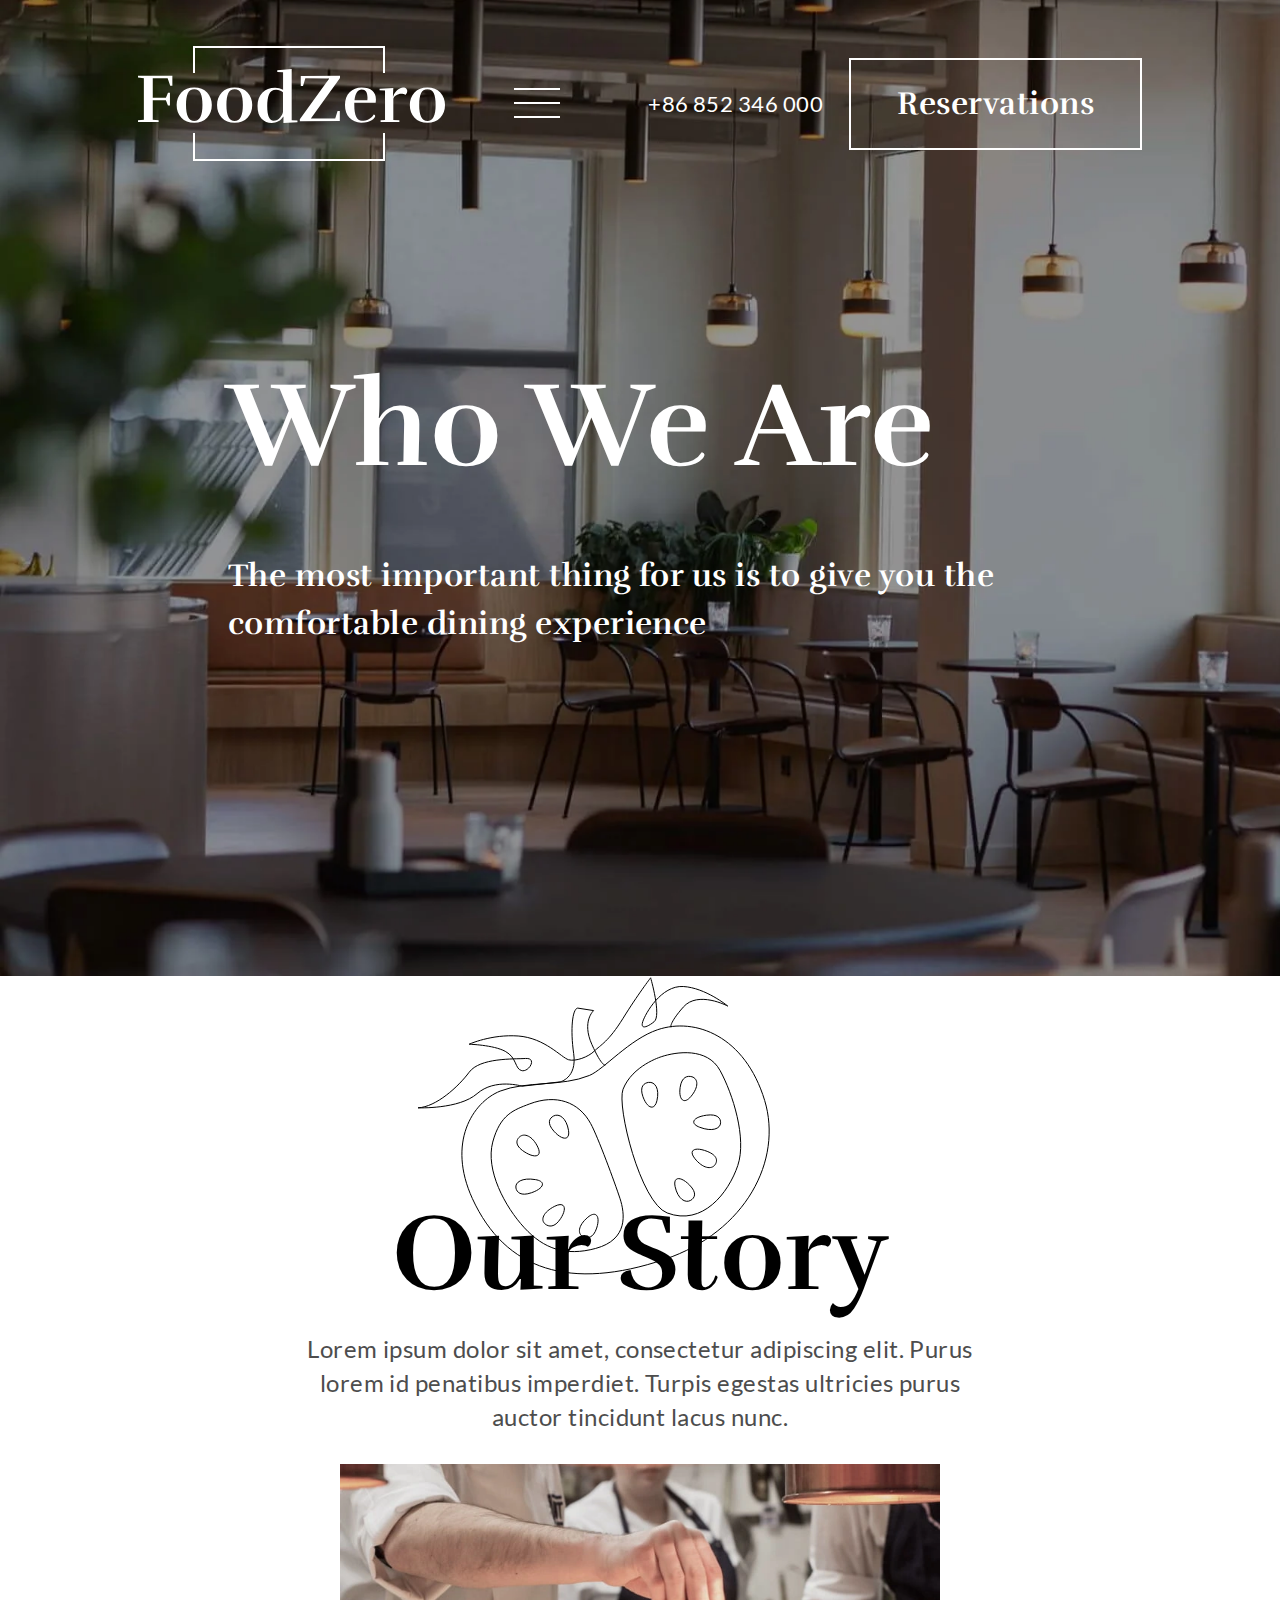
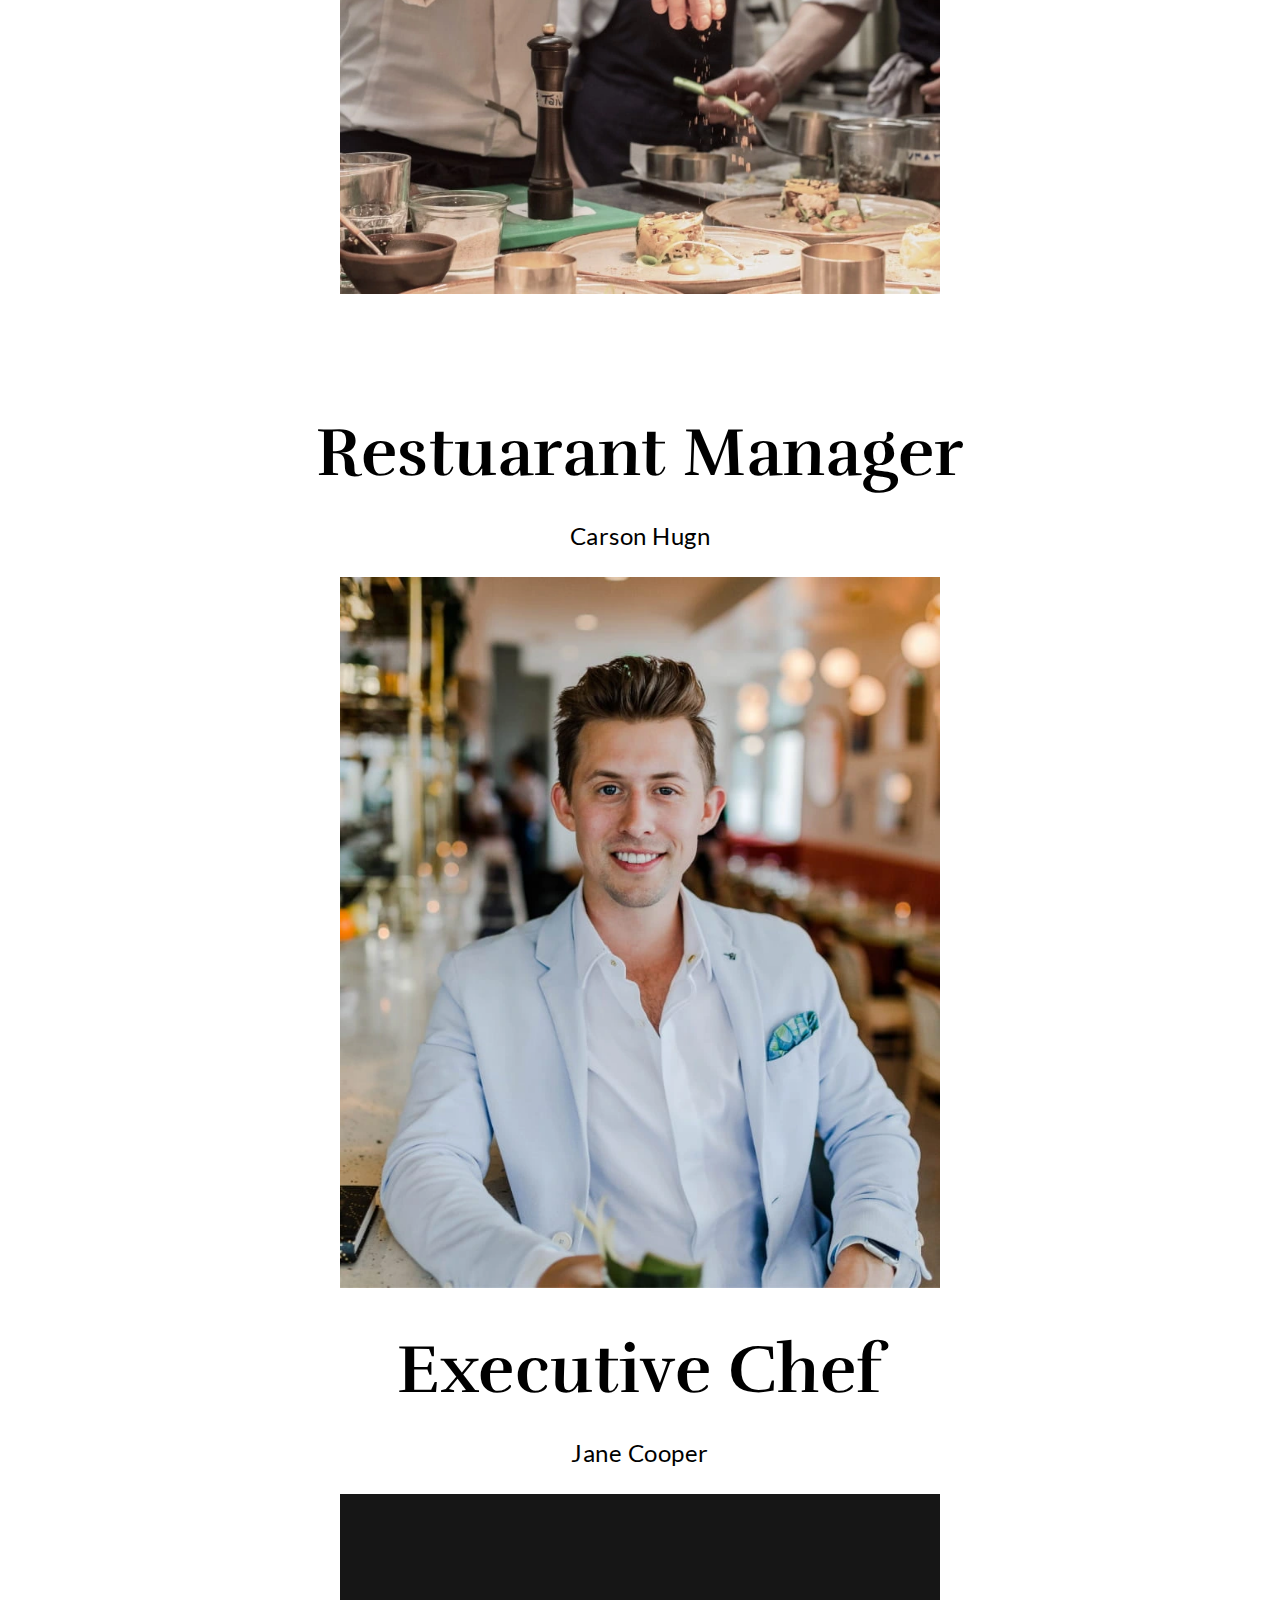
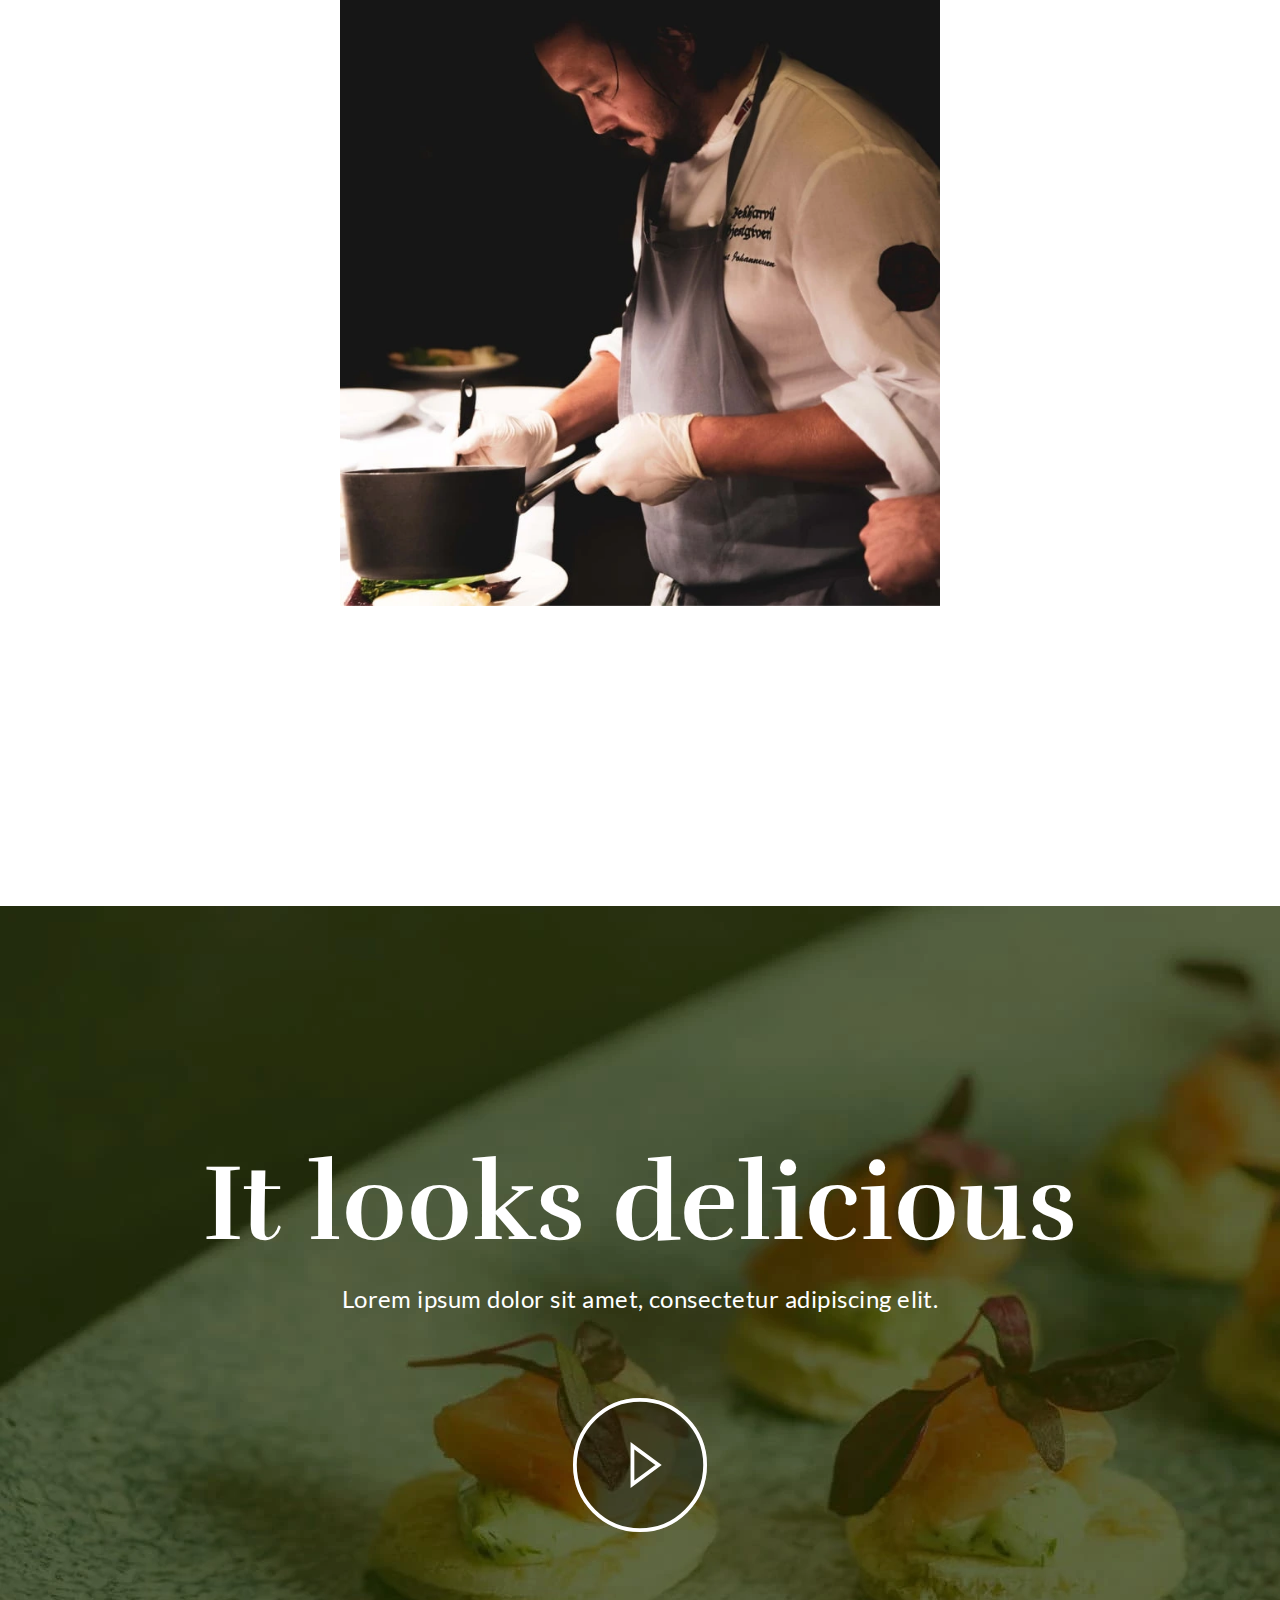
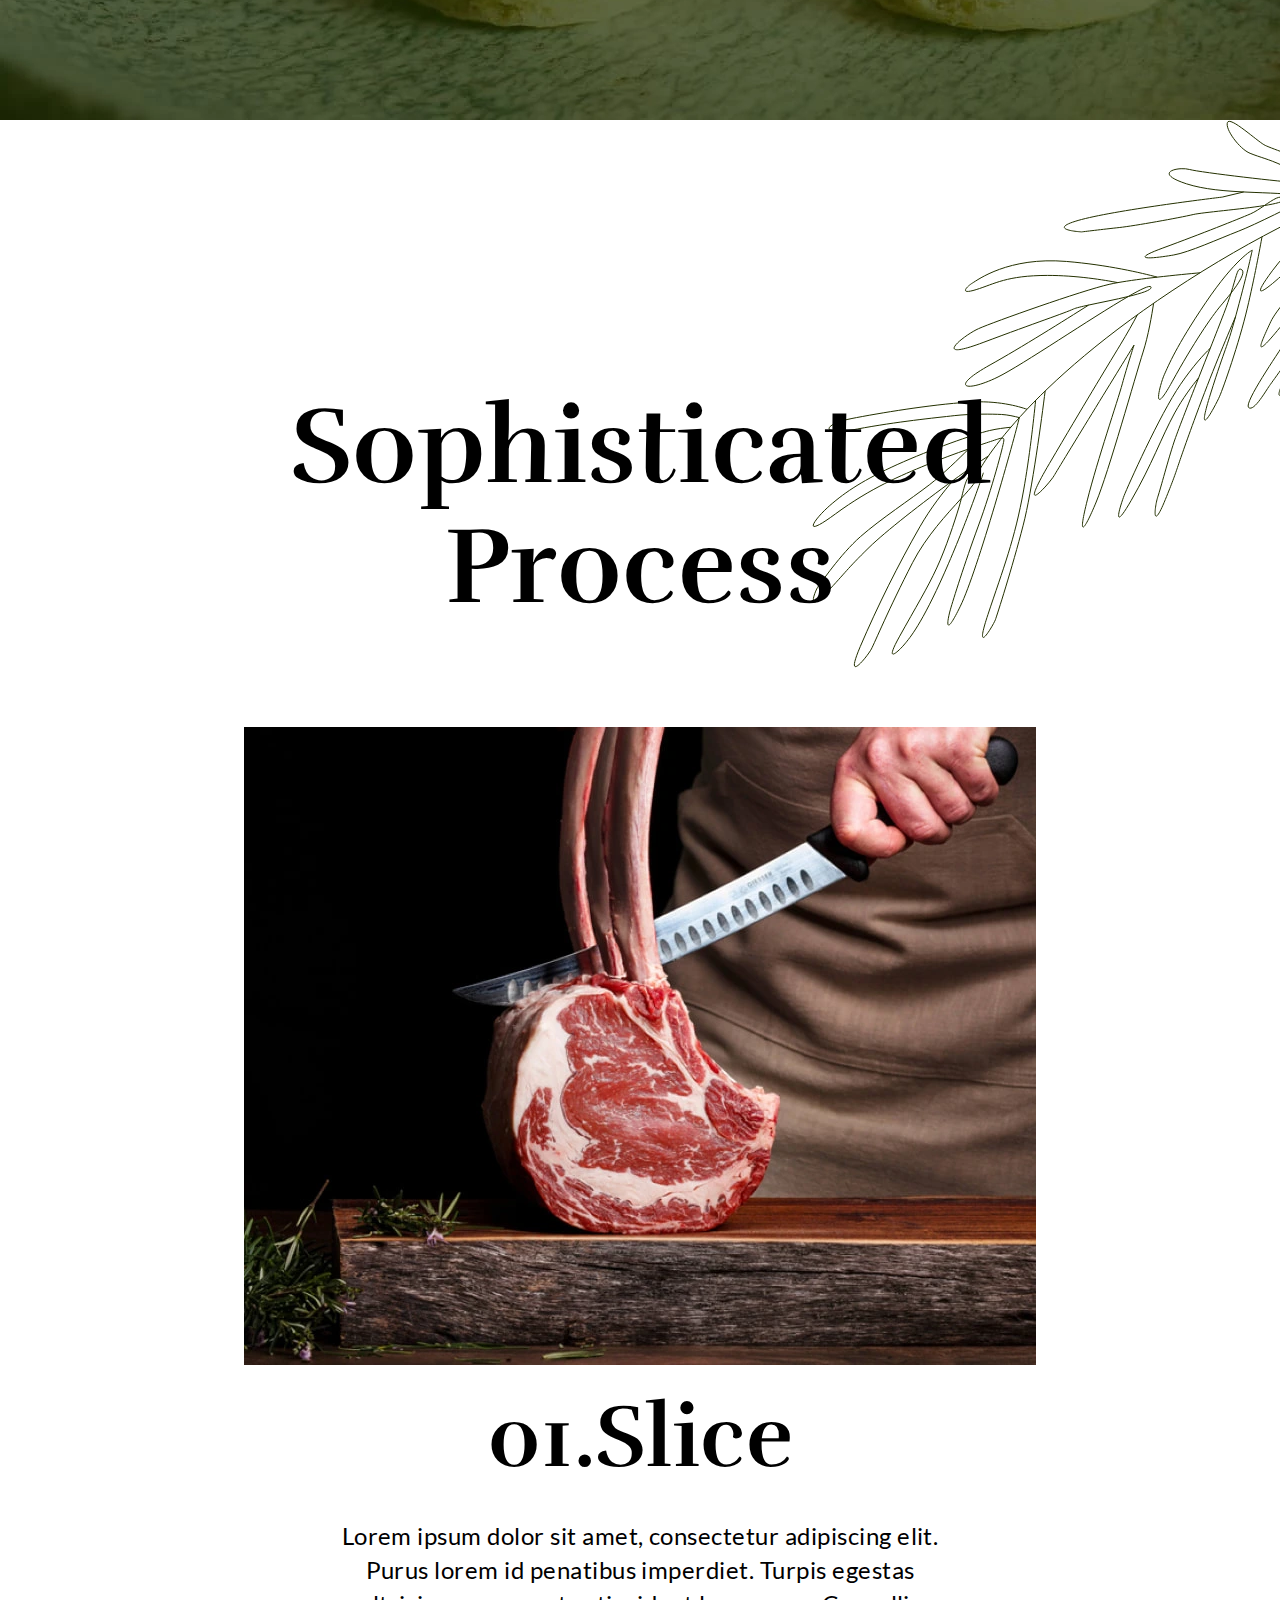
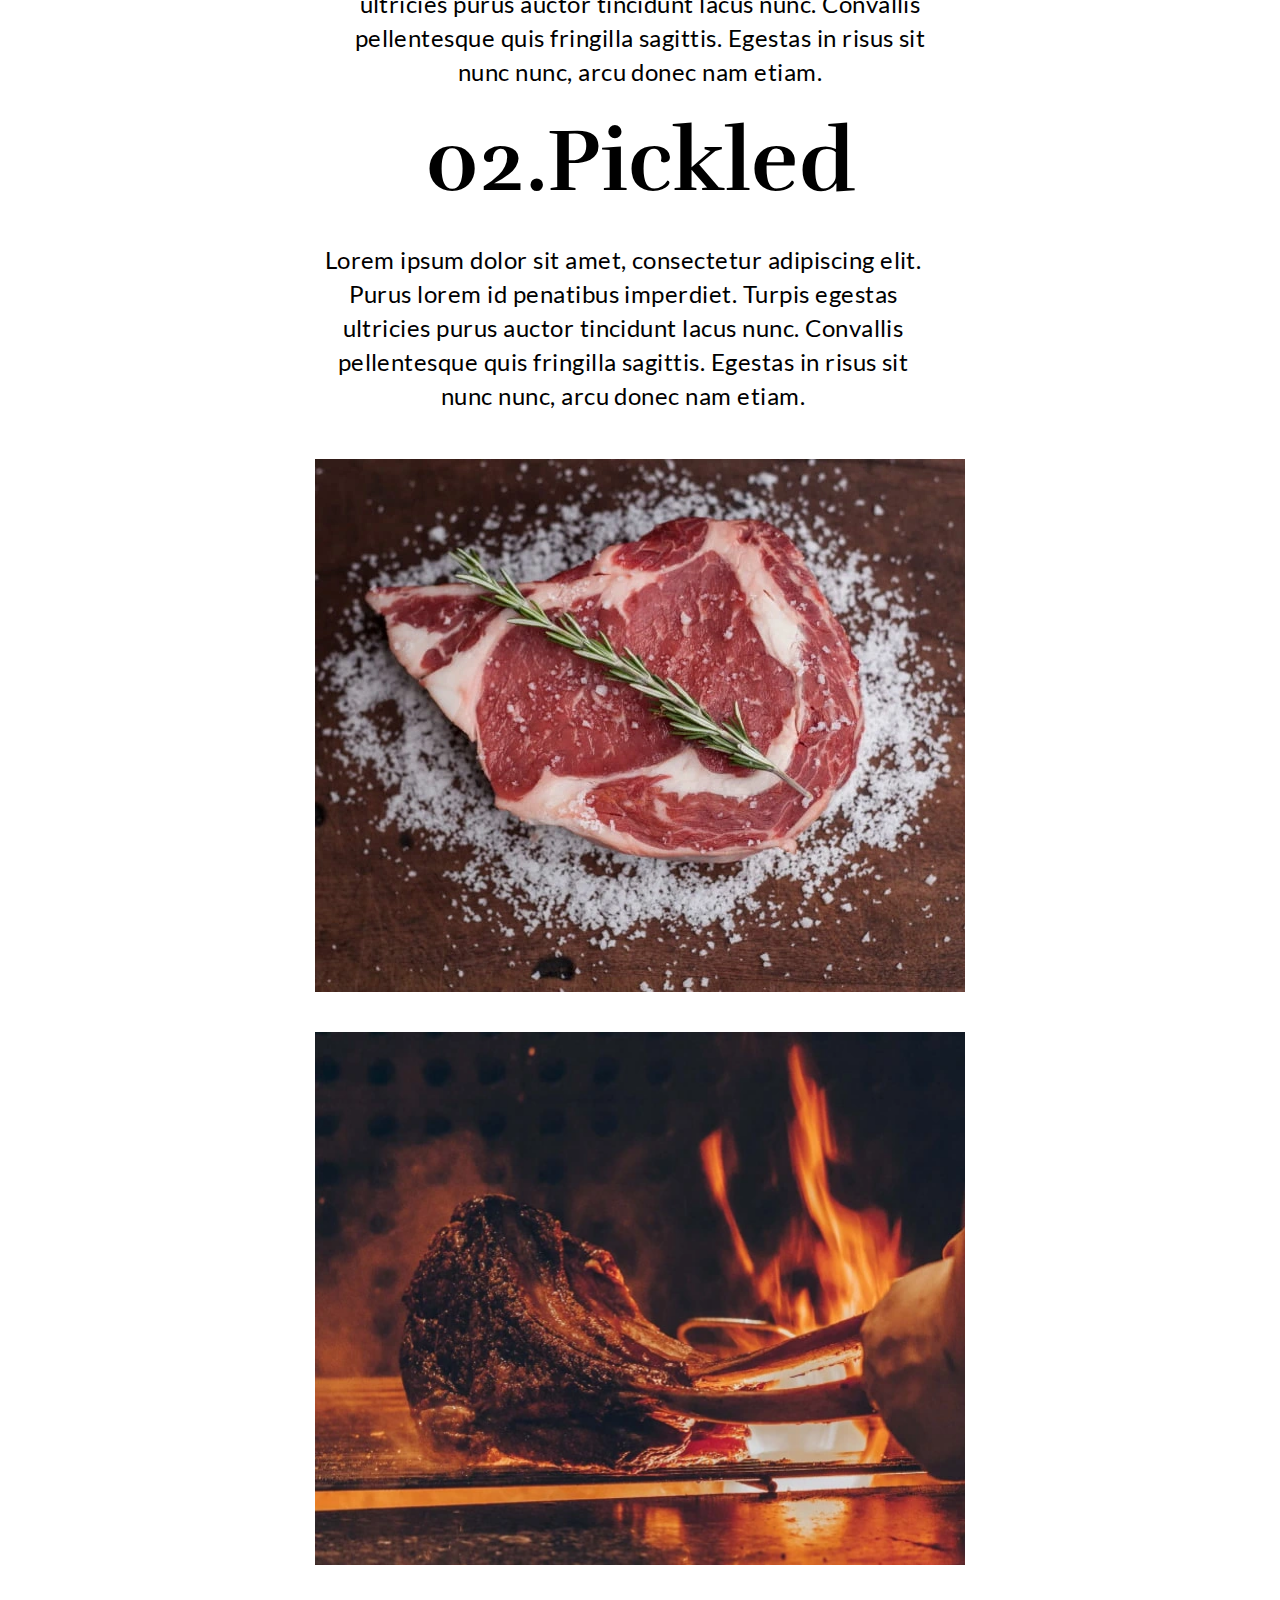
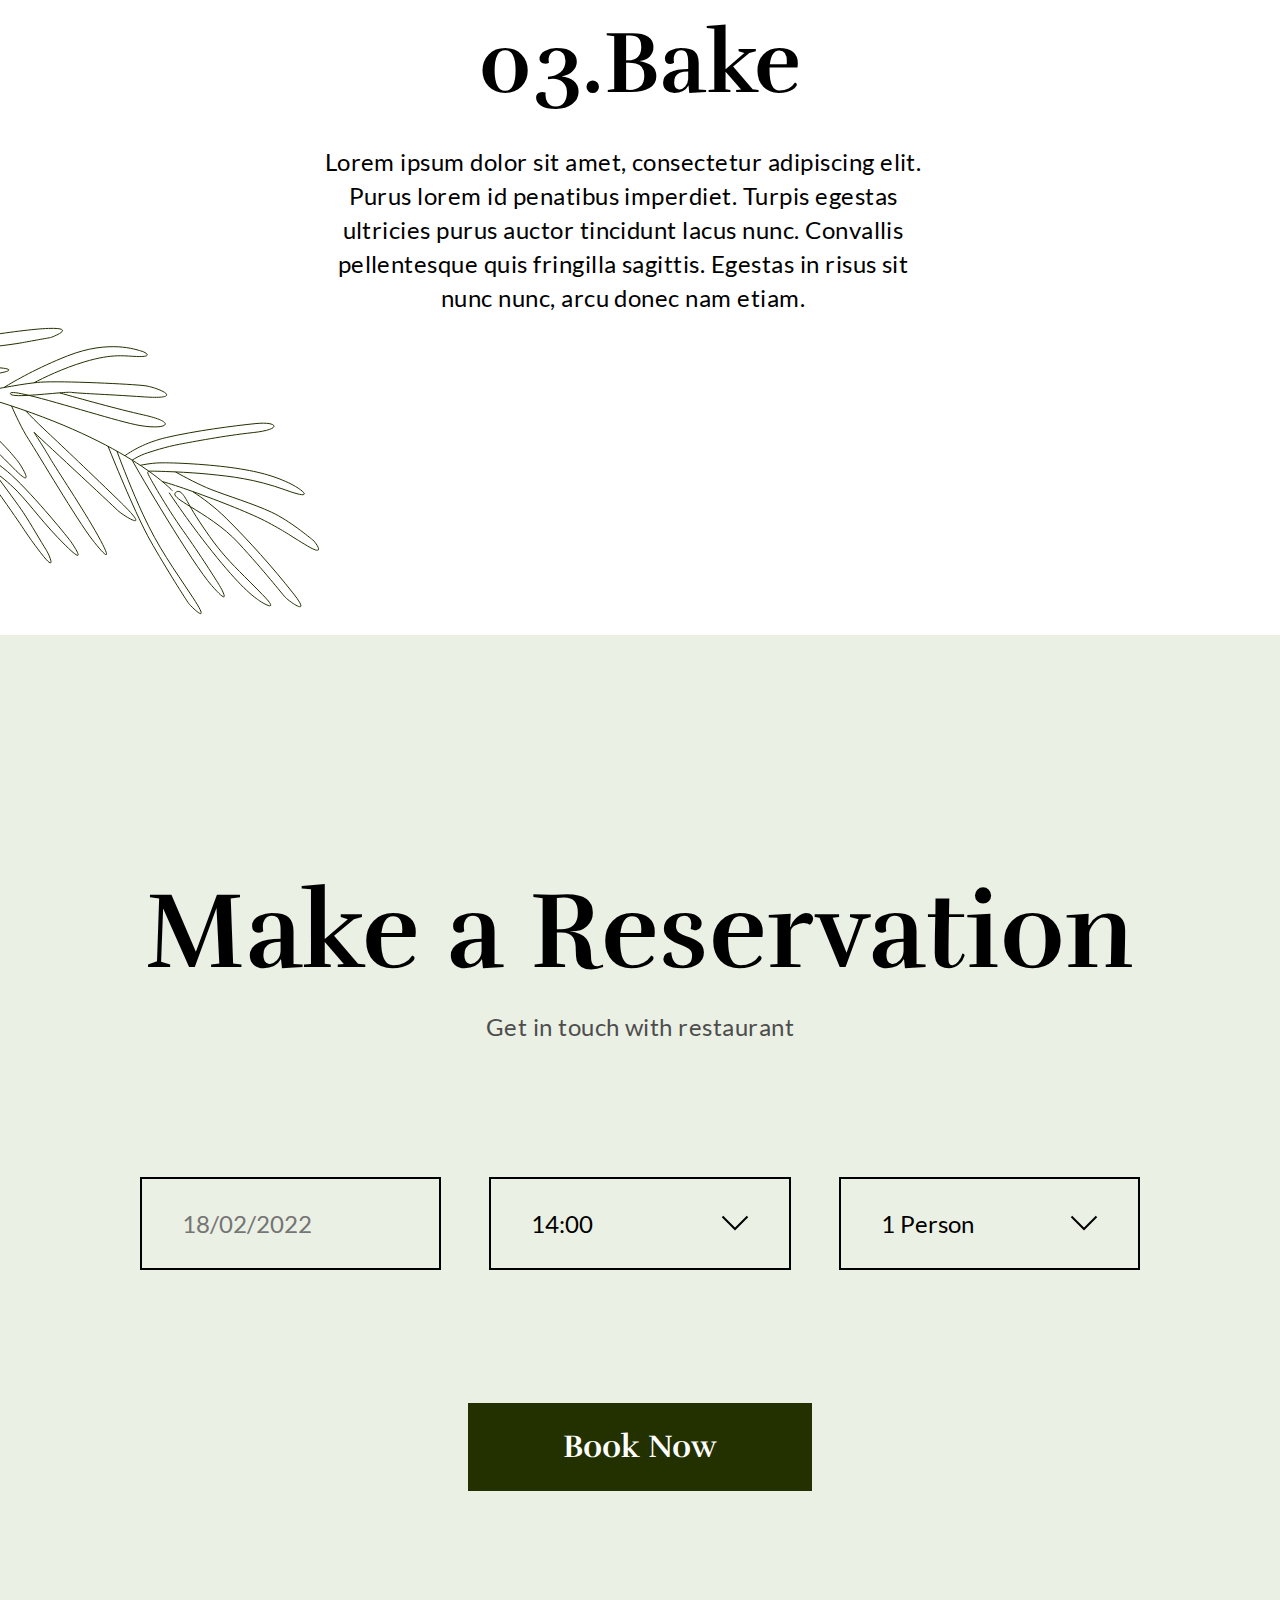
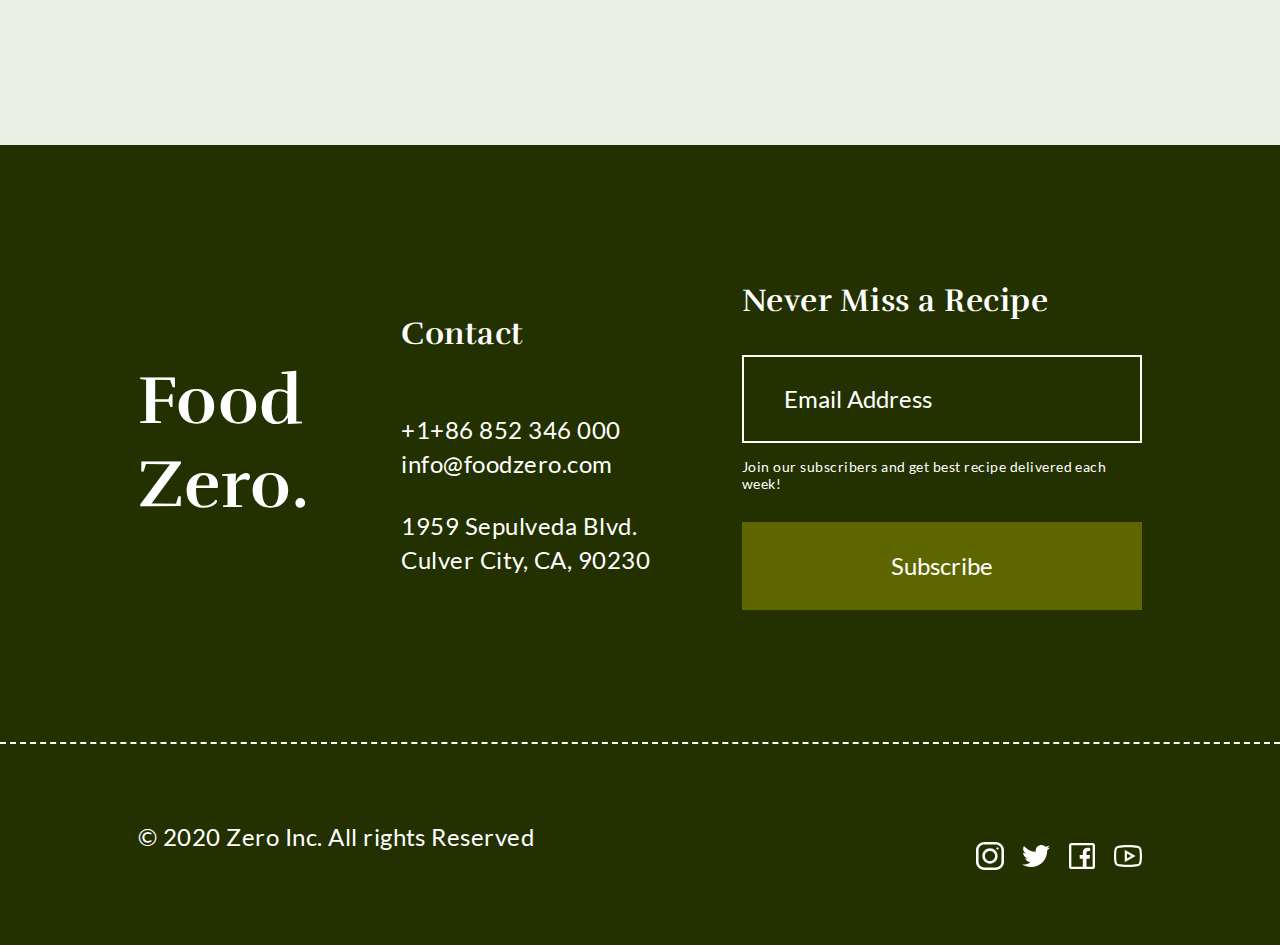
==== commit 11ad6d9b: "Images converted to webp" ====
--- a/about.html
+++ b/about.html
@@ -98,7 +98,7 @@
             <h2 class="section__title">Our Story</h2>
             <p class="section__subtitle">Lorem ipsum dolor sit amet, consectetur adipiscing elit. Purus lorem id penatibus imperdiet. Turpis egestas ultricies purus auctor tincidunt lacus nunc. </p>
           </div>
-          <img class="about-story__image" src="images/about/team.jpg" alt="our team" width="792" height="567">
+          <img class="about-story__image" src="images/about/team.webp" alt="our team" width="792" height="567">
         </div>
         <div class="decorative-bgr decorative_tomato"></div>
       </section>
@@ -109,7 +109,7 @@
             <div class="team__item team_manager">
               <span class="team__job">Restuarant Manager</span>
               <span class="team__name">Carson Hugn</span>
-              <img class="team__image" src="images/about/manager.jpg" alt="manager Carson Hugn" width="726" height="861">
+              <img class="team__image" src="images/about/manager.webp" alt="manager Carson Hugn" width="726" height="861">
             </div>
             <p class="team__text team_chef-text">
               Lorem ipsum dolor sit amet, consectetur adipiscing elit. Et in sed in pellentesque ornare nunc nisl. Augue habitant accumsan, ut parturient orci ac etiam congue mi.
@@ -120,7 +120,7 @@
             <div class="team__item team_chef">
               <span class="team__job">Executive Chef</span>
               <span class="team__name">Jane Cooper</span>
-              <img class="team__image" src="images/about/chef.jpg" alt="manager Carson Hugn" width="726" height="861">
+              <img class="team__image" src="images/about/chef.webp" alt="manager Carson Hugn" width="726" height="861">
             </div>
           </div>
         </div>
@@ -138,7 +138,7 @@
         <div class="container">
           <h2 class="section__title">Sophisticated Process</h2>
           <div class="process__slice">
-            <img src="images/about/slice.jpg" alt="first step: slice" width="792" height="638">
+            <img src="images/about/slice.webp" alt="first step: slice" width="792" height="638">
             <div class="process__info">
               <h3 class="process__title">01.Slice</h3>
               <p class="process__text">Lorem ipsum dolor sit amet, consectetur adipiscing elit. Purus lorem id penatibus imperdiet. Turpis egestas ultricies purus auctor tincidunt lacus nunc. Convallis pellentesque quis fringilla sagittis. Egestas in risus sit nunc nunc, arcu donec nam etiam. </p>
@@ -151,11 +151,11 @@
                 <h3 class="process__title">02.Pickled</h3>
                 <p class="process__text">Lorem ipsum dolor sit amet, consectetur adipiscing elit. Purus lorem id penatibus imperdiet. Turpis egestas ultricies purus auctor tincidunt lacus nunc. Convallis pellentesque quis fringilla sagittis. Egestas in risus sit nunc nunc, arcu donec nam etiam. </p>
               </div>
-              <img src="images/about/pickled.jpg" alt="first step: pickled" width="650" height="533">
+              <img src="images/about/pickled.webp" alt="first step: pickled" width="650" height="533">
             </div>
 
             <div class="process__bake">
-              <img src="images/about/bake.jpg" alt="first step: bake" width="650" height="533">
+              <img src="images/about/bake.webp" alt="first step: bake" width="650" height="533">
               <div class="process__info">
                 <h3 class="process__title">03.Bake</h3>
                 <p class="process__text">Lorem ipsum dolor sit amet, consectetur adipiscing elit. Purus lorem id penatibus imperdiet. Turpis egestas ultricies purus auctor tincidunt lacus nunc. Convallis pellentesque quis fringilla sagittis. Egestas in risus sit nunc nunc, arcu donec nam etiam. </p>
--- a/css/style.css
+++ b/css/style.css
@@ -302,7 +302,7 @@
 
 	height: 1055px;
 
-	background-image: url("../images/presentation/index-presentation/presentation-meat.jpg");
+	background-image: url("../images/presentation/index-presentation/presentation-meat.webp");
 	background-position: bottom right;
 	background-repeat: no-repeat;
 }
@@ -390,7 +390,7 @@
 
 	right: 888px;
 
-	background-image: url('../images/presentation/index-presentation/mustard.png');
+	background-image: url('../images/presentation/index-presentation/mustard.webp');
 }
 
 .spice_mustard.animated {
@@ -402,7 +402,7 @@
 
 	right: 589px;
 
-	background-image: url('../images/presentation/index-presentation/coriander.png');
+	background-image: url('../images/presentation/index-presentation/coriander.webp');
 }
 
 .spice_coriander.animated {
@@ -414,7 +414,7 @@
 
 	right: 285px;
 
-	background-image: url('../images/presentation/index-presentation/cinnamon.png');
+	background-image: url('../images/presentation/index-presentation/cinnamon.webp');
 }
 
 .spice_cinnamon.animated {
@@ -519,7 +519,7 @@
 	color: var(--black);
 	background-color: var(--white);
 
-	background-image: url('../images/menu-preview-bgr.png');
+	background-image: url('../images/menu-preview-bgr.webp');
 	background-position: top right;
 	background-repeat: no-repeat;
 }
@@ -658,7 +658,7 @@
 
 /*---advantages---*/
 .blog-preview {
-	padding: 130px 0 105px;
+	padding: 0px 0 105px;
 }
 
 .blogs__list {
@@ -698,6 +698,7 @@
 
 .article__author {
 	display: flex;
+	justify-content: center;
 	align-items: center;
 
 	font-size: 18px;
@@ -708,12 +709,12 @@
 }
 
 .article__author > *:not(:first-child) {
-	margin-left: 14px;
+	margin-left: 25px;
 }
 
 .author__image {
-	width: 100px;
-	height: 100px;
+	width: 60px;
+	height: 60px;
 
 	border-radius: 50%;
 }
@@ -918,13 +919,13 @@
 }
 
 .calories__item.calories_starters {
-	background-image: url('../images/outro/starters.jpg');
+	background-image: url('../images/outro/starters.webp');
 }
 .calories__item.calories_mains {
-	background-image: url('../images/outro/mains.jpg');
+	background-image: url('../images/outro/mains.webp');
 }
 .calories__item.calories_soups {
-	background-image: url('../images/outro/soups.jpg');
+	background-image: url('../images/outro/soups.webp');
 }
 
 .calories__title {
@@ -1086,7 +1087,7 @@
 }
 
 .menu-main .presentation {
-	background-image: url('../images/presentation/menu-presentation-bgr.jpg');
+	background-image: url('../images/presentation/menu-presentation-bgr.webp');
 }
 
 .menu {
@@ -1162,7 +1163,7 @@
 .contacts-main .presentation {
 	position: relative;
 
-	background-image: url('../images/presentation/contact-presentation-bgr.jpg');
+	background-image: url('../images/presentation/contact-presentation-bgr.webp');
 }
 
 .presentation__hours {
@@ -1319,7 +1320,7 @@
 /*------------------------------------ABOUT*/
 
 .about-main .presentation {
-	background-image: url('../images/presentation/about-presentation-bgr.jpg');
+	background-image: url('../images/presentation/about-presentation-bgr.webp');
 }
 
 .about-main .presentation .container{
@@ -1418,7 +1419,7 @@
 	color: var(--white);
 	text-align: center;
 
-	background-image: url('../images/about/video-preview.jpg');
+	background-image: url('../images/about/video-preview.webp');
 }
 
 .video-preview .section__subtitle {
@@ -1535,7 +1536,7 @@
 }
 
 .blogs-main .presentation {
-	background-image: url('../images/presentation/blogs-presentation-bgr.jpg');
+	background-image: url('../images/presentation/blogs-presentation-bgr.webp');
 }
 
 .blogs__article {
@@ -1568,7 +1569,7 @@
 /*------------------------------------ARTICLE*/
 .article-main .presentation {
 	padding: 242px 0 160px;
-	background-image: url('../images/presentation/article-presentation-bgr.jpg');
+	background-image: url('../images/presentation/article-presentation-bgr.webp');
 }
 
 .article-main .presentation .container {
@@ -1641,7 +1642,7 @@
 
 	margin-top: 106px;
 
-	background-image: url('../images/article-meat/quote.jpg');
+	background-image: url('../images/article-meat/quote.webp');
 	background-size: cover;
 }
 
@@ -1687,6 +1688,8 @@
 .author-outro__info {
 	display: flex;
 	flex-direction: column;
+
+	margin-left: 30px;
 }
 
 .author-outro__name {
--- a/css/adaptive.css
+++ b/css/adaptive.css
@@ -1233,6 +1233,11 @@
 		margin-top: 50px;
 	}
 
+	.author-outro__info {
+		margin-left: 0;
+		margin-top: 30px;
+	}
+
 	.article__info {
 		padding-bottom: 50px;
 	}
